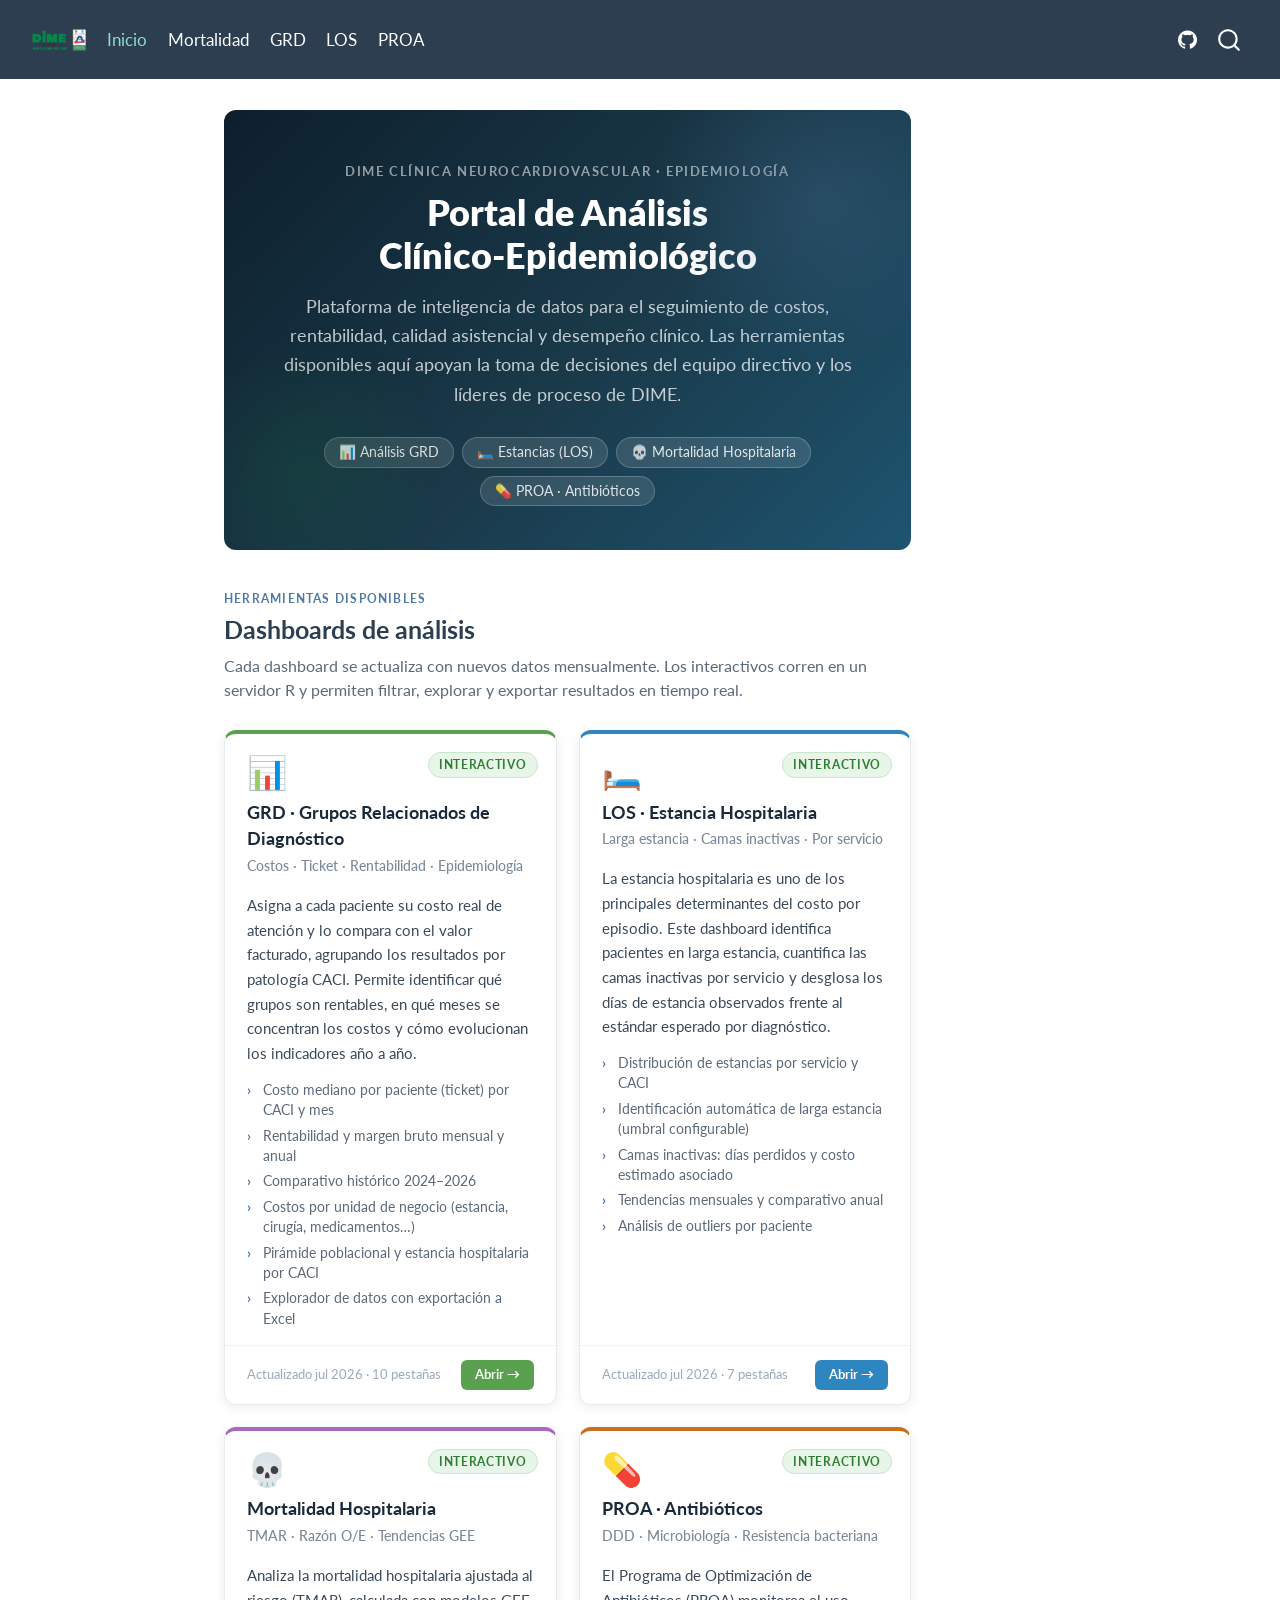
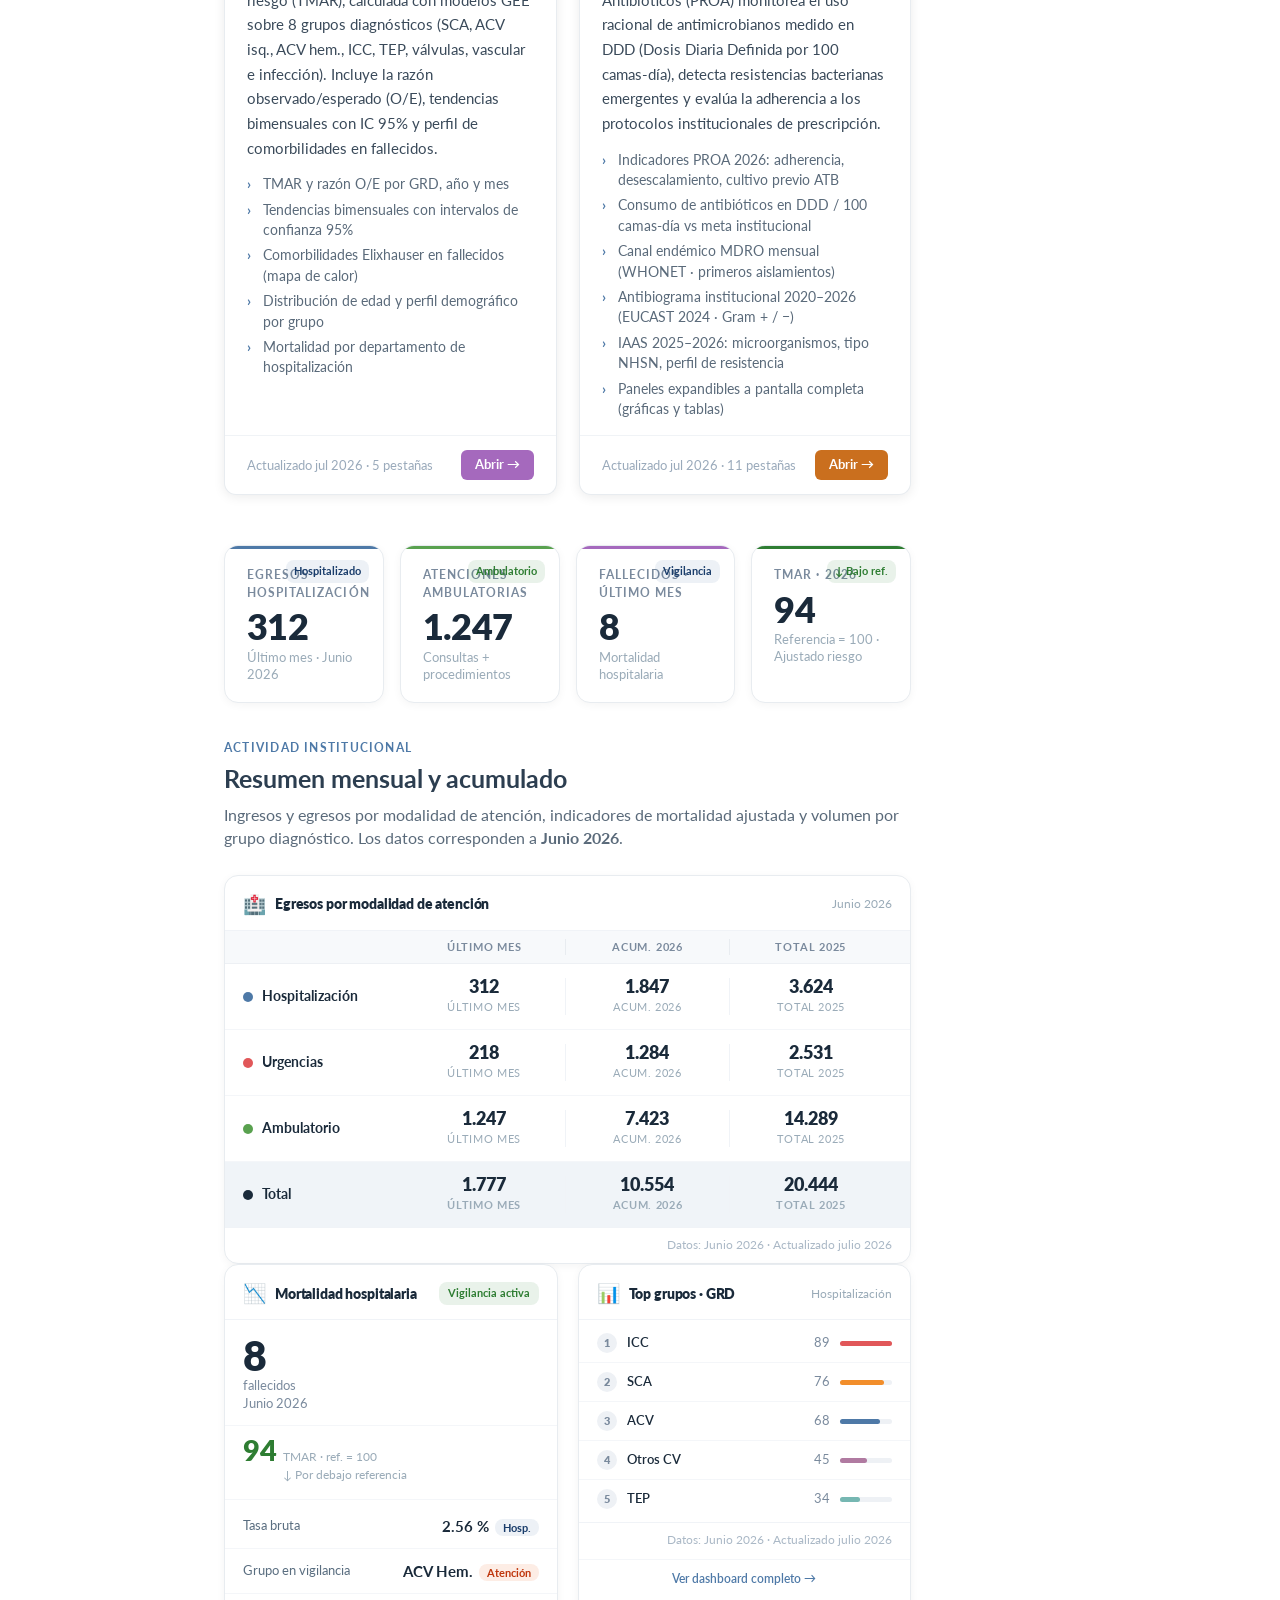
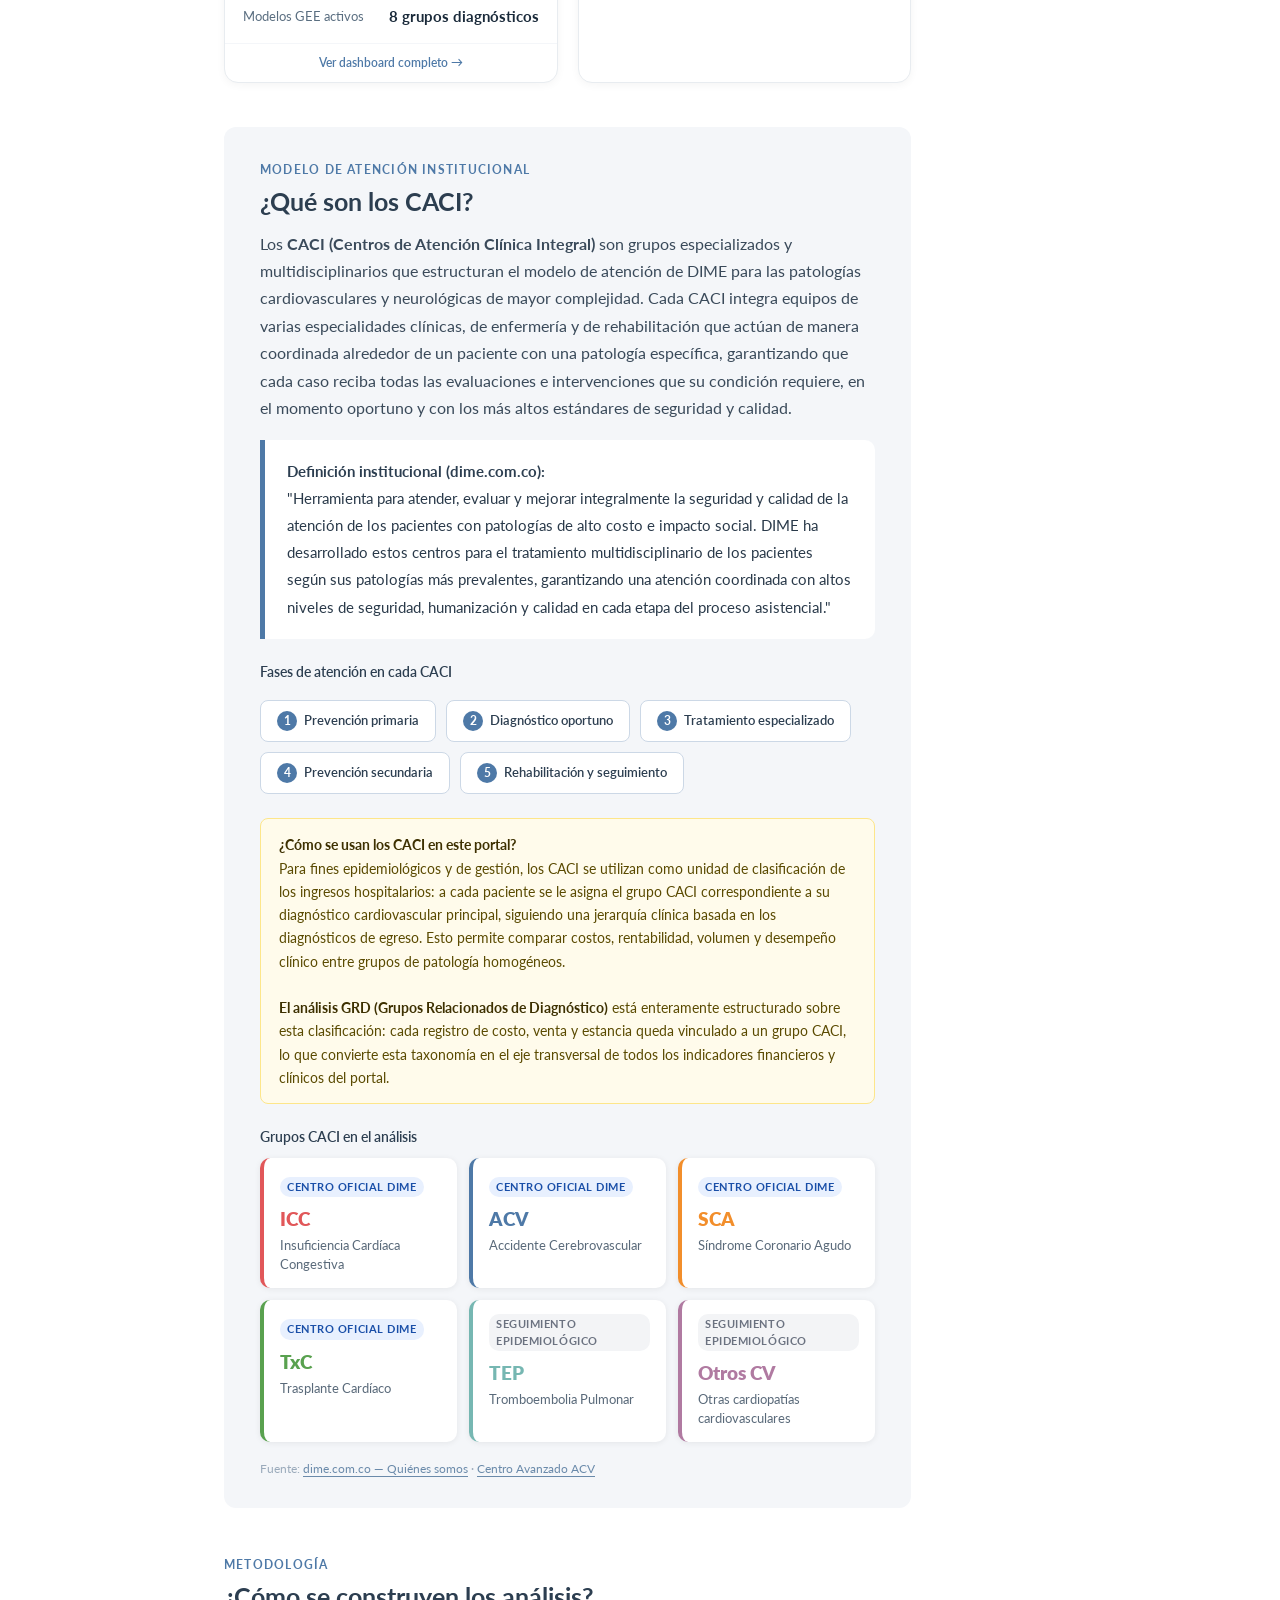
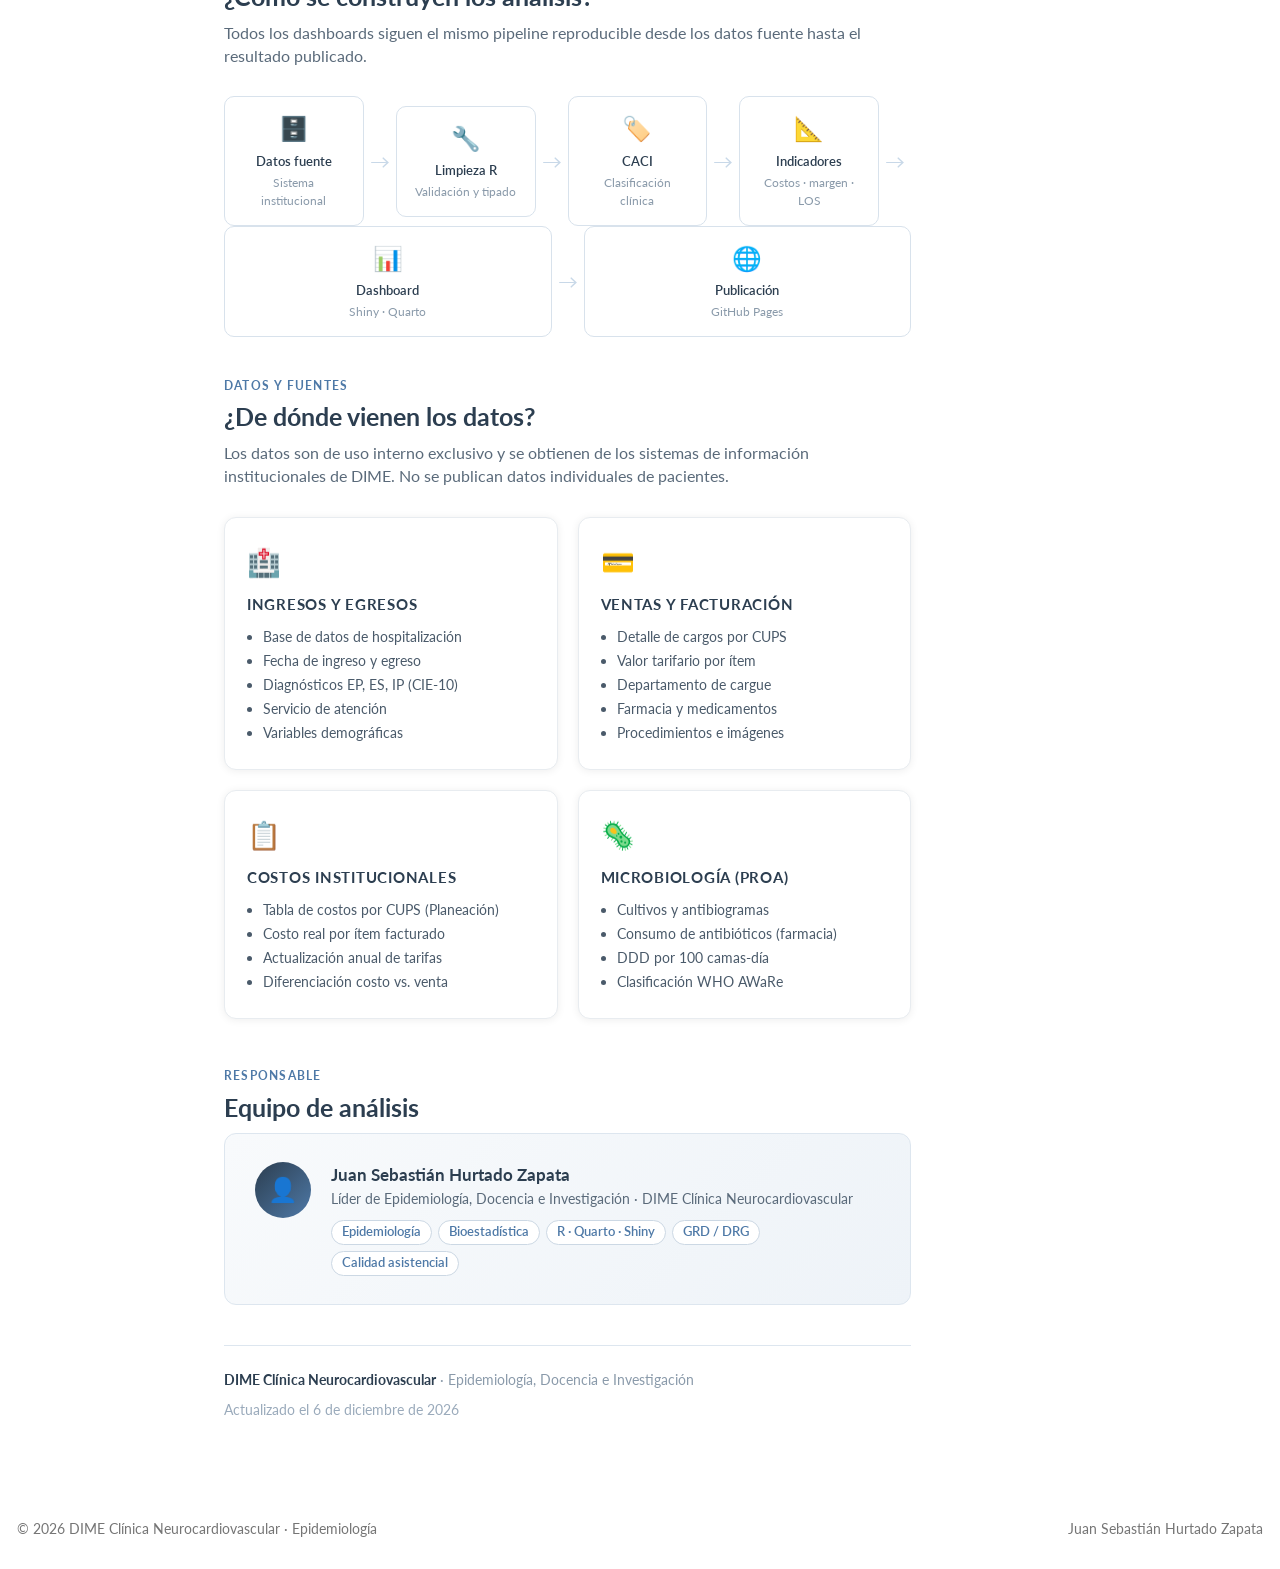
==== docs/index.html @ d546b026 "feat(portal): full-width layout, centred hero, stacked egresos, reorder sections - Expand content to" ====
<!DOCTYPE html>
<html xmlns="http://www.w3.org/1999/xhtml" lang="es" xml:lang="es"><head>

<meta charset="utf-8">
<meta name="generator" content="quarto-1.9.37">

<meta name="viewport" content="width=device-width, initial-scale=1.0, user-scalable=yes">


<title>Portal de Análisis — DIME Clínica Neurocardiovascular – DIME · Epidemiología</title>
<style>
/* Default styles provided by pandoc.
** See https://pandoc.org/MANUAL.html#variables-for-html for config info.
*/
code{white-space: pre-wrap;}
span.smallcaps{font-variant: small-caps;}
div.columns{display: flex; gap: min(4vw, 1.5em);}
div.column{flex: auto; overflow-x: auto;}
div.hanging-indent{margin-left: 1.5em; text-indent: -1.5em;}
ul.task-list{list-style: none;}
ul.task-list li input[type="checkbox"] {
  width: 0.8em;
  margin: 0 0.8em 0.2em -1em; /* quarto-specific, see https://github.com/quarto-dev/quarto-cli/issues/4556 */ 
  vertical-align: middle;
}
</style>


<script src="site_libs/quarto-nav/quarto-nav.js"></script>
<script src="site_libs/quarto-nav/headroom.min.js"></script>
<script src="site_libs/clipboard/clipboard.min.js"></script>
<script src="site_libs/quarto-search/autocomplete.umd.js"></script>
<script src="site_libs/quarto-search/fuse.min.js"></script>
<script src="site_libs/quarto-search/quarto-search.js"></script>
<meta name="quarto:offset" content="./">
<link href="./images/DIME_logo.png" rel="icon" type="image/png">
<script src="site_libs/quarto-html/quarto.js" type="module"></script>
<script src="site_libs/quarto-html/tabsets/tabsets.js" type="module"></script>
<script src="site_libs/quarto-html/popper.min.js"></script>
<script src="site_libs/quarto-html/tippy.umd.min.js"></script>
<script src="site_libs/quarto-html/anchor.min.js"></script>
<link href="site_libs/quarto-html/tippy.css" rel="stylesheet">
<link href="site_libs/quarto-html/quarto-syntax-highlighting-7f8f88aac4f3542376d5c11b86a4c14d.css" rel="stylesheet" id="quarto-text-highlighting-styles">
<script src="site_libs/bootstrap/bootstrap.min.js"></script>
<link href="site_libs/bootstrap/bootstrap-icons.css" rel="stylesheet">
<link href="site_libs/bootstrap/bootstrap-06457a13a7a73d81d92b84c1a027c360.min.css" rel="stylesheet" append-hash="true" id="quarto-bootstrap" data-mode="light">
<script id="quarto-search-options" type="application/json">{
  "location": "navbar",
  "copy-button": false,
  "collapse-after": 3,
  "panel-placement": "end",
  "type": "overlay",
  "limit": 50,
  "keyboard-shortcut": [
    "f",
    "/",
    "s"
  ],
  "show-item-context": false,
  "language": {
    "search-no-results-text": "No se han encontrado resultados",
    "search-matching-documents-text": "documentos encontrados",
    "search-copy-link-title": "Copiar el enlace en la búsqueda",
    "search-hide-matches-text": "Ocultar resultados adicionales",
    "search-more-match-text": "resultado adicional en este documento",
    "search-more-matches-text": "resultados adicionales en este documento",
    "search-clear-button-title": "Borrar",
    "search-text-placeholder": "",
    "search-detached-cancel-button-title": "Cancelar",
    "search-submit-button-title": "Enviar",
    "search-label": "Buscar"
  }
}</script>


</head>

<body class="nav-fixed quarto-light">


<div id="quarto-search-results"></div>
  <header id="quarto-header" class="headroom fixed-top">
    <nav class="navbar navbar-expand-lg " data-bs-theme="dark">
      <div class="navbar-container container-fluid">
      <div class="navbar-brand-container mx-auto">
    <a href="./index.html" class="navbar-brand navbar-brand-logo">
    <img src="./images/DIME_logo.png" alt="DIME" class="navbar-logo light-content">
    <img src="./images/DIME_logo.png" alt="DIME" class="navbar-logo dark-content">
    </a>
  </div>
            <div id="quarto-search" class="" title="Buscar"></div>
          <button class="navbar-toggler" type="button" data-bs-toggle="collapse" data-bs-target="#navbarCollapse" aria-controls="navbarCollapse" role="menu" aria-expanded="false" aria-label="Navegación de palanca" onclick="if (window.quartoToggleHeadroom) { window.quartoToggleHeadroom(); }">
  <span class="navbar-toggler-icon"></span>
</button>
          <div class="collapse navbar-collapse" id="navbarCollapse">
            <ul class="navbar-nav navbar-nav-scroll me-auto">
  <li class="nav-item">
    <a class="nav-link active" href="./index.html" aria-current="page"> 
<span class="menu-text">Inicio</span></a>
  </li>  
  <li class="nav-item">
    <a class="nav-link" href="https://8cq8ch-juan0sebastian-hurtado0zapata.shinyapps.io/mortalidad-dime/" target="_blank"> 
<span class="menu-text">Mortalidad</span></a>
  </li>  
  <li class="nav-item">
    <a class="nav-link" href="https://8cq8ch-juan0sebastian-hurtado0zapata.shinyapps.io/grd-dime/" target="_blank"> 
<span class="menu-text">GRD</span></a>
  </li>  
  <li class="nav-item">
    <a class="nav-link" href="https://8cq8ch-juan0sebastian-hurtado0zapata.shinyapps.io/los-dime/" target="_blank"> 
<span class="menu-text">LOS</span></a>
  </li>  
  <li class="nav-item">
    <a class="nav-link" href="https://8cq8ch-juan0sebastian-hurtado0zapata.shinyapps.io/antibiotic_analysis/" target="_blank"> 
<span class="menu-text">PROA</span></a>
  </li>  
</ul>
            <ul class="navbar-nav navbar-nav-scroll ms-auto">
  <li class="nav-item compact">
    <a class="nav-link" href="https://github.com/juanse0222/DRG_DIME_Clinica_Neurocardiovascular"> <i class="bi bi-github" role="img">
</i>
<span class="menu-text"></span></a>
  </li>
</ul>
          </div> <!-- /navcollapse -->
            <div class="quarto-navbar-tools">
</div>
      </div> <!-- /container-fluid -->
    </nav>
</header>
<!-- content -->
<div id="quarto-content" class="quarto-container page-columns page-rows-contents page-layout-article page-navbar">
<!-- sidebar -->
<!-- margin-sidebar -->
    <div id="quarto-margin-sidebar" class="sidebar margin-sidebar zindex-bottom">
        
    </div>
<!-- main -->
<main class="content" id="quarto-document-content">

<header id="title-block-header" class="quarto-title-block default">
<div class="quarto-title">
<h1 class="title">Portal de Análisis — DIME Clínica Neurocardiovascular</h1>
</div>



<div class="quarto-title-meta">

    
  
    
  </div>
  


</header>


<!-- ══════════════════════════════════════════════════════════════════════════
     ESTILOS GLOBALES
═══════════════════════════════════════════════════════════════════════════ -->
<style>
/* ── Variables de color DIME ─────────────────────────────────────────── */
:root {
  --dime-navy:   #1a2a3a;
  --dime-teal:   #2C3E50;
  --dime-blue:   #4E79A7;
  --dime-green:  #1a6b3a;
  --dime-purple: #6C3483;
  --dime-orange: #784212;
  --dime-brown:  #1B4F72;
  --dime-light:  #f4f6f9;
  --radius:      12px;
}

/* ── Hero ────────────────────────────────────────────────────────────── */
.hero-banner {
  background: linear-gradient(135deg, #0d1f2d 0%, #1a3a4a 55%, #1e5470 100%);
  border-radius: var(--radius);
  padding: 52px 40px 44px;
  margin: 0 0 40px;
  position: relative;
  overflow: hidden;
  color: white;
}
.hero-banner::before {
  content: "";
  position: absolute;
  top: -80px; right: -80px;
  width: 340px; height: 340px;
  background: radial-gradient(circle, rgba(78,121,167,.25) 0%, transparent 70%);
  pointer-events: none;
}
.hero-banner::after {
  content: "";
  position: absolute;
  bottom: -60px; left: -60px;
  width: 280px; height: 280px;
  background: radial-gradient(circle, rgba(26,107,58,.2) 0%, transparent 70%);
  pointer-events: none;
}
.hero-eyebrow {
  font-size: .78rem;
  font-weight: 700;
  letter-spacing: .12em;
  text-transform: uppercase;
  color: rgba(255,255,255,.55);
  margin-bottom: 10px;
}
.hero-title {
  font-size: 2.1rem;
  font-weight: 800;
  line-height: 1.2;
  margin: 0 0 14px;
  color: white;
}
.hero-sub {
  font-size: 1.05rem;
  color: rgba(255,255,255,.75);
  max-width: 640px;
  line-height: 1.65;
  margin: 0 0 28px;
}
.hero-tags { display: flex; flex-wrap: wrap; gap: 8px; }
.hero-tag {
  background: rgba(255,255,255,.12);
  border: 1px solid rgba(255,255,255,.2);
  border-radius: 20px;
  padding: 4px 14px;
  font-size: .8rem;
  color: rgba(255,255,255,.85);
  backdrop-filter: blur(4px);
}

/* ── Sección de título ───────────────────────────────────────────────── */
.section-label {
  font-size: .72rem;
  font-weight: 700;
  letter-spacing: .1em;
  text-transform: uppercase;
  color: var(--dime-blue);
  margin-bottom: 4px;
}
.section-title {
  font-size: 1.45rem;
  font-weight: 700;
  color: var(--dime-teal);
  margin: 0 0 6px;
}
.section-sub {
  font-size: .92rem;
  color: #5a6a7a;
  margin: 0 0 28px;
}

/* ── Cards de dashboard ──────────────────────────────────────────────── */
.dash-grid {
  display: grid;
  grid-template-columns: repeat(auto-fill, minmax(300px, 1fr));
  gap: 22px;
  margin-bottom: 50px;
}
.dash-card {
  background: white;
  border-radius: var(--radius);
  overflow: hidden;
  box-shadow: 0 2px 12px rgba(0,0,0,.08);
  border: 1px solid #e8ecf0;
  display: flex;
  flex-direction: column;
  transition: transform .18s, box-shadow .18s;
  text-decoration: none !important;
  color: inherit !important;
}
.dash-card:hover {
  transform: translateY(-4px);
  box-shadow: 0 8px 28px rgba(0,0,0,.13);
  text-decoration: none !important;
}
.dash-card-header {
  padding: 22px 22px 16px;
  position: relative;
}
.dash-card-icon {
  font-size: 1.9rem;
  display: block;
  margin-bottom: 10px;
  line-height: 1;
}
.dash-card-badge {
  position: absolute;
  top: 18px; right: 18px;
  font-size: .68rem;
  font-weight: 700;
  letter-spacing: .06em;
  text-transform: uppercase;
  padding: 3px 10px;
  border-radius: 20px;
}
.badge-live   { background: #e8f5e9; color: #2e7d32; border: 1px solid #c8e6c9; }
.badge-static { background: #fff3e0; color: #e65100; border: 1px solid #ffe0b2; }
.dash-card-title {
  font-size: 1.05rem;
  font-weight: 700;
  color: #1a2a3a;
  margin: 0 0 4px;
}
.dash-card-short {
  font-size: .82rem;
  color: #7a8a9a;
  font-weight: 500;
  margin: 0;
}
.dash-card-body {
  padding: 0 22px 16px;
  flex: 1;
}
.dash-card-desc {
  font-size: .88rem;
  color: #3a4a5a;
  line-height: 1.65;
  margin: 0 0 14px;
}
.dash-card-features {
  list-style: none;
  padding: 0; margin: 0;
  display: flex;
  flex-direction: column;
  gap: 5px;
}
.dash-card-features li {
  font-size: .8rem;
  color: #5a6a7a;
  padding-left: 16px;
  position: relative;
}
.dash-card-features li::before {
  content: "›";
  position: absolute;
  left: 0;
  color: var(--dime-blue);
  font-weight: 700;
}
.dash-card-footer {
  padding: 14px 22px;
  border-top: 1px solid #f0f3f6;
  display: flex;
  align-items: center;
  justify-content: space-between;
}
.dash-card-update {
  font-size: .75rem;
  color: #9aaabb;
}
.dash-card-btn {
  font-size: .78rem;
  font-weight: 700;
  padding: 5px 14px;
  border-radius: 6px;
  color: white !important;
  text-decoration: none !important;
  transition: opacity .15s;
}
.dash-card-btn:hover { opacity: .88; text-decoration: none !important; }

/* ── Barra de acento superior de cada card ───────────────────────────── */
.accent-grd    { border-top: 4px solid #59A14F; }
.accent-mort   { border-top: 4px solid #A569BD; }
.accent-proa   { border-top: 4px solid #CA6F1E; }
.accent-los    { border-top: 4px solid #2E86C1; }

/* ── CACI section ────────────────────────────────────────────────────── */
.caci-section {
  background: var(--dime-light);
  border-radius: var(--radius);
  padding: 34px 36px 30px;
  margin-bottom: 48px;
}
.caci-def-box {
  background: white;
  border-left: 5px solid var(--dime-blue);
  border-radius: 0 10px 10px 0;
  padding: 18px 22px;
  margin: 18px 0 22px;
  font-size: .91rem;
  color: #2a3a4a;
  line-height: 1.75;
}
.caci-def-box strong { color: var(--dime-teal); }
.caci-phases {
  display: flex;
  gap: 10px;
  flex-wrap: wrap;
  margin: 18px 0 24px;
}
.caci-phase {
  background: white;
  border-radius: 8px;
  padding: 10px 16px;
  font-size: .78rem;
  color: var(--dime-teal);
  font-weight: 600;
  border: 1px solid #ccd8e6;
  display: flex;
  align-items: center;
  gap: 7px;
}
.caci-phase-num {
  background: var(--dime-blue);
  color: white;
  border-radius: 50%;
  width: 20px; height: 20px;
  display: flex; align-items: center; justify-content: center;
  font-size: .7rem;
  font-weight: 700;
  flex-shrink: 0;
}
.caci-note {
  background: #fffbeb;
  border: 1px solid #fde68a;
  border-radius: 8px;
  padding: 14px 18px;
  font-size: .83rem;
  color: #5a4a00;
  line-height: 1.65;
  margin: 0 0 22px;
}
.caci-note strong { color: #3d3000; }
.caci-grid {
  display: grid;
  grid-template-columns: repeat(auto-fill, minmax(190px, 1fr));
  gap: 12px;
  margin-top: 4px;
}
.caci-card {
  background: white;
  border-radius: 10px;
  padding: 14px 16px;
  box-shadow: 0 1px 6px rgba(0,0,0,.07);
  border-left: 4px solid transparent;
}
.caci-card-badge {
  font-size: .65rem;
  font-weight: 700;
  letter-spacing: .05em;
  text-transform: uppercase;
  padding: 2px 7px;
  border-radius: 10px;
  margin-bottom: 8px;
  display: inline-block;
}
.badge-oficial { background: #e8f0fe; color: #1a4fa8; }
.badge-ampliado { background: #f3f4f6; color: #6b7280; }
.caci-code {
  font-size: 1.1rem;
  font-weight: 800;
  margin-bottom: 3px;
}
.caci-name {
  font-size: .79rem;
  color: #5a6a7a;
  line-height: 1.4;
}
.caci-source {
  font-size: .72rem;
  color: #9aaabb;
  margin-top: 18px;
}

/* ── Info columns ────────────────────────────────────────────────────── */
.info-grid {
  display: grid;
  grid-template-columns: repeat(auto-fill, minmax(220px, 1fr));
  gap: 20px;
  margin-bottom: 48px;
}
.info-card {
  background: white;
  border-radius: var(--radius);
  padding: 24px 22px;
  box-shadow: 0 1px 8px rgba(0,0,0,.07);
  border: 1px solid #e8ecf0;
}
.info-card-icon {
  font-size: 1.6rem;
  margin-bottom: 10px;
  display: block;
}
.info-card-title {
  font-size: .88rem;
  font-weight: 700;
  color: var(--dime-teal);
  margin: 0 0 10px;
  text-transform: uppercase;
  letter-spacing: .05em;
}
.info-card ul {
  padding-left: 16px;
  margin: 0;
  font-size: .83rem;
  color: #4a5a6a;
  line-height: 1.7;
}

/* ── Pipeline ────────────────────────────────────────────────────────── */
.pipeline {
  display: flex;
  align-items: center;
  flex-wrap: wrap;
  gap: 0;
  margin: 20px 0 40px;
}
.pipe-step {
  background: white;
  border: 1px solid #d8e2ec;
  border-radius: 10px;
  padding: 14px 18px;
  text-align: center;
  flex: 1;
  min-width: 120px;
}
.pipe-step-icon { font-size: 1.4rem; display: block; margin-bottom: 5px; }
.pipe-step-label { font-size: .78rem; font-weight: 600; color: var(--dime-teal); }
.pipe-step-sub   { font-size: .72rem; color: #8a9aaa; margin-top: 2px; }
.pipe-arrow {
  font-size: 1.2rem;
  color: #c8d8e8;
  padding: 0 6px;
  flex-shrink: 0;
}

/* ── Author card ─────────────────────────────────────────────────────── */
.author-card {
  background: linear-gradient(135deg, #f8fafc 0%, #eef3f8 100%);
  border: 1px solid #dde6ef;
  border-radius: var(--radius);
  padding: 28px 30px;
  display: flex;
  align-items: flex-start;
  gap: 20px;
  margin-bottom: 40px;
}
.author-avatar {
  width: 56px; height: 56px;
  background: linear-gradient(135deg, var(--dime-teal), var(--dime-blue));
  border-radius: 50%;
  display: flex;
  align-items: center;
  justify-content: center;
  font-size: 1.4rem;
  flex-shrink: 0;
}
.author-name { font-size: 1rem; font-weight: 700; color: var(--dime-teal); margin: 0 0 2px; }
.author-role { font-size: .82rem; color: #5a6a7a; margin: 0 0 10px; }
.author-tags { display: flex; flex-wrap: wrap; gap: 6px; }
.author-tag {
  background: white;
  border: 1px solid #ccd8e4;
  border-radius: 14px;
  padding: 2px 10px;
  font-size: .74rem;
  color: var(--dime-blue);
  font-weight: 600;
}

/* ── Footer ──────────────────────────────────────────────────────────── */
.portal-footer {
  border-top: 1px solid #dde6ef;
  padding: 24px 0 8px;
  display: flex;
  align-items: center;
  justify-content: space-between;
  flex-wrap: wrap;
  gap: 10px;
  font-size: .8rem;
  color: #8a9aaa;
}
.portal-footer strong { color: var(--dime-teal); }

/* ── Responsive ──────────────────────────────────────────────────────── */
@media (max-width: 640px) {
  .hero-title { font-size: 1.6rem; }
  .hero-banner { padding: 36px 22px 30px; }
  .pipeline { flex-direction: column; align-items: stretch; }
  .pipe-arrow { transform: rotate(90deg); text-align: center; }
  .author-card { flex-direction: column; }
}

/* ── Full-width layout overrides ─────────────────────────────────────── */
.quarto-container, #quarto-content, .page-columns,
#quarto-document-content { max-width: 100% !important; width: 100% !important; }
main.content { max-width: 100% !important; padding-left: 56px !important; padding-right: 56px !important; }
.quarto-title-block { display: none !important; }
#quarto-margin-sidebar { display: none !important; }
/* ── Hero centrado ───────────────────────────────────────────────────── */
.hero-eyebrow { text-align: center; }
.hero-title   { text-align: center; }
.hero-sub     { text-align: center; max-width: 760px; margin-left: auto; margin-right: auto; }
.hero-tags    { justify-content: center; }

/* ── KPI strip ───────────────────────────────────────────────────────── */
.kpi-strip {
  display: grid;
  grid-template-columns: repeat(4, 1fr);
  gap: 16px;
  margin: 0 0 36px;
}
.kpi-card {
  background: white;
  border: 1px solid #e8ecf0;
  border-radius: 14px;
  padding: 20px 22px 18px;
  position: relative;
  box-shadow: 0 2px 8px rgba(0,0,0,.045);
  overflow: hidden;
}
.kpi-card::before {
  content: "";
  position: absolute;
  top: 0; left: 0; right: 0;
  height: 3px;
  background: var(--kpi-color, #4E79A7);
  border-radius: 14px 14px 0 0;
}
.kpi-label {
  font-size: .68rem;
  font-weight: 700;
  text-transform: uppercase;
  letter-spacing: .09em;
  color: #7a8a9d;
  margin-bottom: 8px;
}
.kpi-value {
  font-size: 2.1rem;
  font-weight: 800;
  color: #1a2a3a;
  line-height: 1;
  margin-bottom: 5px;
  letter-spacing: -.02em;
}
.kpi-sub { font-size: .74rem; color: #9aabb8; line-height: 1.35; }
.kpi-chip {
  position: absolute;
  top: 14px; right: 14px;
  font-size: .66rem;
  font-weight: 700;
  padding: 3px 8px;
  border-radius: 8px;
}
.chip-ok   { background: rgba(46,125,50,.1);  color: #2e7d32; }
.chip-warn { background: rgba(230,81,0,.1);   color: #bf360c; }
.chip-info { background: rgba(78,121,167,.1); color: #1a3d6b; }

/* ── Resumen institucional ───────────────────────────────────────────── */
.resumen-section { margin: 0 0 44px; }
.resumen-section .section-label { margin-bottom: 4px; }
.resumen-section .section-title { margin-bottom: 6px; }
.resumen-section .section-sub   { margin-bottom: 24px; }
.resumen-grid { display: grid; grid-template-columns: 1fr; gap: 20px; }
.resumen-grid-bottom { display: grid; grid-template-columns: 1fr 1fr; gap: 20px; }
.resumen-panel {
  background: white;
  border: 1px solid #e8ecf0;
  border-radius: 14px;
  overflow: hidden;
  box-shadow: 0 2px 8px rgba(0,0,0,.045);
}
.resumen-panel-hdr {
  padding: 14px 18px 12px;
  border-bottom: 1px solid #f0f3f7;
  display: flex;
  align-items: center;
  gap: 9px;
}
.rph-icon { font-size: 1.1rem; }
.rph-title { font-size: .84rem; font-weight: 800; color: #1a2a3a; letter-spacing: -.01em; }
.rph-badge {
  margin-left: auto;
  font-size: .65rem;
  font-weight: 700;
  padding: 3px 9px;
  border-radius: 8px;
}
.rph-note { font-size: .68rem; color: #9aabb8; margin-left: auto; }

/* ── Egresos service rows ────────────────────────────────────────────── */
.egreso-header {
  display: flex; align-items: center; padding: 8px 18px;
  border-bottom: 1px solid #edf0f4; background: #f7f9fb;
}
.egreso-header-spc { min-width: 160px; }
.egreso-header-cols { display: flex; flex: 1; }
.egreso-header-lbl {
  flex: 1; text-align: center; font-size: .65rem; font-weight: 700;
  color: #7a8a9d; text-transform: uppercase; letter-spacing: .07em;
  border-left: 1px solid #e8ecf0; padding: 0 6px;
}
.egreso-header-lbl:first-child { border-left: none; }
.egreso-svc {
  display: flex; align-items: center; padding: 14px 18px;
  border-bottom: 1px solid #f4f6f9; transition: background .12s;
}
.egreso-svc:hover { background: #fafbfc; }
.egreso-svc:last-child { border-bottom: none; }
.egreso-svc-total { background: #f0f4f8 !important; font-weight: 700; }
.egreso-svc-name {
  display: flex; align-items: center; gap: 9px;
  min-width: 160px; font-size: .82rem; font-weight: 700; color: #1a2a3a;
}
.egreso-svc-dot { width: 10px; height: 10px; border-radius: 50%; flex-shrink: 0; }
.egreso-metrics { display: flex; flex: 1; }
.egreso-metric {
  flex: 1; text-align: center; padding: 0 6px;
  border-left: 1px solid #f0f3f7;
}
.egreso-metric:first-child { border-left: none; }
.egreso-metric-val {
  font-size: 1.05rem; font-weight: 800; color: #1a2a3a;
  line-height: 1; margin-bottom: 3px;
}
.egreso-metric-lbl { font-size: .63rem; color: #9aabb8; text-transform: uppercase; letter-spacing: .06em; }
.tbl-update-note {
  font-size: .68rem; color: #aab8c6;
  padding: 8px 18px 10px;
  text-align: right;
  border-top: 1px solid #f0f3f7;
}

/* ── Stat list (mortality / GRD) ─────────────────────────────────────── */
.stat-list { padding: 4px 0; }
.stat-row {
  display: flex;
  align-items: center;
  justify-content: space-between;
  padding: 11px 18px;
  border-bottom: 1px solid #f4f6f9;
}
.stat-row:last-child { border-bottom: none; }
.stat-lbl { font-size: .78rem; color: #5a6e80; }
.stat-val { font-size: .88rem; font-weight: 700; color: #1a2a3a; }
.sbadge {
  font-size: .64rem; font-weight: 700;
  padding: 2px 8px; border-radius: 8px; margin-left: 6px;
}
.sb-ok   { background: rgba(46,125,50,.1);  color: #2e7d32; }
.sb-warn { background: rgba(230,81,0,.1);   color: #bf360c; }
.sb-neu  { background: rgba(78,121,167,.1); color: #1a3d6b; }
.mort-big {
  display: flex; align-items: center; gap: 10px;
  padding: 16px 18px 12px;
  border-bottom: 1px solid #f4f6f9;
}
.mort-big-num { font-size: 2.4rem; font-weight: 800; color: #1a2a3a; line-height: 1; }
.mort-big-lbl { font-size: .75rem; color: #7a8a9d; line-height: 1.4; }
.mort-tmar {
  display: flex; align-items: baseline; gap: 6px;
  padding: 10px 18px 14px;
  border-bottom: 1px solid #f4f6f9;
}
.mort-tmar-val { font-size: 1.7rem; font-weight: 800; color: #2e7d32; line-height: 1; }
.mort-tmar-ref { font-size: .72rem; color: #9aabb8; }

/* ── GRD mini ranking ────────────────────────────────────────────────── */
.grd-row {
  display: flex; align-items: center; gap: 10px;
  padding: 9px 18px;
  border-bottom: 1px solid #f4f6f9;
}
.grd-row:last-child { border-bottom: none; }
.grd-rank {
  width: 20px; height: 20px;
  background: #eef1f5; border-radius: 50%;
  font-size: .66rem; font-weight: 800; color: #7a8a9d;
  display: flex; align-items: center; justify-content: center;
  flex-shrink: 0;
}
.grd-name { font-size: .78rem; font-weight: 600; color: #1a2a3a; flex: 1; min-width: 0; white-space: nowrap; overflow: hidden; text-overflow: ellipsis; }
.grd-n { font-size: .74rem; color: #7a8a9d; flex-shrink: 0; }
.grd-bar-wrap { width: 52px; background: #eef1f5; border-radius: 4px; height: 5px; flex-shrink: 0; }
.grd-bar { height: 5px; border-radius: 4px; }

.resumen-footer-link {
  display: block; text-align: center;
  font-size: .73rem; font-weight: 600;
  color: #4E79A7; padding: 10px 0;
  text-decoration: none; border-top: 1px solid #f4f6f9;
  transition: background .15s;
}
.resumen-footer-link:hover { background: #f7f9fb; }

@media (max-width: 1024px) {
  .kpi-strip { grid-template-columns: repeat(2, 1fr); }
  .resumen-grid-bottom { grid-template-columns: 1fr; }
}
@media (max-width: 540px) {
  .kpi-strip { grid-template-columns: 1fr 1fr; }
  main.content { padding-left: 14px !important; padding-right: 14px !important; }
  .egreso-svc { flex-direction: column; align-items: flex-start; gap: 10px; }
  .egreso-header { display: none; }
}
</style>


<!-- ══════════════════════════════════════════════════════════════════════════
     HERO
═══════════════════════════════════════════════════════════════════════════ -->
<div class="hero-banner">
  <div class="hero-eyebrow">DIME Clínica Neurocardiovascular · Epidemiología</div>
  <h1 class="hero-title">Portal de Análisis<br>Clínico-Epidemiológico</h1>
  <p class="hero-sub">
    Plataforma de inteligencia de datos para el seguimiento de costos, rentabilidad,
    calidad asistencial y desempeño clínico. Las herramientas disponibles aquí apoyan
    la toma de decisiones del equipo directivo y los líderes de proceso de DIME.
  </p>
  <div class="hero-tags">
    <span class="hero-tag">📊 Análisis GRD</span>
    <span class="hero-tag">🛏️ Estancias (LOS)</span>
    <span class="hero-tag">💀 Mortalidad Hospitalaria</span>
    <span class="hero-tag">💊 PROA · Antibióticos</span>
  </div>
</div>

<!-- ══════════════════════════════════════════════════════════════════════════
     DASHBOARDS
═══════════════════════════════════════════════════════════════════════════ -->
<div class="section-label">Herramientas disponibles</div>
<div class="section-title">Dashboards de análisis</div>
<p class="section-sub">
  Cada dashboard se actualiza con nuevos datos mensualmente. Los interactivos
  corren en un servidor R y permiten filtrar, explorar y exportar resultados en tiempo real.
</p>

<div class="dash-grid">

  <!-- GRD -->
  <a class="dash-card accent-grd" href="https://8cq8ch-juan0sebastian-hurtado0zapata.shinyapps.io/grd-dime/" target="_blank">
    <div class="dash-card-header">
      <span class="dash-card-icon">📊</span>
      <span class="dash-card-badge badge-live">Interactivo</span>
      <div class="dash-card-title">GRD · Grupos Relacionados de Diagnóstico</div>
      <div class="dash-card-short">Costos · Ticket · Rentabilidad · Epidemiología</div>
    </div>
    <div class="dash-card-body">
      <p class="dash-card-desc">
        Asigna a cada paciente su costo real de atención y lo compara con el valor
        facturado, agrupando los resultados por patología CACI. Permite identificar
        qué grupos son rentables, en qué meses se concentran los costos y cómo
        evolucionan los indicadores año a año.
      </p>
      <ul class="dash-card-features">
        <li>Costo mediano por paciente (ticket) por CACI y mes</li>
        <li>Rentabilidad y margen bruto mensual y anual</li>
        <li>Comparativo histórico 2024–2026</li>
        <li>Costos por unidad de negocio (estancia, cirugía, medicamentos…)</li>
        <li>Pirámide poblacional y estancia hospitalaria por CACI</li>
        <li>Explorador de datos con exportación a Excel</li>
      </ul>
    </div>
    <div class="dash-card-footer">
      <span class="dash-card-update">Actualizado jul 2026 · 10 pestañas</span>
      <span class="dash-card-btn" style="background:#59A14F;">Abrir →</span>
    </div>
  </a>

  <!-- LOS -->
  <a class="dash-card accent-los" href="https://8cq8ch-juan0sebastian-hurtado0zapata.shinyapps.io/los-dime/" target="_blank">
    <div class="dash-card-header">
      <span class="dash-card-icon">🛏️</span>
      <span class="dash-card-badge badge-live">Interactivo</span>
      <div class="dash-card-title">LOS · Estancia Hospitalaria</div>
      <div class="dash-card-short">Larga estancia · Camas inactivas · Por servicio</div>
    </div>
    <div class="dash-card-body">
      <p class="dash-card-desc">
        La estancia hospitalaria es uno de los principales determinantes del costo
        por episodio. Este dashboard identifica pacientes en larga estancia,
        cuantifica las camas inactivas por servicio y desglosa los días de estancia
        observados frente al estándar esperado por diagnóstico.
      </p>
      <ul class="dash-card-features">
        <li>Distribución de estancias por servicio y CACI</li>
        <li>Identificación automática de larga estancia (umbral configurable)</li>
        <li>Camas inactivas: días perdidos y costo estimado asociado</li>
        <li>Tendencias mensuales y comparativo anual</li>
        <li>Análisis de outliers por paciente</li>
      </ul>
    </div>
    <div class="dash-card-footer">
      <span class="dash-card-update">Actualizado jul 2026 · 7 pestañas</span>
      <span class="dash-card-btn" style="background:#2E86C1;">Abrir →</span>
    </div>
  </a>

  <!-- Mortalidad -->
  <a class="dash-card accent-mort" href="https://8cq8ch-juan0sebastian-hurtado0zapata.shinyapps.io/mortalidad-dime/" target="_blank">
    <div class="dash-card-header">
      <span class="dash-card-icon">💀</span>
      <span class="dash-card-badge badge-live">Interactivo</span>
      <div class="dash-card-title">Mortalidad Hospitalaria</div>
      <div class="dash-card-short">TMAR · Razón O/E · Tendencias GEE</div>
    </div>
    <div class="dash-card-body">
      <p class="dash-card-desc">
        Analiza la mortalidad hospitalaria ajustada al riesgo (TMAR), calculada con
        modelos GEE sobre 8 grupos diagnósticos (SCA, ACV isq., ACV hem., ICC, TEP,
        válvulas, vascular e infección). Incluye la razón observado/esperado (O/E),
        tendencias bimensuales con IC 95% y perfil de comorbilidades en fallecidos.
      </p>
      <ul class="dash-card-features">
        <li>TMAR y razón O/E por GRD, año y mes</li>
        <li>Tendencias bimensuales con intervalos de confianza 95%</li>
        <li>Comorbilidades Elixhauser en fallecidos (mapa de calor)</li>
        <li>Distribución de edad y perfil demográfico por grupo</li>
        <li>Mortalidad por departamento de hospitalización</li>
      </ul>
    </div>
    <div class="dash-card-footer">
      <span class="dash-card-update">Actualizado jul 2026 · 5 pestañas</span>
      <span class="dash-card-btn" style="background:#A569BD;">Abrir →</span>
    </div>
  </a>

  <!-- PROA -->
  <a class="dash-card accent-proa" href="https://8cq8ch-juan0sebastian-hurtado0zapata.shinyapps.io/antibiotic_analysis/" target="_blank">
    <div class="dash-card-header">
      <span class="dash-card-icon">💊</span>
      <span class="dash-card-badge badge-live">Interactivo</span>
      <div class="dash-card-title">PROA · Antibióticos</div>
      <div class="dash-card-short">DDD · Microbiología · Resistencia bacteriana</div>
    </div>
    <div class="dash-card-body">
      <p class="dash-card-desc">
        El Programa de Optimización de Antibióticos (PROA) monitorea el uso racional
        de antimicrobianos medido en DDD (Dosis Diaria Definida por 100 camas-día),
        detecta resistencias bacterianas emergentes y evalúa la adherencia a los
        protocolos institucionales de prescripción.
      </p>
      <ul class="dash-card-features">
        <li>Indicadores PROA 2026: adherencia, desescalamiento, cultivo previo ATB</li>
        <li>Consumo de antibióticos en DDD / 100 camas-día vs meta institucional</li>
        <li>Canal endémico MDRO mensual (WHONET · primeros aislamientos)</li>
        <li>Antibiograma institucional 2020–2026 (EUCAST 2024 · Gram + / −)</li>
        <li>IAAS 2025–2026: microorganismos, tipo NHSN, perfil de resistencia</li>
        <li>Paneles expandibles a pantalla completa (gráficas y tablas)</li>
      </ul>
    </div>
    <div class="dash-card-footer">
      <span class="dash-card-update">Actualizado jul 2026 · 11 pestañas</span>
      <span class="dash-card-btn" style="background:#CA6F1E;">Abrir →</span>
    </div>
  </a>

</div>

<!-- ══════════════════════════════════════════════════════════════════════════
     DATOS MENSUALES — actualizar este bloque cada mes
     Reemplaza los valores numéricos en el objeto STATS y guarda el archivo.
═══════════════════════════════════════════════════════════════════════════ -->
<script>
var STATS = {
  mes:    "Junio 2026",
  update: "julio 2026",
  /* ── Egresos por modalidad ────────────────────────────────────────── */
  egresos: {
    /* último mes */
    hosp_mes: 312,  urg_mes: 218,  amb_mes: 1247,
    /* acumulado año en curso */
    hosp_ac:  1847, urg_ac: 1284,  amb_ac: 7423,
    /* total año anterior */
    hosp_ant: 3624, urg_ant: 2531, amb_ant: 14289
  },
  /* ── Mortalidad ───────────────────────────────────────────────────── */
  mort: {
    fallecidos: 8,      /* muertes último mes */
    tasa_bruta: 2.56,   /* % sobre egresos hospitalización */
    tmar:       94,     /* TMAR anual (referencia = 100) */
    alerta:     "ACV Hem."
  },
  /* ── GRD top grupos (n = egresos hospitalización último mes) ──────── */
  grd: [
    { caci: "ICC",         n: 89, color: "#E15759" },
    { caci: "SCA",         n: 76, color: "#F28E2B" },
    { caci: "ACV",         n: 68, color: "#4E79A7" },
    { caci: "Otros CV",    n: 45, color: "#B07AA1" },
    { caci: "TEP",         n: 34, color: "#76B7B2" }
  ]
};
/* ─── renderer ───────────────────────────────────────────────────────── */
document.addEventListener('DOMContentLoaded', function () {
  /* KPI cards */
  var eg = STATS.egresos, mo = STATS.mort;
  var totMes = eg.hosp_mes + eg.urg_mes + eg.amb_mes;
  var totAc  = eg.hosp_ac  + eg.urg_ac  + eg.amb_ac;
  var totAnt = eg.hosp_ant + eg.urg_ant + eg.amb_ant;
  set('kv-egresos-mes',  eg.hosp_mes.toLocaleString('es-CO'));
  set('kv-amb-mes',      eg.amb_mes.toLocaleString('es-CO'));
  set('kv-fallecidos',   mo.fallecidos);
  set('kv-tmar',         mo.tmar);
  /* Egresos service rows */
  function svcRow(dot, lbl, mes, ac, ant, total) {
    var cls = total ? ' egreso-svc-total' : '';
    return '<div class="egreso-svc'+cls+'">'
      +'<div class="egreso-svc-name"><span class="egreso-svc-dot" style="background:'+dot+'"></span>'+lbl+'</div>'
      +'<div class="egreso-metrics">'
      +'<div class="egreso-metric"><div class="egreso-metric-val">'+mes.toLocaleString('es-CO')+'</div><div class="egreso-metric-lbl">Último mes</div></div>'
      +'<div class="egreso-metric"><div class="egreso-metric-val">'+ac.toLocaleString('es-CO')+'</div><div class="egreso-metric-lbl">Acum. 2026</div></div>'
      +'<div class="egreso-metric"><div class="egreso-metric-val">'+ant.toLocaleString('es-CO')+'</div><div class="egreso-metric-lbl">Total 2025</div></div>'
      +'</div></div>';
  }
  var eRows = document.getElementById('egresos-rows');
  if (eRows) eRows.innerHTML =
    svcRow('#4E79A7','Hospitalización', eg.hosp_mes, eg.hosp_ac, eg.hosp_ant)
   +svcRow('#E15759','Urgencias',       eg.urg_mes,  eg.urg_ac,  eg.urg_ant)
   +svcRow('#59A14F','Ambulatorio',     eg.amb_mes,  eg.amb_ac,  eg.amb_ant)
   +svcRow('#1a2a3a','Total',           totMes,      totAc,      totAnt, true);
  /* GRD ranking */
  var grdWrap = document.getElementById('grd-ranking');
  if (grdWrap) {
    var maxN = STATS.grd[0].n;
    grdWrap.innerHTML = STATS.grd.map(function (g, i) {
      var pct = Math.round(g.n / maxN * 100);
      return '<div class="grd-row">'
        +'<div class="grd-rank">'+(i+1)+'</div>'
        +'<div class="grd-name">'+g.caci+'</div>'
        +'<div class="grd-n">'+g.n+'</div>'
        +'<div class="grd-bar-wrap"><div class="grd-bar" style="width:'+pct+'%;background:'+g.color+'"></div></div>'
        +'</div>';
    }).join('');
  }
  /* Mortality panel */
  set('kv-fallecidos-2', mo.fallecidos);
  set('kv-tmar-2',       mo.tmar);
  set('kv-tasa-bruta',   mo.tasa_bruta.toFixed(2));
  set('kv-alerta',       mo.alerta);
  set('mort-mes-lbl',    STATS.mes);
  set('data-mes-label',  STATS.mes);
  document.querySelectorAll('#kpi-mes1').forEach(function (el) { el.textContent = STATS.mes; });
  document.querySelectorAll('#rph-note-egresos').forEach(function (el) { el.textContent = STATS.mes; });
  /* Update notes */
  document.querySelectorAll('.data-update-note').forEach(function (el) {
    el.textContent = 'Datos: ' + STATS.mes + ' · Actualizado ' + STATS.update;
  });
});
function set(id, val) { var el = document.getElementById(id); if (el) el.textContent = val; }
</script>

<!-- ── KPI strip ──────────────────────────────────────────────────────────── -->
<div class="kpi-strip">
  <div class="kpi-card" style="--kpi-color:#4E79A7;">
    <div class="kpi-label">Egresos · Hospitalización</div>
    <div class="kpi-value" id="kv-egresos-mes">—</div>
    <div class="kpi-sub">Último mes · <span id="kpi-mes1"></span></div>
    <span class="kpi-chip chip-info">Hospitalizado</span>
  </div>
  <div class="kpi-card" style="--kpi-color:#59A14F;">
    <div class="kpi-label">Atenciones ambulatorias</div>
    <div class="kpi-value" id="kv-amb-mes">—</div>
    <div class="kpi-sub">Consultas + procedimientos</div>
    <span class="kpi-chip chip-ok">Ambulatorio</span>
  </div>
  <div class="kpi-card" style="--kpi-color:#A569BD;">
    <div class="kpi-label">Fallecidos · Último mes</div>
    <div class="kpi-value" id="kv-fallecidos">—</div>
    <div class="kpi-sub">Mortalidad hospitalaria</div>
    <span class="kpi-chip chip-info">Vigilancia</span>
  </div>
  <div class="kpi-card" style="--kpi-color:#2e7d32;">
    <div class="kpi-label">TMAR · 2026</div>
    <div class="kpi-value" id="kv-tmar">—</div>
    <div class="kpi-sub">Referencia = 100 · Ajustado riesgo</div>
    <span class="kpi-chip chip-ok">↓ Bajo ref.</span>
  </div>
</div>

<!-- ══════════════════════════════════════════════════════════════════════════
     RESUMEN INSTITUCIONAL
═══════════════════════════════════════════════════════════════════════════ -->
<div class="resumen-section">
  <div class="section-label">Actividad institucional</div>
  <div class="section-title">Resumen mensual y acumulado</div>
  <p class="section-sub">
    Ingresos y egresos por modalidad de atención, indicadores de mortalidad ajustada
    y volumen por grupo diagnóstico. Los datos corresponden a <strong id="data-mes-label">—</strong>.
  </p>

  <div class="resumen-grid">

    <!-- Panel 1: Egresos e Ingresos -->
    <div class="resumen-panel">
      <div class="resumen-panel-hdr">
        <span class="rph-icon">🏥</span>
        <span class="rph-title">Egresos por modalidad de atención</span>
        <span class="rph-note" id="rph-note-egresos">—</span>
      </div>
      <div class="egreso-header">
        <div class="egreso-header-spc"></div>
        <div class="egreso-header-cols">
          <div class="egreso-header-lbl">Último mes</div>
          <div class="egreso-header-lbl">Acum. 2026</div>
          <div class="egreso-header-lbl">Total 2025</div>
        </div>
      </div>
      <div id="egresos-rows">
        <div style="text-align:center;color:#aab8c6;padding:20px;font-size:.8rem;">Cargando…</div>
      </div>
      <div class="tbl-update-note data-update-note">—</div>
    </div>

  </div><!-- /resumen-grid top -->

  <div class="resumen-grid-bottom">

    <!-- Panel 2: Mortalidad -->
    <div class="resumen-panel">
      <div class="resumen-panel-hdr">
        <span class="rph-icon">📉</span>
        <span class="rph-title">Mortalidad hospitalaria</span>
        <span class="rph-badge sb-ok">Vigilancia activa</span>
      </div>
      <div class="mort-big">
        <div>
          <div class="mort-big-num" id="kv-fallecidos-2">—</div>
          <div class="mort-big-lbl">fallecidos<br><span id="mort-mes-lbl">—</span></div>
        </div>
      </div>
      <div class="mort-tmar">
        <div class="mort-tmar-val" id="kv-tmar-2">—</div>
        <div class="mort-tmar-ref">TMAR · ref. = 100<br>↓ Por debajo referencia</div>
      </div>
      <div class="stat-list">
        <div class="stat-row">
          <span class="stat-lbl">Tasa bruta</span>
          <span class="stat-val"><span id="kv-tasa-bruta">—</span> %<span class="sbadge sb-neu">Hosp.</span></span>
        </div>
        <div class="stat-row">
          <span class="stat-lbl">Grupo en vigilancia</span>
          <span class="stat-val"><span id="kv-alerta">—</span><span class="sbadge sb-warn">Atención</span></span>
        </div>
        <div class="stat-row">
          <span class="stat-lbl">Modelos GEE activos</span>
          <span class="stat-val">8 grupos diagnósticos</span>
        </div>
      </div>
      <a class="resumen-footer-link" href="https://8cq8ch-juan0sebastian-hurtado0zapata.shinyapps.io/mortalidad-dime/" target="_blank">Ver dashboard completo →</a>
    </div>

    <!-- Panel 3: GRD Top grupos -->
    <div class="resumen-panel">
      <div class="resumen-panel-hdr">
        <span class="rph-icon">📊</span>
        <span class="rph-title">Top grupos · GRD</span>
        <span class="rph-note">Hospitalización</span>
      </div>
      <div id="grd-ranking" style="padding:4px 0;">
        <div style="text-align:center;color:#aab8c6;padding:20px;font-size:.8rem;">Cargando…</div>
      </div>
      <div class="tbl-update-note data-update-note">—</div>
      <a class="resumen-footer-link" href="https://8cq8ch-juan0sebastian-hurtado0zapata.shinyapps.io/grd-dime/" target="_blank">Ver dashboard completo →</a>
    </div>

  </div><!-- /resumen-grid-bottom -->
</div><!-- /resumen-section -->



<!-- ══════════════════════════════════════════════════════════════════════════
     CACI
═══════════════════════════════════════════════════════════════════════════ -->
<div class="caci-section">
  <div class="section-label">Modelo de atención institucional</div>
  <div class="section-title">¿Qué son los CACI?</div>

  <p style="font-size:.92rem; color:#3a4a5a; line-height:1.75; margin:10px 0 0;">
    Los <strong>CACI (Centros de Atención Clínica Integral)</strong> son grupos
    especializados y multidisciplinarios que estructuran el modelo de atención de
    DIME para las patologías cardiovasculares y neurológicas de mayor complejidad.
    Cada CACI integra equipos de varias especialidades clínicas, de enfermería y
    de rehabilitación que actúan de manera coordinada alrededor de un paciente con
    una patología específica, garantizando que cada caso reciba todas las
    evaluaciones e intervenciones que su condición requiere, en el momento oportuno
    y con los más altos estándares de seguridad y calidad.
  </p>

  <div class="caci-def-box">
    <strong>Definición institucional (dime.com.co):</strong><br>
    "Herramienta para atender, evaluar y mejorar integralmente la seguridad y calidad
    de la atención de los pacientes con patologías de alto costo e impacto social.
    DIME ha desarrollado estos centros para el tratamiento multidisciplinario de los
    pacientes según sus patologías más prevalentes, garantizando una atención
    coordinada con altos niveles de seguridad, humanización y calidad en cada etapa
    del proceso asistencial."
  </div>

  <p style="font-size:.85rem; font-weight:600; color:var(--dime-teal); margin:0 0 8px;">
    Fases de atención en cada CACI
  </p>
  <div class="caci-phases">
    <div class="caci-phase"><span class="caci-phase-num">1</span>Prevención primaria</div>
    <div class="caci-phase"><span class="caci-phase-num">2</span>Diagnóstico oportuno</div>
    <div class="caci-phase"><span class="caci-phase-num">3</span>Tratamiento especializado</div>
    <div class="caci-phase"><span class="caci-phase-num">4</span>Prevención secundaria</div>
    <div class="caci-phase"><span class="caci-phase-num">5</span>Rehabilitación y seguimiento</div>
  </div>

  <div class="caci-note">
    <strong>¿Cómo se usan los CACI en este portal?</strong><br>
    Para fines epidemiológicos y de gestión, los CACI se utilizan como unidad de
    clasificación de los ingresos hospitalarios: a cada paciente se le asigna el
    grupo CACI correspondiente a su diagnóstico cardiovascular principal, siguiendo
    una jerarquía clínica basada en los diagnósticos de egreso. Esto permite
    comparar costos, rentabilidad, volumen y desempeño clínico entre grupos de
    patología homogéneos.<br><br>
    <strong>El análisis GRD (Grupos Relacionados de Diagnóstico)</strong> está
    enteramente estructurado sobre esta clasificación: cada registro de costo,
    venta y estancia queda vinculado a un grupo CACI, lo que convierte esta
    taxonomía en el eje transversal de todos los indicadores financieros y clínicos
    del portal.
  </div>

  <p style="font-size:.85rem; font-weight:600; color:var(--dime-teal); margin:0 0 10px;">
    Grupos CACI en el análisis
  </p>
  <div class="caci-grid">
    <div class="caci-card" style="border-color:#E15759;">
      <span class="caci-card-badge badge-oficial">Centro oficial DIME</span>
      <div class="caci-code" style="color:#E15759;">ICC</div>
      <div class="caci-name">Insuficiencia Cardíaca Congestiva</div>
    </div>
    <div class="caci-card" style="border-color:#4E79A7;">
      <span class="caci-card-badge badge-oficial">Centro oficial DIME</span>
      <div class="caci-code" style="color:#4E79A7;">ACV</div>
      <div class="caci-name">Accidente Cerebrovascular</div>
    </div>
    <div class="caci-card" style="border-color:#F28E2B;">
      <span class="caci-card-badge badge-oficial">Centro oficial DIME</span>
      <div class="caci-code" style="color:#F28E2B;">SCA</div>
      <div class="caci-name">Síndrome Coronario Agudo</div>
    </div>
    <div class="caci-card" style="border-color:#59A14F;">
      <span class="caci-card-badge badge-oficial">Centro oficial DIME</span>
      <div class="caci-code" style="color:#59A14F;">TxC</div>
      <div class="caci-name">Trasplante Cardíaco</div>
    </div>
    <div class="caci-card" style="border-color:#76B7B2;">
      <span class="caci-card-badge badge-ampliado">Seguimiento epidemiológico</span>
      <div class="caci-code" style="color:#76B7B2;">TEP</div>
      <div class="caci-name">Tromboembolia Pulmonar</div>
    </div>
    <div class="caci-card" style="border-color:#B07AA1;">
      <span class="caci-card-badge badge-ampliado">Seguimiento epidemiológico</span>
      <div class="caci-code" style="color:#B07AA1;">Otros CV</div>
      <div class="caci-name">Otras cardiopatías cardiovasculares</div>
    </div>
  </div>

  <div class="caci-source">
    Fuente: <a href="https://www.dime.com.co/quienes-somos/" target="_blank" style="color:#6a8aaa;">dime.com.co — Quiénes somos</a> ·
    <a href="https://www.dime.com.co/centro-avanzado-de-atencion-clinica-integral-de-ataque-cerebrovascular-acv/" target="_blank" style="color:#6a8aaa;">Centro Avanzado ACV</a>
  </div>
</div>


<!-- ══════════════════════════════════════════════════════════════════════════
     CÓMO FUNCIONA
═══════════════════════════════════════════════════════════════════════════ -->
<div class="section-label">Metodología</div>
<div class="section-title">¿Cómo se construyen los análisis?</div>
<p class="section-sub">
  Todos los dashboards siguen el mismo pipeline reproducible desde los datos fuente
  hasta el resultado publicado.
</p>

<div class="pipeline">
  <div class="pipe-step">
    <span class="pipe-step-icon">🗄️</span>
    <div class="pipe-step-label">Datos fuente</div>
    <div class="pipe-step-sub">Sistema institucional</div>
  </div>
  <div class="pipe-arrow">→</div>
  <div class="pipe-step">
    <span class="pipe-step-icon">🔧</span>
    <div class="pipe-step-label">Limpieza R</div>
    <div class="pipe-step-sub">Validación y tipado</div>
  </div>
  <div class="pipe-arrow">→</div>
  <div class="pipe-step">
    <span class="pipe-step-icon">🏷️</span>
    <div class="pipe-step-label">CACI</div>
    <div class="pipe-step-sub">Clasificación clínica</div>
  </div>
  <div class="pipe-arrow">→</div>
  <div class="pipe-step">
    <span class="pipe-step-icon">📐</span>
    <div class="pipe-step-label">Indicadores</div>
    <div class="pipe-step-sub">Costos · margen · LOS</div>
  </div>
  <div class="pipe-arrow">→</div>
  <div class="pipe-step">
    <span class="pipe-step-icon">📊</span>
    <div class="pipe-step-label">Dashboard</div>
    <div class="pipe-step-sub">Shiny · Quarto</div>
  </div>
  <div class="pipe-arrow">→</div>
  <div class="pipe-step">
    <span class="pipe-step-icon">🌐</span>
    <div class="pipe-step-label">Publicación</div>
    <div class="pipe-step-sub">GitHub Pages</div>
  </div>
</div>


<!-- ══════════════════════════════════════════════════════════════════════════
     FUENTES Y METODOLOGÍA
═══════════════════════════════════════════════════════════════════════════ -->
<div class="section-label">Datos y fuentes</div>
<div class="section-title">¿De dónde vienen los datos?</div>
<p class="section-sub">
  Los datos son de uso interno exclusivo y se obtienen de los sistemas de información
  institucionales de DIME. No se publican datos individuales de pacientes.
</p>

<div class="info-grid">

  <div class="info-card">
    <span class="info-card-icon">🏥</span>
    <div class="info-card-title">Ingresos y Egresos</div>
    <ul>
      <li>Base de datos de hospitalización</li>
      <li>Fecha de ingreso y egreso</li>
      <li>Diagnósticos EP, ES, IP (CIE-10)</li>
      <li>Servicio de atención</li>
      <li>Variables demográficas</li>
    </ul>
  </div>

  <div class="info-card">
    <span class="info-card-icon">💳</span>
    <div class="info-card-title">Ventas y Facturación</div>
    <ul>
      <li>Detalle de cargos por CUPS</li>
      <li>Valor tarifario por ítem</li>
      <li>Departamento de cargue</li>
      <li>Farmacia y medicamentos</li>
      <li>Procedimientos e imágenes</li>
    </ul>
  </div>

  <div class="info-card">
    <span class="info-card-icon">📋</span>
    <div class="info-card-title">Costos Institucionales</div>
    <ul>
      <li>Tabla de costos por CUPS (Planeación)</li>
      <li>Costo real por ítem facturado</li>
      <li>Actualización anual de tarifas</li>
      <li>Diferenciación costo vs. venta</li>
    </ul>
  </div>

  <div class="info-card">
    <span class="info-card-icon">🦠</span>
    <div class="info-card-title">Microbiología (PROA)</div>
    <ul>
      <li>Cultivos y antibiogramas</li>
      <li>Consumo de antibióticos (farmacia)</li>
      <li>DDD por 100 camas-día</li>
      <li>Clasificación WHO AWaRe</li>
    </ul>
  </div>

</div>


<!-- ══════════════════════════════════════════════════════════════════════════
     EQUIPO
═══════════════════════════════════════════════════════════════════════════ -->
<div class="section-label">Responsable</div>
<div class="section-title">Equipo de análisis</div>

<div class="author-card">
  <div class="author-avatar">👤</div>
  <div>
    <div class="author-name">Juan Sebastián Hurtado Zapata</div>
    <div class="author-role">Líder de Epidemiología, Docencia e Investigación · DIME Clínica Neurocardiovascular</div>
    <div class="author-tags">
      <span class="author-tag">Epidemiología</span>
      <span class="author-tag">Bioestadística</span>
      <span class="author-tag">R · Quarto · Shiny</span>
      <span class="author-tag">GRD / DRG</span>
      <span class="author-tag">Calidad asistencial</span>
    </div>
  </div>
</div>


<!-- ══════════════════════════════════════════════════════════════════════════
     FOOTER
═══════════════════════════════════════════════════════════════════════════ -->
<div class="portal-footer">
  <span>
    <strong>DIME Clínica Neurocardiovascular</strong> · Epidemiología, Docencia e Investigación
  </span>
  <span id="footer-date" style="color:#9aaabb;"></span>
</div>

<script>
(function() {
  var meses = ['enero','febrero','marzo','abril','mayo','junio',
               'julio','agosto','septiembre','octubre','noviembre','diciembre'];
  var hoy = new Date();
  var texto = 'Actualizado el ' + hoy.getDate() + ' de ' +
              meses[hoy.getMonth()] + ' de ' + hoy.getFullYear();
  var el = document.getElementById('footer-date');
  if (el) el.textContent = texto;
})();
</script>


</main> <!-- /main -->
<script id="quarto-html-after-body" type="application/javascript">
  window.document.addEventListener("DOMContentLoaded", function (event) {
    const icon = "";
    const anchorJS = new window.AnchorJS();
    anchorJS.options = {
      placement: 'right',
      icon: icon
    };
    anchorJS.add('.anchored');
    const isCodeAnnotation = (el) => {
      for (const clz of el.classList) {
        if (clz.startsWith('code-annotation-')) {                     
          return true;
        }
      }
      return false;
    }
    const onCopySuccess = function(e) {
      // button target
      const button = e.trigger;
      // don't keep focus
      button.blur();
      // flash "checked"
      button.classList.add('code-copy-button-checked');
      var currentTitle = button.getAttribute("title");
      button.setAttribute("title", "Copiado");
      let tooltip;
      if (window.bootstrap) {
        button.setAttribute("data-bs-toggle", "tooltip");
        button.setAttribute("data-bs-placement", "left");
        button.setAttribute("data-bs-title", "Copiado");
        tooltip = new bootstrap.Tooltip(button, 
          { trigger: "manual", 
            customClass: "code-copy-button-tooltip",
            offset: [0, -8]});
        tooltip.show();    
      }
      setTimeout(function() {
        if (tooltip) {
          tooltip.hide();
          button.removeAttribute("data-bs-title");
          button.removeAttribute("data-bs-toggle");
          button.removeAttribute("data-bs-placement");
        }
        button.setAttribute("title", currentTitle);
        button.classList.remove('code-copy-button-checked');
      }, 1000);
      // clear code selection
      e.clearSelection();
    }
    const getTextToCopy = function(trigger) {
      const outerScaffold = trigger.parentElement.cloneNode(true);
      const codeEl = outerScaffold.querySelector('code');
      for (const childEl of codeEl.children) {
        if (isCodeAnnotation(childEl)) {
          childEl.remove();
        }
      }
      return codeEl.innerText;
    }
    const clipboard = new window.ClipboardJS('.code-copy-button:not([data-in-quarto-modal])', {
      text: getTextToCopy
    });
    clipboard.on('success', onCopySuccess);
    if (window.document.getElementById('quarto-embedded-source-code-modal')) {
      const clipboardModal = new window.ClipboardJS('.code-copy-button[data-in-quarto-modal]', {
        text: getTextToCopy,
        container: window.document.getElementById('quarto-embedded-source-code-modal')
      });
      clipboardModal.on('success', onCopySuccess);
    }
      var localhostRegex = new RegExp(/^(?:http|https):\/\/localhost\:?[0-9]*\//);
      var mailtoRegex = new RegExp(/^mailto:/);
        var filterRegex = new RegExp('/' + window.location.host + '/');
      var isInternal = (href) => {
          return filterRegex.test(href) || localhostRegex.test(href) || mailtoRegex.test(href);
      }
      // Inspect non-navigation links and adorn them if external
     var links = window.document.querySelectorAll('a[href]:not(.nav-link):not(.navbar-brand):not(.toc-action):not(.sidebar-link):not(.sidebar-item-toggle):not(.pagination-link):not(.no-external):not([aria-hidden]):not(.dropdown-item):not(.quarto-navigation-tool):not(.about-link)');
      for (var i=0; i<links.length; i++) {
        const link = links[i];
        if (!isInternal(link.href)) {
          // undo the damage that might have been done by quarto-nav.js in the case of
          // links that we want to consider external
          if (link.dataset.originalHref !== undefined) {
            link.href = link.dataset.originalHref;
          }
        }
      }
    function tippyHover(el, contentFn, onTriggerFn, onUntriggerFn) {
      const config = {
        allowHTML: true,
        maxWidth: 500,
        delay: 100,
        arrow: false,
        appendTo: function(el) {
            return el.parentElement;
        },
        interactive: true,
        interactiveBorder: 10,
        theme: 'quarto',
        placement: 'bottom-start',
      };
      if (contentFn) {
        config.content = contentFn;
      }
      if (onTriggerFn) {
        config.onTrigger = onTriggerFn;
      }
      if (onUntriggerFn) {
        config.onUntrigger = onUntriggerFn;
      }
      window.tippy(el, config); 
    }
    const noterefs = window.document.querySelectorAll('a[role="doc-noteref"]');
    for (var i=0; i<noterefs.length; i++) {
      const ref = noterefs[i];
      tippyHover(ref, function() {
        // use id or data attribute instead here
        let href = ref.getAttribute('data-footnote-href') || ref.getAttribute('href');
        try { href = new URL(href).hash; } catch {}
        const id = href.replace(/^#\/?/, "");
        const note = window.document.getElementById(id);
        if (note) {
          return note.innerHTML;
        } else {
          return "";
        }
      });
    }
    const xrefs = window.document.querySelectorAll('a.quarto-xref');
    const processXRef = (id, note) => {
      // Strip column container classes
      const stripColumnClz = (el) => {
        el.classList.remove("page-full", "page-columns");
        if (el.children) {
          for (const child of el.children) {
            stripColumnClz(child);
          }
        }
      }
      stripColumnClz(note)
      if (id === null || id.startsWith('sec-')) {
        // Special case sections, only their first couple elements
        const container = document.createElement("div");
        if (note.children && note.children.length > 2) {
          container.appendChild(note.children[0].cloneNode(true));
          for (let i = 1; i < note.children.length; i++) {
            const child = note.children[i];
            if (child.tagName === "P" && child.innerText === "") {
              continue;
            } else {
              container.appendChild(child.cloneNode(true));
              break;
            }
          }
          if (window.Quarto?.typesetMath) {
            window.Quarto.typesetMath(container);
          }
          return container.innerHTML
        } else {
          if (window.Quarto?.typesetMath) {
            window.Quarto.typesetMath(note);
          }
          return note.innerHTML;
        }
      } else {
        // Remove any anchor links if they are present
        const anchorLink = note.querySelector('a.anchorjs-link');
        if (anchorLink) {
          anchorLink.remove();
        }
        if (window.Quarto?.typesetMath) {
          window.Quarto.typesetMath(note);
        }
        if (note.classList.contains("callout")) {
          return note.outerHTML;
        } else {
          return note.innerHTML;
        }
      }
    }
    for (var i=0; i<xrefs.length; i++) {
      const xref = xrefs[i];
      tippyHover(xref, undefined, function(instance) {
        instance.disable();
        let url = xref.getAttribute('href');
        let hash = undefined; 
        if (url.startsWith('#')) {
          hash = url;
        } else {
          try { hash = new URL(url).hash; } catch {}
        }
        if (hash) {
          const id = hash.replace(/^#\/?/, "");
          const note = window.document.getElementById(id);
          if (note !== null) {
            try {
              const html = processXRef(id, note.cloneNode(true));
              instance.setContent(html);
            } finally {
              instance.enable();
              instance.show();
            }
          } else {
            // See if we can fetch this
            fetch(url.split('#')[0])
            .then(res => res.text())
            .then(html => {
              const parser = new DOMParser();
              const htmlDoc = parser.parseFromString(html, "text/html");
              const note = htmlDoc.getElementById(id);
              if (note !== null) {
                const html = processXRef(id, note);
                instance.setContent(html);
              } 
            }).finally(() => {
              instance.enable();
              instance.show();
            });
          }
        } else {
          // See if we can fetch a full url (with no hash to target)
          // This is a special case and we should probably do some content thinning / targeting
          fetch(url)
          .then(res => res.text())
          .then(html => {
            const parser = new DOMParser();
            const htmlDoc = parser.parseFromString(html, "text/html");
            const note = htmlDoc.querySelector('main.content');
            if (note !== null) {
              // This should only happen for chapter cross references
              // (since there is no id in the URL)
              // remove the first header
              if (note.children.length > 0 && note.children[0].tagName === "HEADER") {
                note.children[0].remove();
              }
              const html = processXRef(null, note);
              instance.setContent(html);
            } 
          }).finally(() => {
            instance.enable();
            instance.show();
          });
        }
      }, function(instance) {
      });
    }
        let selectedAnnoteEl;
        const selectorForAnnotation = ( cell, annotation) => {
          let cellAttr = 'data-code-cell="' + cell + '"';
          let lineAttr = 'data-code-annotation="' +  annotation + '"';
          const selector = 'span[' + cellAttr + '][' + lineAttr + ']';
          return selector;
        }
        const selectCodeLines = (annoteEl) => {
          const doc = window.document;
          const targetCell = annoteEl.getAttribute("data-target-cell");
          const targetAnnotation = annoteEl.getAttribute("data-target-annotation");
          const annoteSpan = window.document.querySelector(selectorForAnnotation(targetCell, targetAnnotation));
          const lines = annoteSpan.getAttribute("data-code-lines").split(",");
          const lineIds = lines.map((line) => {
            return targetCell + "-" + line;
          })
          let top = null;
          let height = null;
          let parent = null;
          if (lineIds.length > 0) {
              //compute the position of the single el (top and bottom and make a div)
              const el = window.document.getElementById(lineIds[0]);
              top = el.offsetTop;
              height = el.offsetHeight;
              parent = el.parentElement.parentElement;
            if (lineIds.length > 1) {
              const lastEl = window.document.getElementById(lineIds[lineIds.length - 1]);
              const bottom = lastEl.offsetTop + lastEl.offsetHeight;
              height = bottom - top;
            }
            if (top !== null && height !== null && parent !== null) {
              // cook up a div (if necessary) and position it 
              let div = window.document.getElementById("code-annotation-line-highlight");
              if (div === null) {
                div = window.document.createElement("div");
                div.setAttribute("id", "code-annotation-line-highlight");
                div.style.position = 'absolute';
                parent.appendChild(div);
              }
              div.style.top = top - 2 + "px";
              div.style.height = height + 4 + "px";
              div.style.left = 0;
              let gutterDiv = window.document.getElementById("code-annotation-line-highlight-gutter");
              if (gutterDiv === null) {
                gutterDiv = window.document.createElement("div");
                gutterDiv.setAttribute("id", "code-annotation-line-highlight-gutter");
                gutterDiv.style.position = 'absolute';
                const codeCell = window.document.getElementById(targetCell);
                const gutter = codeCell.querySelector('.code-annotation-gutter');
                gutter.appendChild(gutterDiv);
              }
              gutterDiv.style.top = top - 2 + "px";
              gutterDiv.style.height = height + 4 + "px";
            }
            selectedAnnoteEl = annoteEl;
          }
        };
        const unselectCodeLines = () => {
          const elementsIds = ["code-annotation-line-highlight", "code-annotation-line-highlight-gutter"];
          elementsIds.forEach((elId) => {
            const div = window.document.getElementById(elId);
            if (div) {
              div.remove();
            }
          });
          selectedAnnoteEl = undefined;
        };
          // Handle positioning of the toggle
      window.addEventListener(
        "resize",
        throttle(() => {
          elRect = undefined;
          if (selectedAnnoteEl) {
            selectCodeLines(selectedAnnoteEl);
          }
        }, 10)
      );
      function throttle(fn, ms) {
      let throttle = false;
      let timer;
        return (...args) => {
          if(!throttle) { // first call gets through
              fn.apply(this, args);
              throttle = true;
          } else { // all the others get throttled
              if(timer) clearTimeout(timer); // cancel #2
              timer = setTimeout(() => {
                fn.apply(this, args);
                timer = throttle = false;
              }, ms);
          }
        };
      }
        // Attach click handler to the DT
        const annoteDls = window.document.querySelectorAll('dt[data-target-cell]');
        for (const annoteDlNode of annoteDls) {
          annoteDlNode.addEventListener('click', (event) => {
            const clickedEl = event.target;
            if (clickedEl !== selectedAnnoteEl) {
              unselectCodeLines();
              const activeEl = window.document.querySelector('dt[data-target-cell].code-annotation-active');
              if (activeEl) {
                activeEl.classList.remove('code-annotation-active');
              }
              selectCodeLines(clickedEl);
              clickedEl.classList.add('code-annotation-active');
            } else {
              // Unselect the line
              unselectCodeLines();
              clickedEl.classList.remove('code-annotation-active');
            }
          });
        }
    const findCites = (el) => {
      const parentEl = el.parentElement;
      if (parentEl) {
        const cites = parentEl.dataset.cites;
        if (cites) {
          return {
            el,
            cites: cites.split(' ')
          };
        } else {
          return findCites(el.parentElement)
        }
      } else {
        return undefined;
      }
    };
    var bibliorefs = window.document.querySelectorAll('a[role="doc-biblioref"]');
    for (var i=0; i<bibliorefs.length; i++) {
      const ref = bibliorefs[i];
      const citeInfo = findCites(ref);
      if (citeInfo) {
        tippyHover(citeInfo.el, function() {
          var popup = window.document.createElement('div');
          citeInfo.cites.forEach(function(cite) {
            var citeDiv = window.document.createElement('div');
            citeDiv.classList.add('hanging-indent');
            citeDiv.classList.add('csl-entry');
            var biblioDiv = window.document.getElementById('ref-' + cite);
            if (biblioDiv) {
              citeDiv.innerHTML = biblioDiv.innerHTML;
            }
            popup.appendChild(citeDiv);
          });
          return popup.innerHTML;
        });
      }
    }
  });
  </script>
</div> <!-- /content -->
<footer class="footer">
  <div class="nav-footer">
    <div class="nav-footer-left">
<p>© 2026 DIME Clínica Neurocardiovascular · Epidemiología</p>
</div>   
    <div class="nav-footer-center">
      &nbsp;
    </div>
    <div class="nav-footer-right">
      <ul class="footer-items list-unstyled">
    <li class="nav-item">
 Juan Sebastián Hurtado Zapata
  </li>  
</ul>
    </div>
  </div>
</footer>




</body></html>
---- docs/site_libs/quarto-html/tippy.css ----
.tippy-box[data-animation=fade][data-state=hidden]{opacity:0}[data-tippy-root]{max-width:calc(100vw - 10px)}.tippy-box{position:relative;background-color:#333;color:#fff;border-radius:4px;font-size:14px;line-height:1.4;white-space:normal;outline:0;transition-property:transform,visibility,opacity}.tippy-box[data-placement^=top]>.tippy-arrow{bottom:0}.tippy-box[data-placement^=top]>.tippy-arrow:before{bottom:-7px;left:0;border-width:8px 8px 0;border-top-color:initial;transform-origin:center top}.tippy-box[data-placement^=bottom]>.tippy-arrow{top:0}.tippy-box[data-placement^=bottom]>.tippy-arrow:before{top:-7px;left:0;border-width:0 8px 8px;border-bottom-color:initial;transform-origin:center bottom}.tippy-box[data-placement^=left]>.tippy-arrow{right:0}.tippy-box[data-placement^=left]>.tippy-arrow:before{border-width:8px 0 8px 8px;border-left-color:initial;right:-7px;transform-origin:center left}.tippy-box[data-placement^=right]>.tippy-arrow{left:0}.tippy-box[data-placement^=right]>.tippy-arrow:before{left:-7px;border-width:8px 8px 8px 0;border-right-color:initial;transform-origin:center right}.tippy-box[data-inertia][data-state=visible]{transition-timing-function:cubic-bezier(.54,1.5,.38,1.11)}.tippy-arrow{width:16px;height:16px;color:#333}.tippy-arrow:before{content:"";position:absolute;border-color:transparent;border-style:solid}.tippy-content{position:relative;padding:5px 9px;z-index:1}
---- docs/site_libs/quarto-html/quarto-syntax-highlighting-7f8f88aac4f3542376d5c11b86a4c14d.css ----
/* quarto syntax highlight colors */
:root {
  --quarto-hl-ot-color: #003B4F;
  --quarto-hl-at-color: #657422;
  --quarto-hl-ss-color: #20794D;
  --quarto-hl-an-color: #5E5E5E;
  --quarto-hl-fu-color: #4758AB;
  --quarto-hl-st-color: #20794D;
  --quarto-hl-cf-color: #003B4F;
  --quarto-hl-op-color: #5E5E5E;
  --quarto-hl-er-color: #AD0000;
  --quarto-hl-bn-color: #AD0000;
  --quarto-hl-al-color: #AD0000;
  --quarto-hl-va-color: #111111;
  --quarto-hl-bu-color: inherit;
  --quarto-hl-ex-color: inherit;
  --quarto-hl-pp-color: #AD0000;
  --quarto-hl-in-color: #5E5E5E;
  --quarto-hl-vs-color: #20794D;
  --quarto-hl-wa-color: #5E5E5E;
  --quarto-hl-do-color: #5E5E5E;
  --quarto-hl-im-color: #00769E;
  --quarto-hl-ch-color: #20794D;
  --quarto-hl-dt-color: #AD0000;
  --quarto-hl-fl-color: #AD0000;
  --quarto-hl-co-color: #5E5E5E;
  --quarto-hl-cv-color: #5E5E5E;
  --quarto-hl-cn-color: #8f5902;
  --quarto-hl-sc-color: #5E5E5E;
  --quarto-hl-dv-color: #AD0000;
  --quarto-hl-kw-color: #003B4F;
}

/* other quarto variables */
:root {
  --quarto-font-monospace: SFMono-Regular, Menlo, Monaco, Consolas, "Liberation Mono", "Courier New", monospace;
}

/* syntax highlight based on Pandoc's rules */
pre > code.sourceCode > span {
  color: #003B4F;
}

code.sourceCode > span {
  color: #003B4F;
}

div.sourceCode,
div.sourceCode pre.sourceCode {
  color: #003B4F;
}

/* Normal */
code span {
  color: #003B4F;
}

/* Alert */
code span.al {
  color: #AD0000;
  font-style: inherit;
}

/* Annotation */
code span.an {
  color: #5E5E5E;
  font-style: inherit;
}

/* Attribute */
code span.at {
  color: #657422;
  font-style: inherit;
}

/* BaseN */
code span.bn {
  color: #AD0000;
  font-style: inherit;
}

/* BuiltIn */
code span.bu {
  font-style: inherit;
}

/* ControlFlow */
code span.cf {
  color: #003B4F;
  font-weight: bold;
  font-style: inherit;
}

/* Char */
code span.ch {
  color: #20794D;
  font-style: inherit;
}

/* Constant */
code span.cn {
  color: #8f5902;
  font-style: inherit;
}

/* Comment */
code span.co {
  color: #5E5E5E;
  font-style: inherit;
}

/* CommentVar */
code span.cv {
  color: #5E5E5E;
  font-style: italic;
}

/* Documentation */
code span.do {
  color: #5E5E5E;
  font-style: italic;
}

/* DataType */
code span.dt {
  color: #AD0000;
  font-style: inherit;
}

/* DecVal */
code span.dv {
  color: #AD0000;
  font-style: inherit;
}

/* Error */
code span.er {
  color: #AD0000;
  font-style: inherit;
}

/* Extension */
code span.ex {
  font-style: inherit;
}

/* Float */
code span.fl {
  color: #AD0000;
  font-style: inherit;
}

/* Function */
code span.fu {
  color: #4758AB;
  font-style: inherit;
}

/* Import */
code span.im {
  color: #00769E;
  font-style: inherit;
}

/* Information */
code span.in {
  color: #5E5E5E;
  font-style: inherit;
}

/* Keyword */
code span.kw {
  color: #003B4F;
  font-weight: bold;
  font-style: inherit;
}

/* Operator */
code span.op {
  color: #5E5E5E;
  font-style: inherit;
}

/* Other */
code span.ot {
  color: #003B4F;
  font-style: inherit;
}

/* Preprocessor */
code span.pp {
  color: #AD0000;
  font-style: inherit;
}

/* SpecialChar */
code span.sc {
  color: #5E5E5E;
  font-style: inherit;
}

/* SpecialString */
code span.ss {
  color: #20794D;
  font-style: inherit;
}

/* String */
code span.st {
  color: #20794D;
  font-style: inherit;
}

/* Variable */
code span.va {
  color: #111111;
  font-style: inherit;
}

/* VerbatimString */
code span.vs {
  color: #20794D;
  font-style: inherit;
}

/* Warning */
code span.wa {
  color: #5E5E5E;
  font-style: italic;
}

.prevent-inlining {
  content: "</";
}

/*# sourceMappingURL=789ad8cd35626ba772517505b42a116e.css.map */
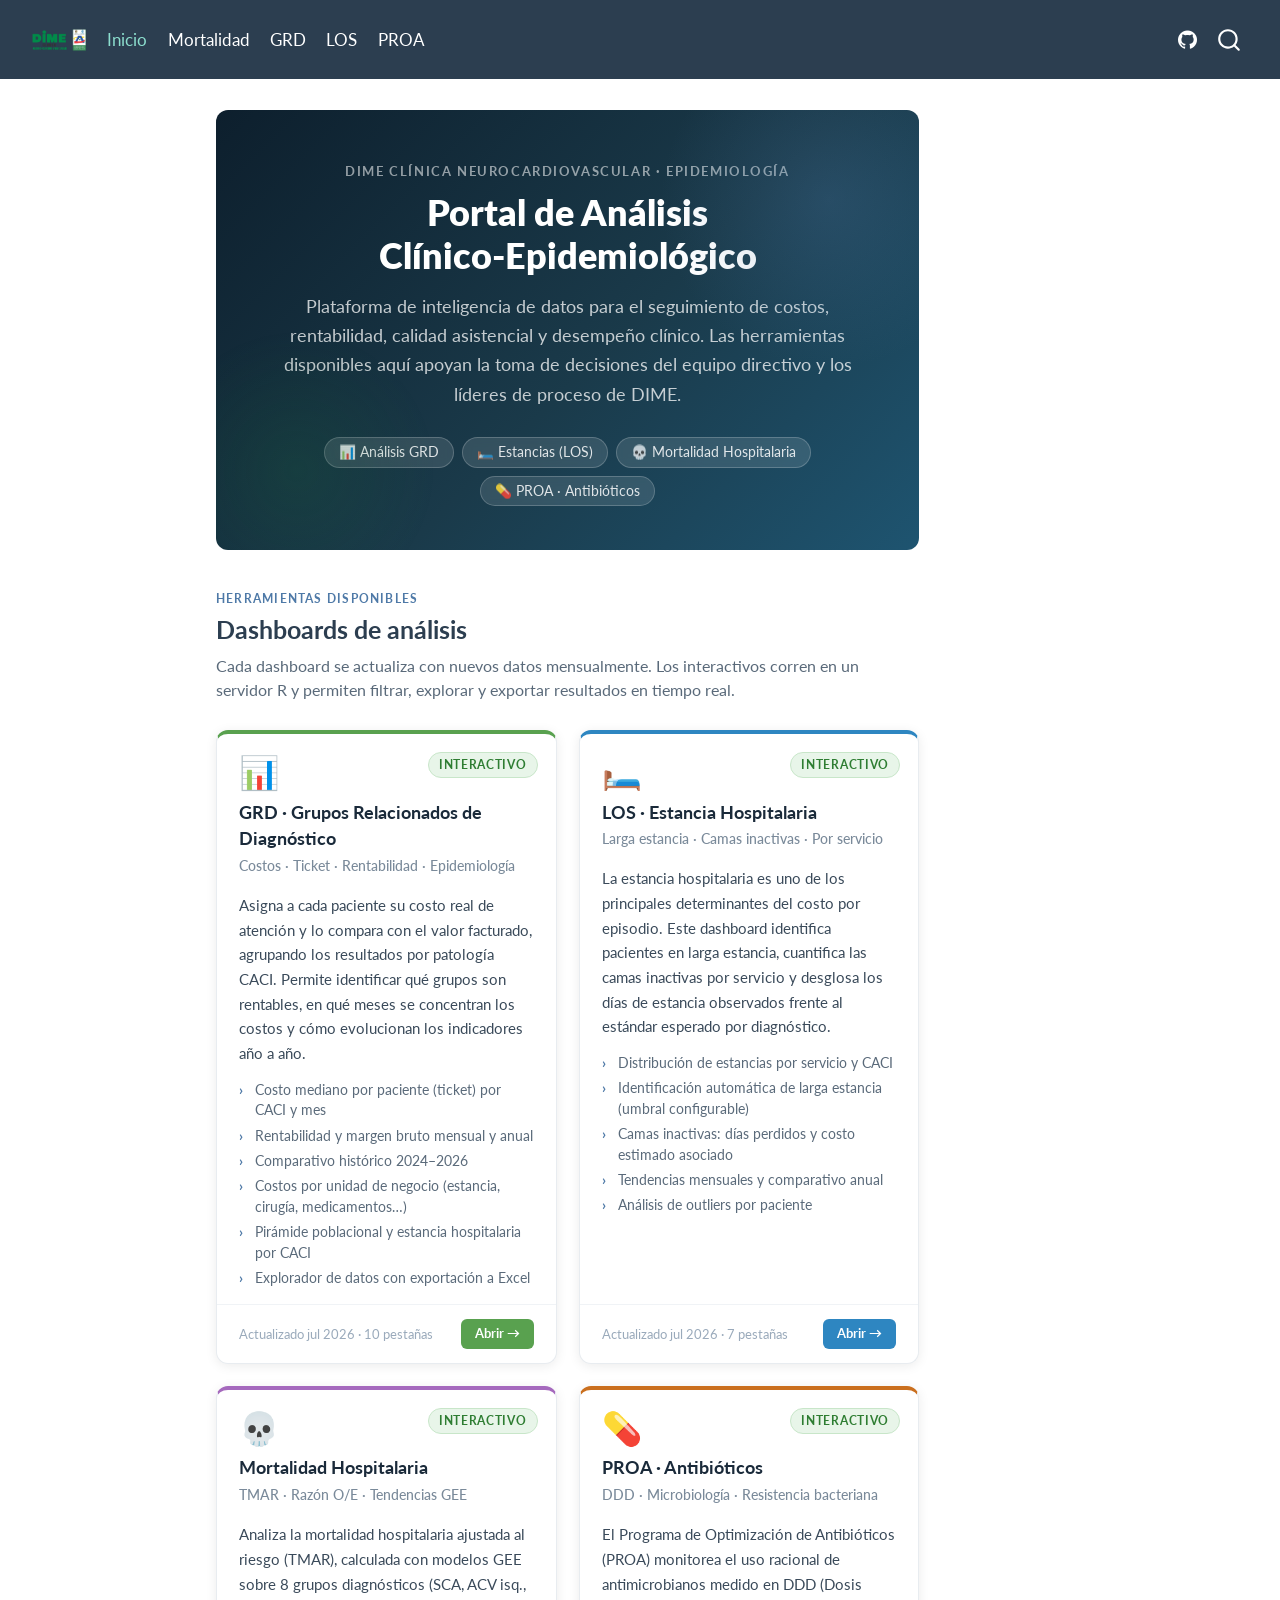
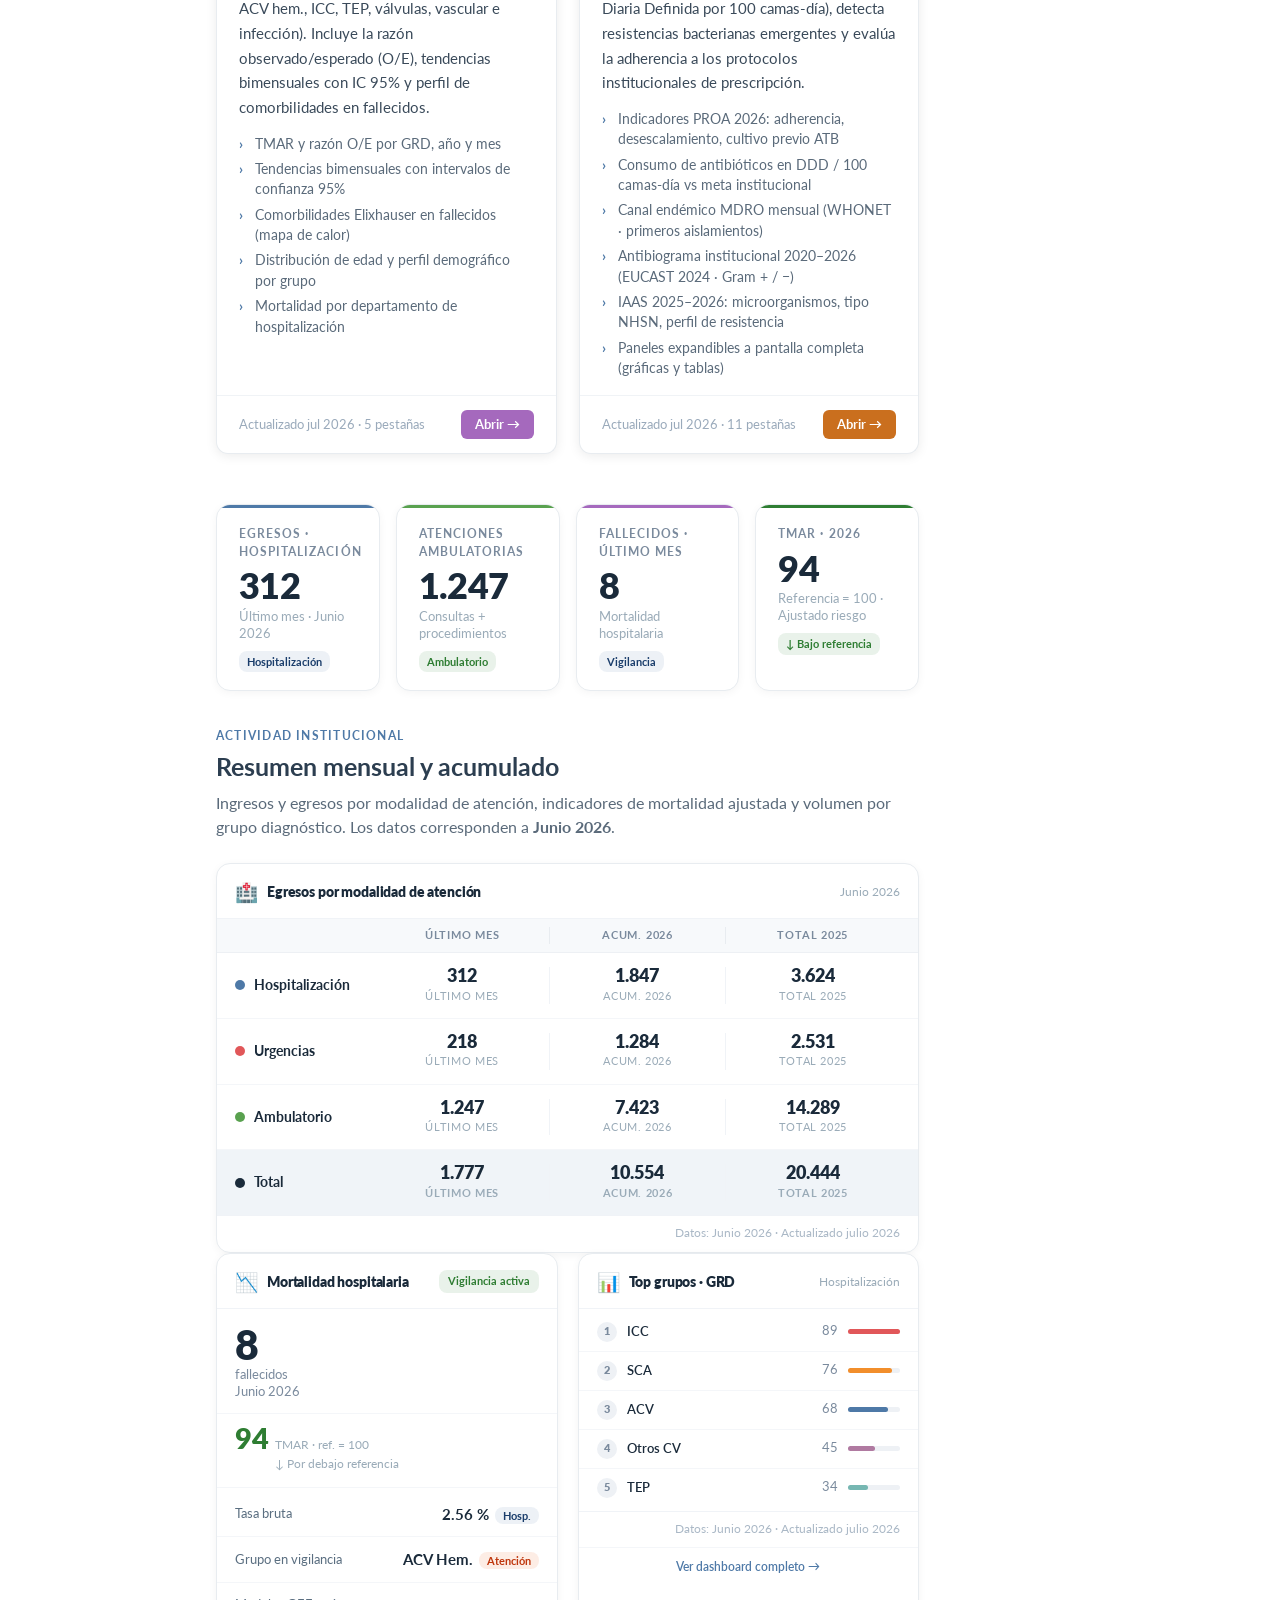
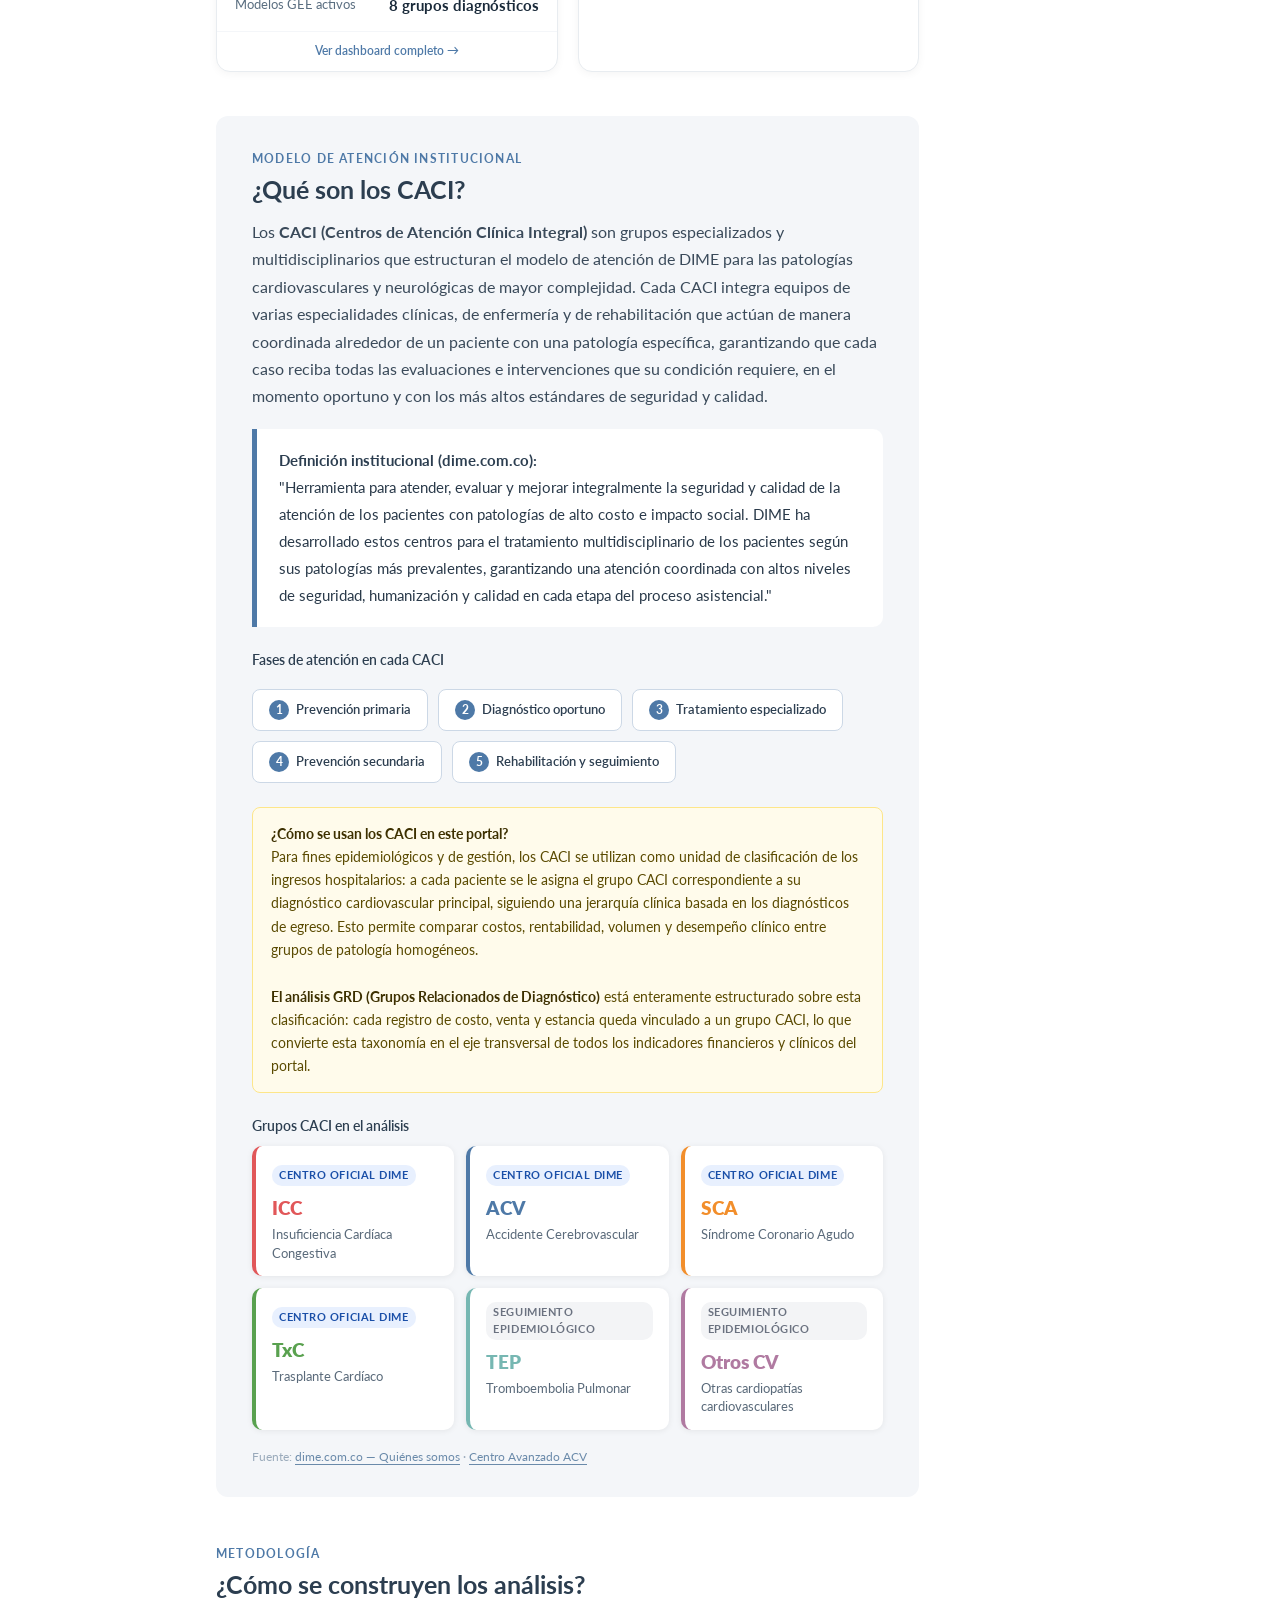
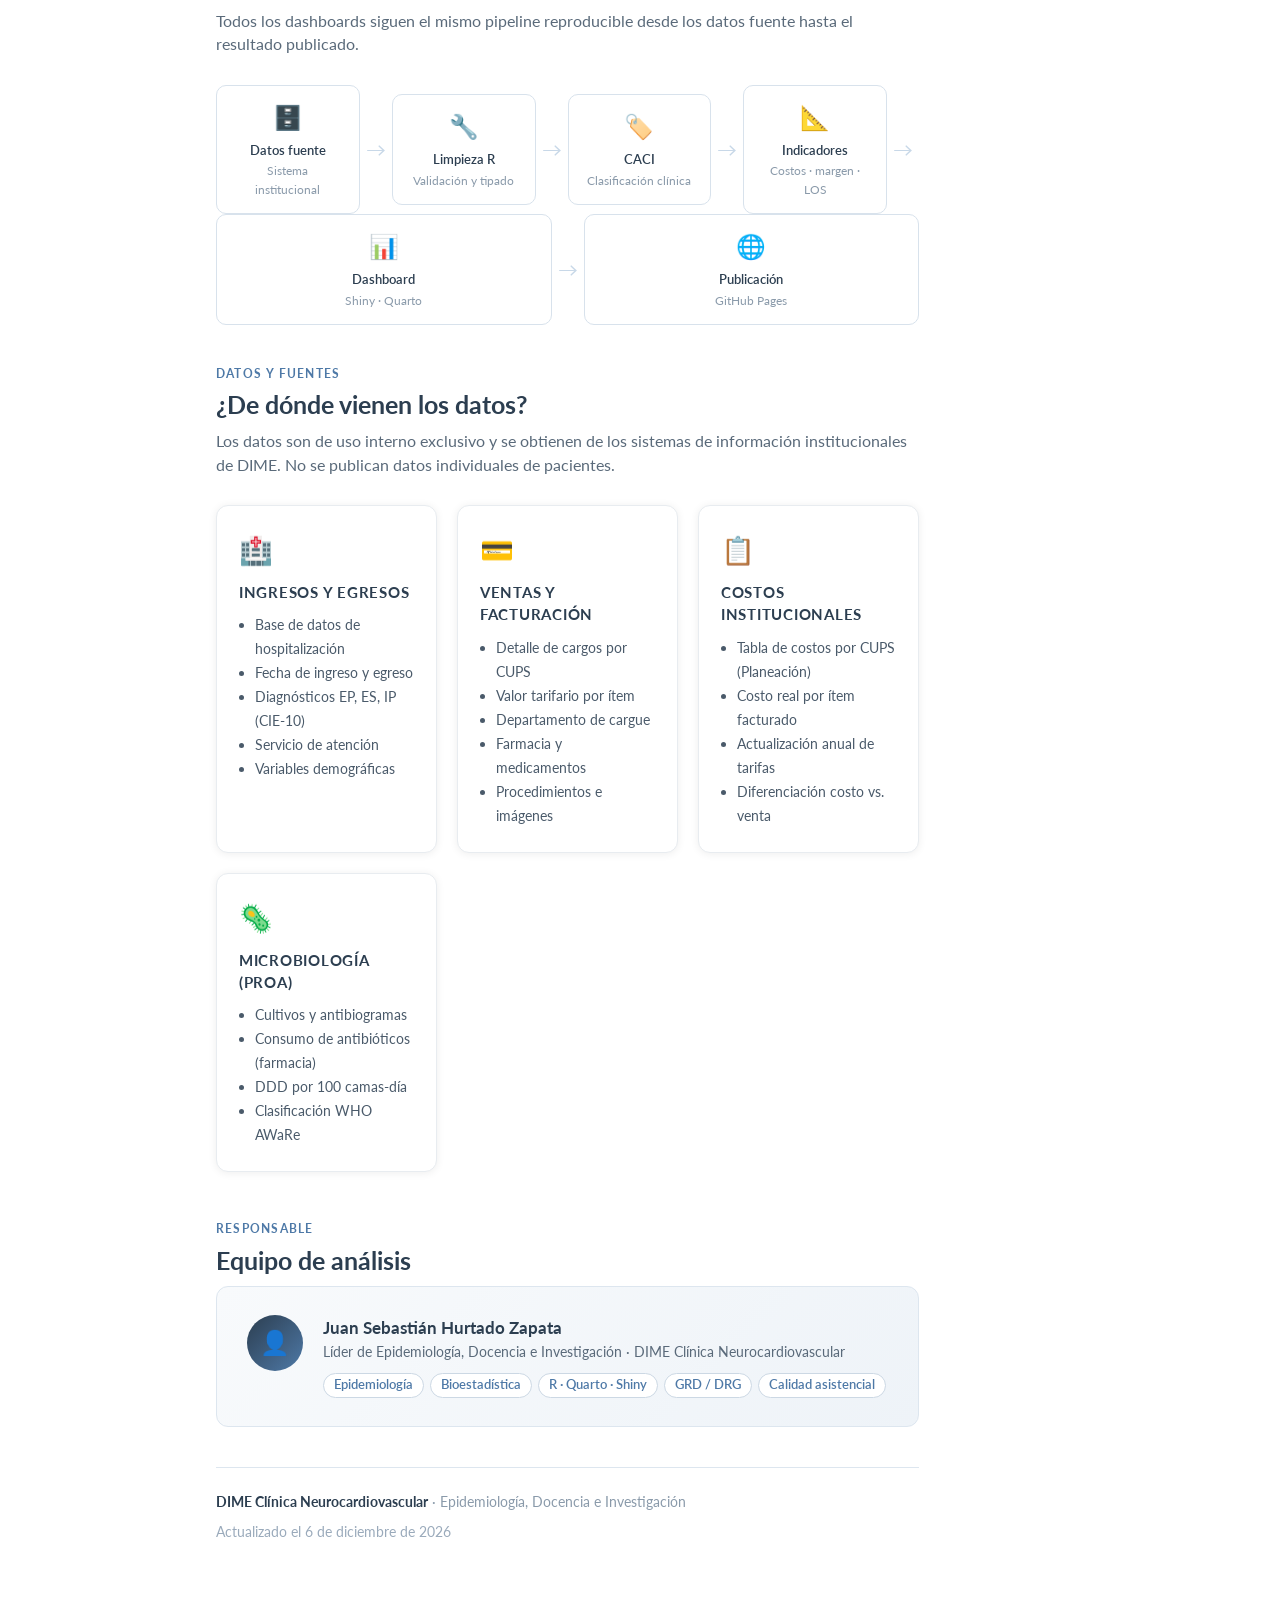
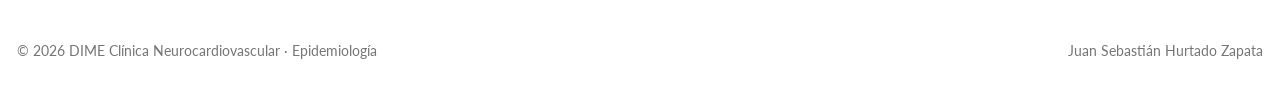
==== commit 3dfb1bde: "fix(portal): hero centering, KPI chip overlap, column cutoff, full-width - Hero: use body-prefix + !" ====
--- a/docs/index.html
+++ b/docs/index.html
@@ -589,15 +589,17 @@
 
 /* ── Full-width layout overrides ─────────────────────────────────────── */
 .quarto-container, #quarto-content, .page-columns,
-#quarto-document-content { max-width: 100% !important; width: 100% !important; }
-main.content { max-width: 100% !important; padding-left: 56px !important; padding-right: 56px !important; }
+.page-rows-contents, #quarto-document-content,
+.page-layout-article { max-width: 100% !important; width: 100% !important; }
+main.content { max-width: 100% !important; width: 100% !important;
+  padding-left: 48px !important; padding-right: 48px !important; }
 .quarto-title-block { display: none !important; }
 #quarto-margin-sidebar { display: none !important; }
 /* ── Hero centrado ───────────────────────────────────────────────────── */
-.hero-eyebrow { text-align: center; }
-.hero-title   { text-align: center; }
-.hero-sub     { text-align: center; max-width: 760px; margin-left: auto; margin-right: auto; }
-.hero-tags    { justify-content: center; }
+body .hero-eyebrow { text-align: center !important; }
+body .hero-title   { text-align: center !important; }
+body .hero-sub     { text-align: center !important; max-width: 760px; margin-left: auto !important; margin-right: auto !important; }
+body .hero-tags    { justify-content: center !important; }
 
 /* ── KPI strip ───────────────────────────────────────────────────────── */
 .kpi-strip {
@@ -641,12 +643,12 @@
 }
 .kpi-sub { font-size: .74rem; color: #9aabb8; line-height: 1.35; }
 .kpi-chip {
-  position: absolute;
-  top: 14px; right: 14px;
+  display: inline-block;
   font-size: .66rem;
   font-weight: 700;
   padding: 3px 8px;
   border-radius: 8px;
+  margin-top: 8px;
 }
 .chip-ok   { background: rgba(46,125,50,.1);  color: #2e7d32; }
 .chip-warn { background: rgba(230,81,0,.1);   color: #bf360c; }
@@ -689,7 +691,7 @@
   display: flex; align-items: center; padding: 8px 18px;
   border-bottom: 1px solid #edf0f4; background: #f7f9fb;
 }
-.egreso-header-spc { min-width: 160px; }
+.egreso-header-spc { min-width: 140px; flex-shrink: 0; }
 .egreso-header-cols { display: flex; flex: 1; }
 .egreso-header-lbl {
   flex: 1; text-align: center; font-size: .65rem; font-weight: 700;
@@ -706,7 +708,7 @@
 .egreso-svc-total { background: #f0f4f8 !important; font-weight: 700; }
 .egreso-svc-name {
   display: flex; align-items: center; gap: 9px;
-  min-width: 160px; font-size: .82rem; font-weight: 700; color: #1a2a3a;
+  min-width: 140px; flex-shrink: 0; font-size: .82rem; font-weight: 700; color: #1a2a3a;
 }
 .egreso-svc-dot { width: 10px; height: 10px; border-radius: 50%; flex-shrink: 0; }
 .egreso-metrics { display: flex; flex: 1; }
@@ -1050,26 +1052,22 @@
   <div class="kpi-card" style="--kpi-color:#4E79A7;">
     <div class="kpi-label">Egresos · Hospitalización</div>
     <div class="kpi-value" id="kv-egresos-mes">—</div>
-    <div class="kpi-sub">Último mes · <span id="kpi-mes1"></span></div>
-    <span class="kpi-chip chip-info">Hospitalizado</span>
+    <div class="kpi-sub">Último mes · <span id="kpi-mes1"></span><br><span class="kpi-chip chip-info">Hospitalización</span></div>
   </div>
   <div class="kpi-card" style="--kpi-color:#59A14F;">
     <div class="kpi-label">Atenciones ambulatorias</div>
     <div class="kpi-value" id="kv-amb-mes">—</div>
-    <div class="kpi-sub">Consultas + procedimientos</div>
-    <span class="kpi-chip chip-ok">Ambulatorio</span>
+    <div class="kpi-sub">Consultas + procedimientos<br><span class="kpi-chip chip-ok">Ambulatorio</span></div>
   </div>
   <div class="kpi-card" style="--kpi-color:#A569BD;">
     <div class="kpi-label">Fallecidos · Último mes</div>
     <div class="kpi-value" id="kv-fallecidos">—</div>
-    <div class="kpi-sub">Mortalidad hospitalaria</div>
-    <span class="kpi-chip chip-info">Vigilancia</span>
+    <div class="kpi-sub">Mortalidad hospitalaria<br><span class="kpi-chip chip-info">Vigilancia</span></div>
   </div>
   <div class="kpi-card" style="--kpi-color:#2e7d32;">
     <div class="kpi-label">TMAR · 2026</div>
     <div class="kpi-value" id="kv-tmar">—</div>
-    <div class="kpi-sub">Referencia = 100 · Ajustado riesgo</div>
-    <span class="kpi-chip chip-ok">↓ Bajo ref.</span>
+    <div class="kpi-sub">Referencia = 100 · Ajustado riesgo<br><span class="kpi-chip chip-ok">↓ Bajo referencia</span></div>
   </div>
 </div>
 
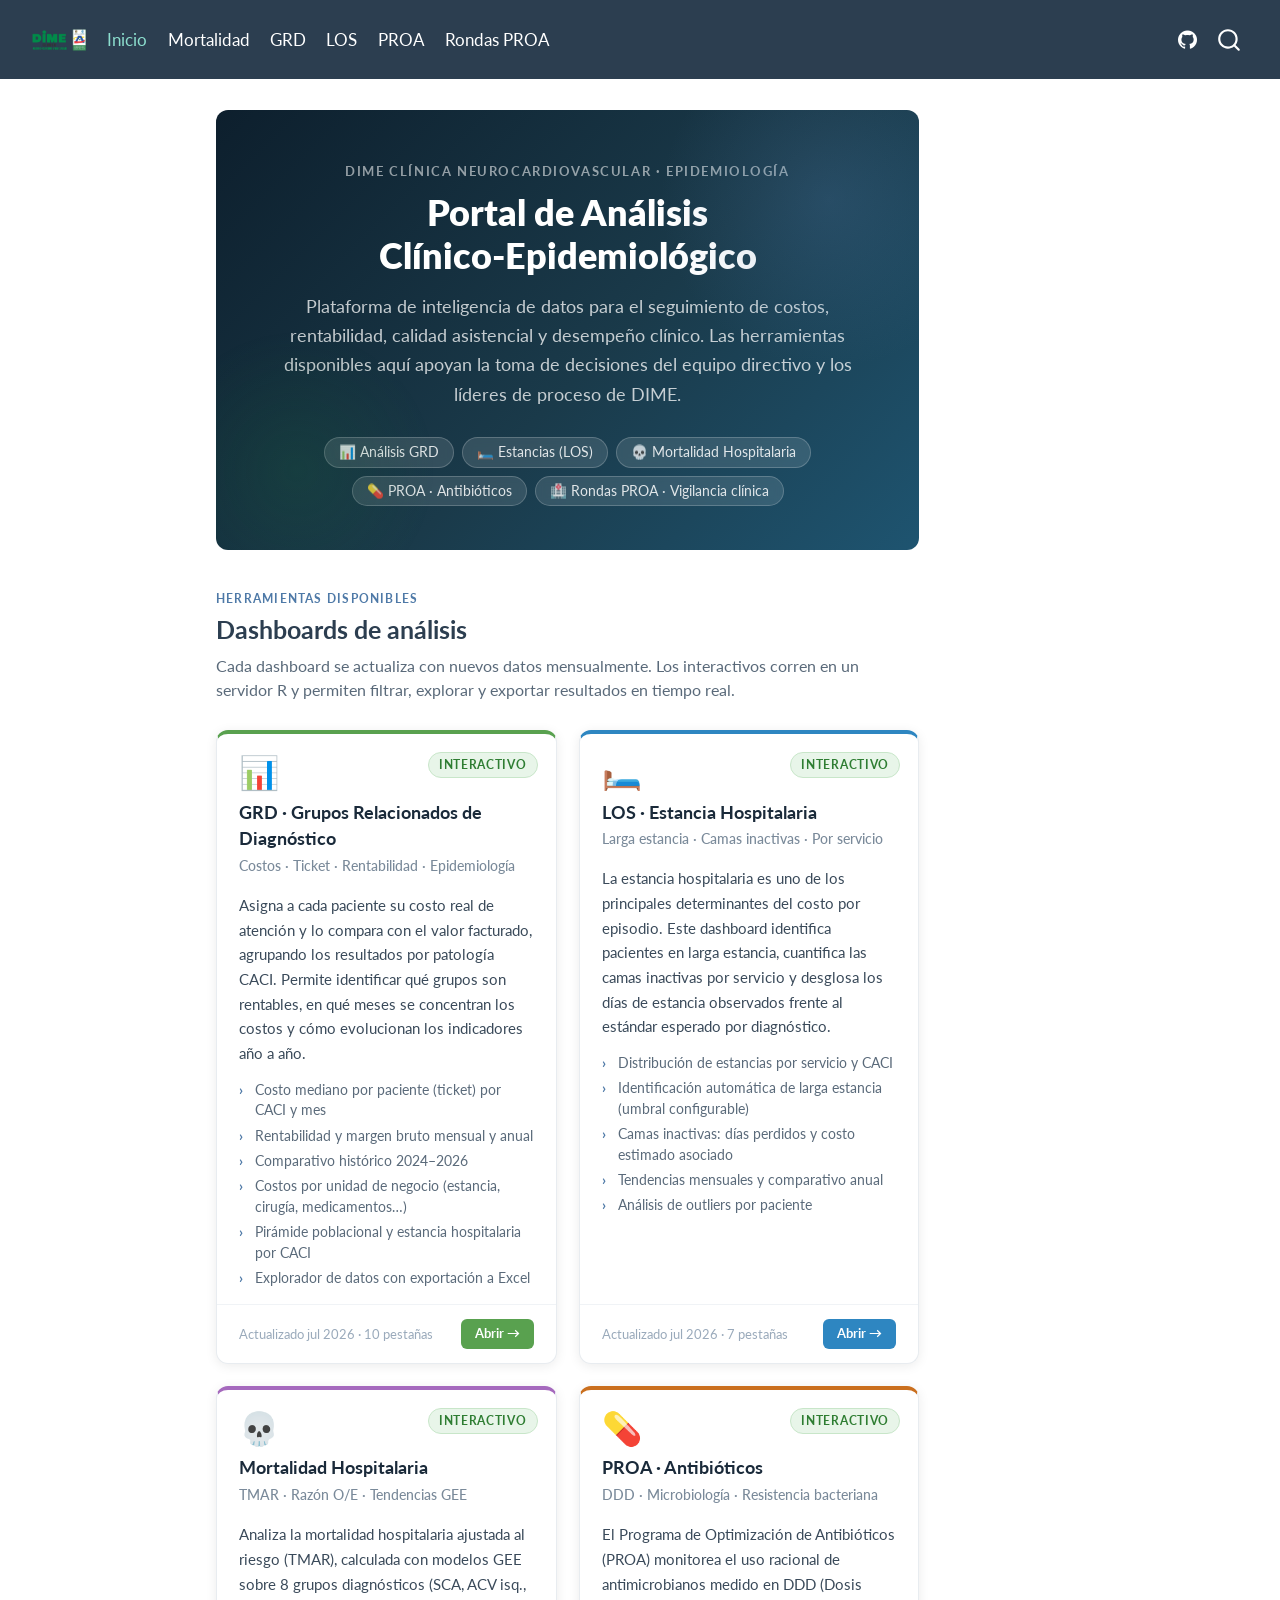
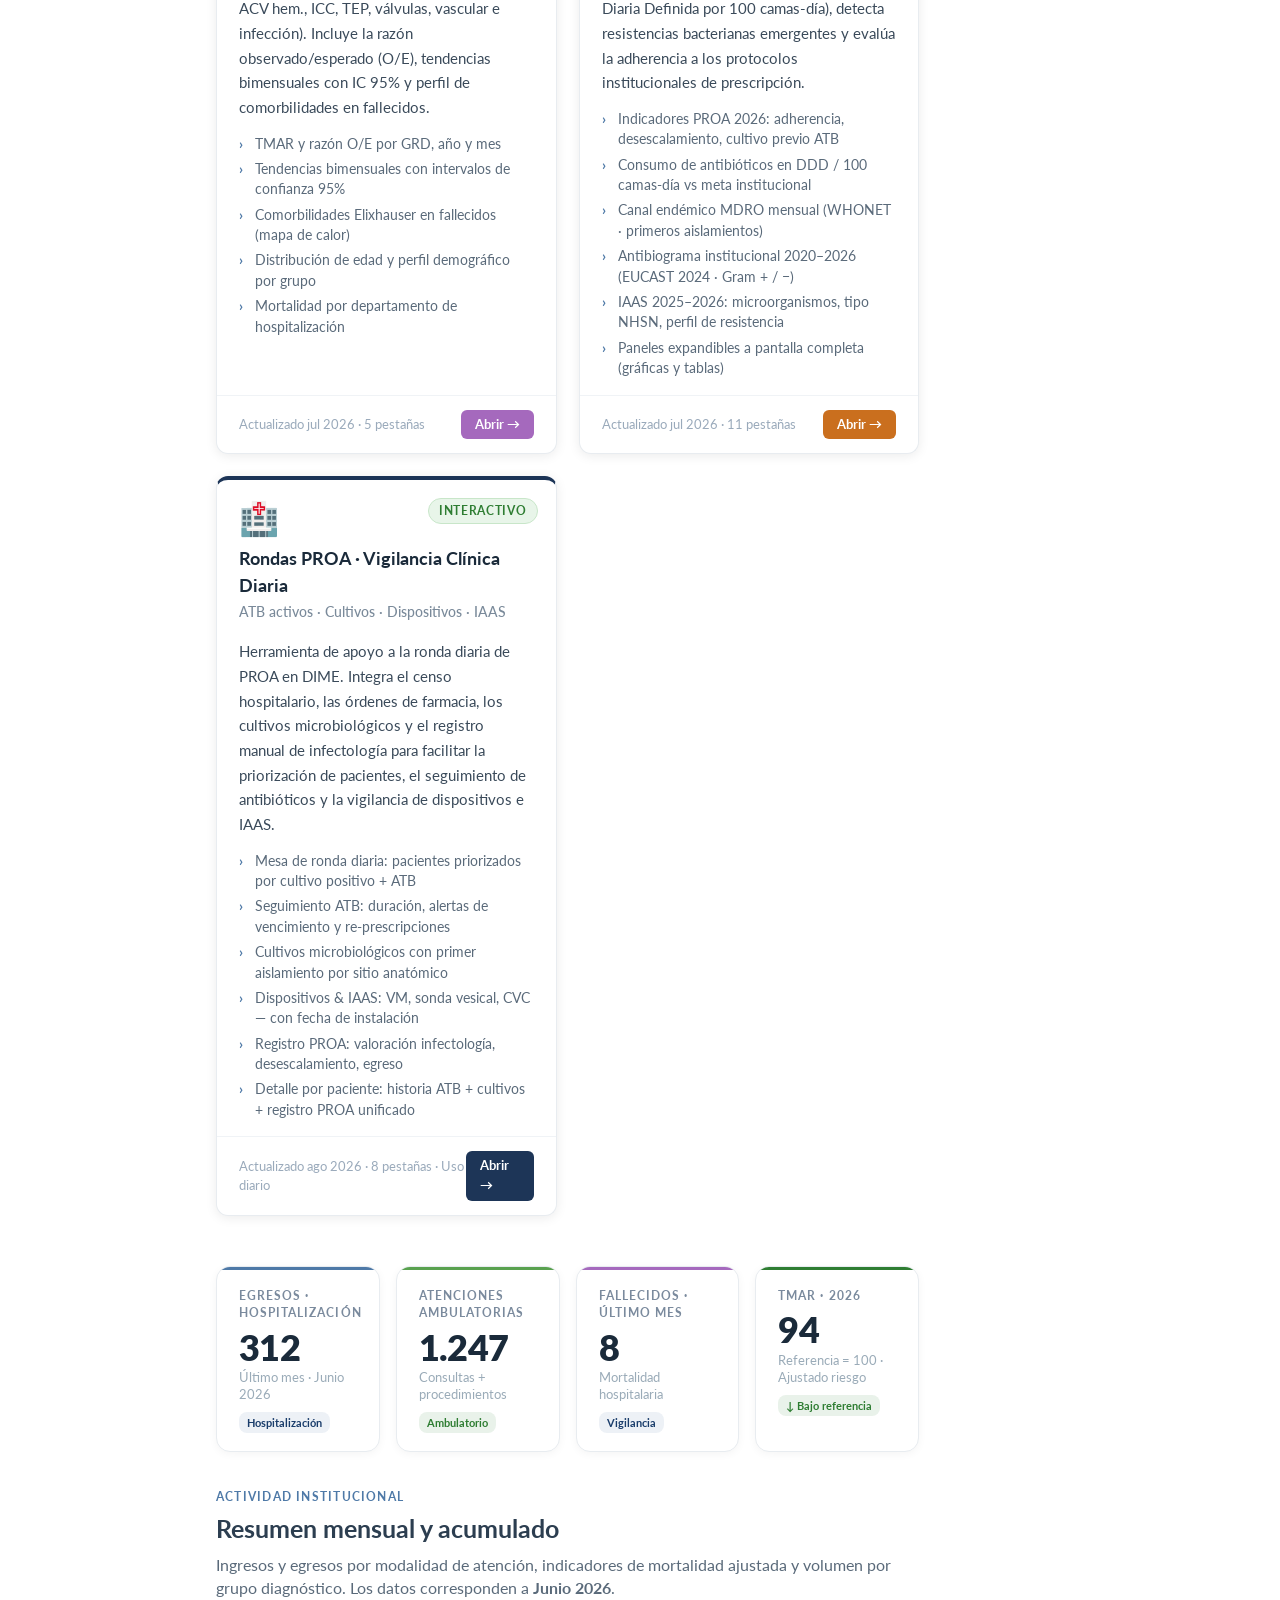
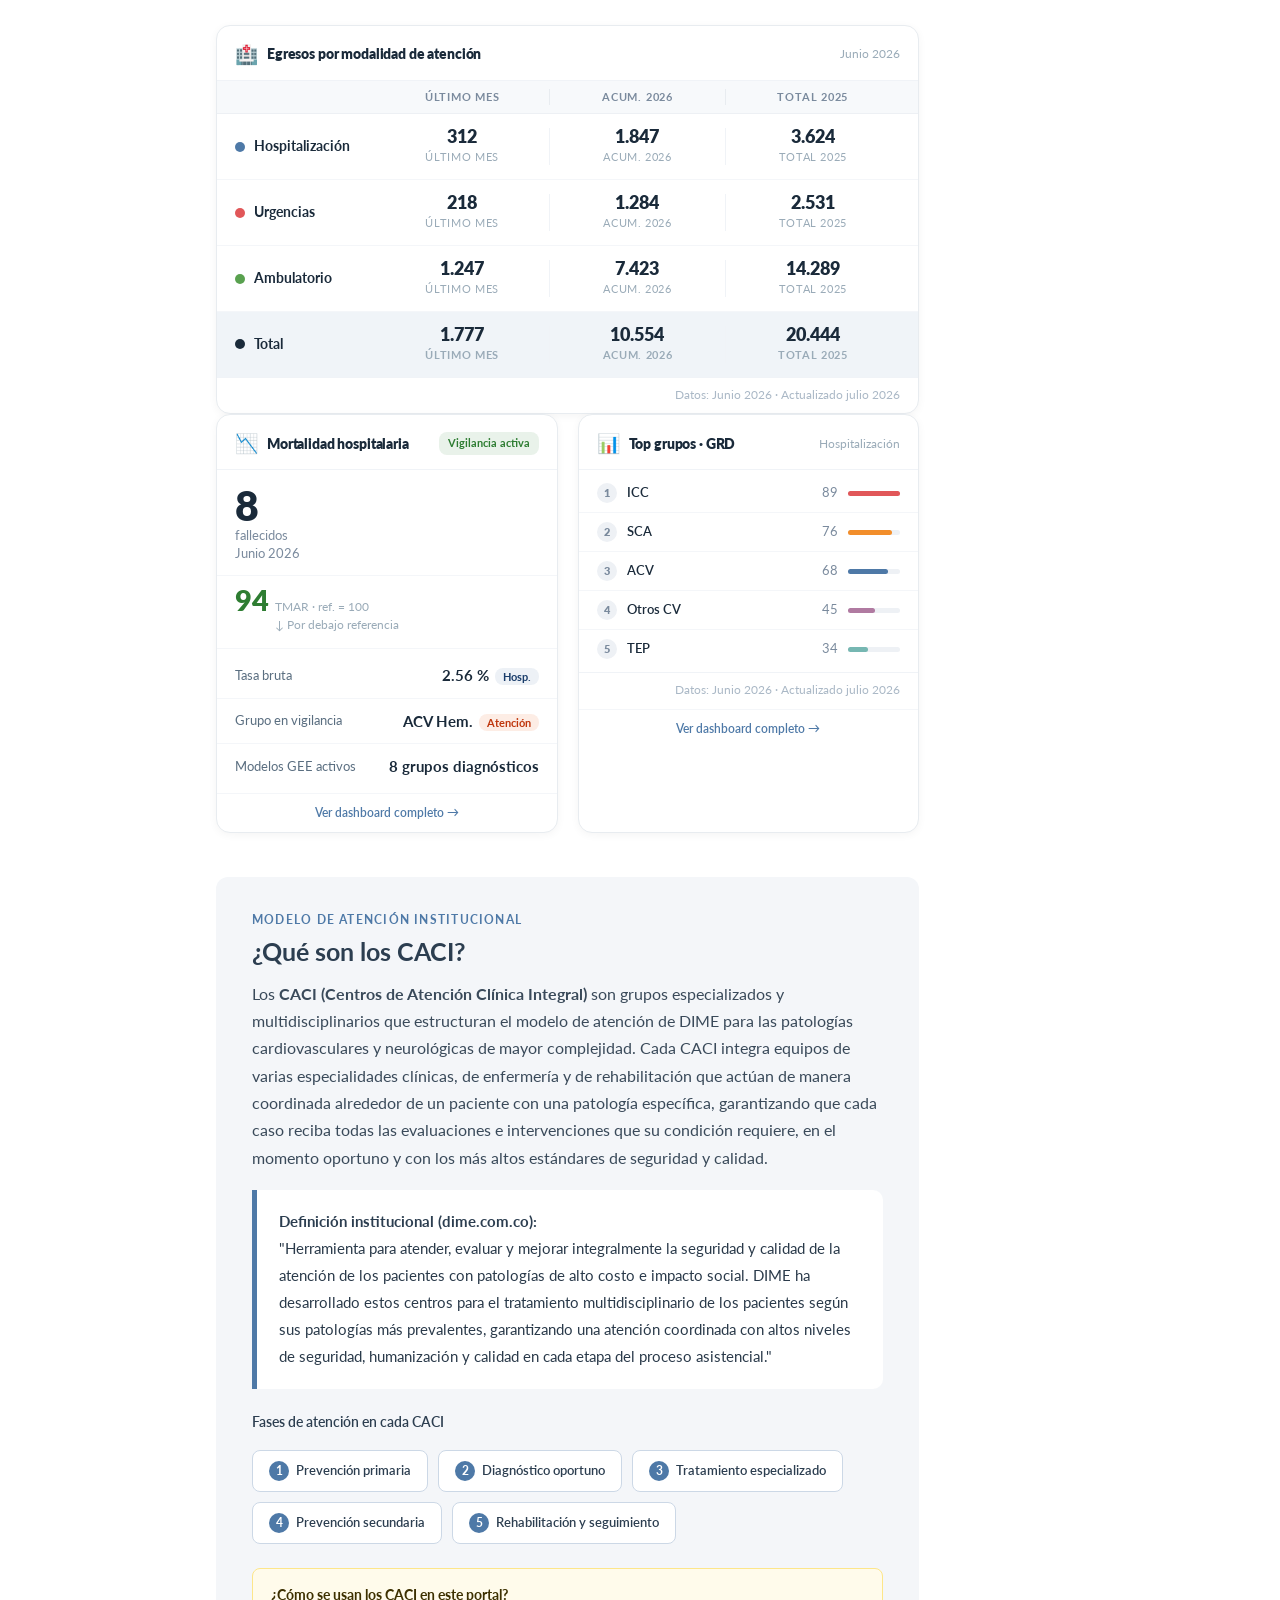
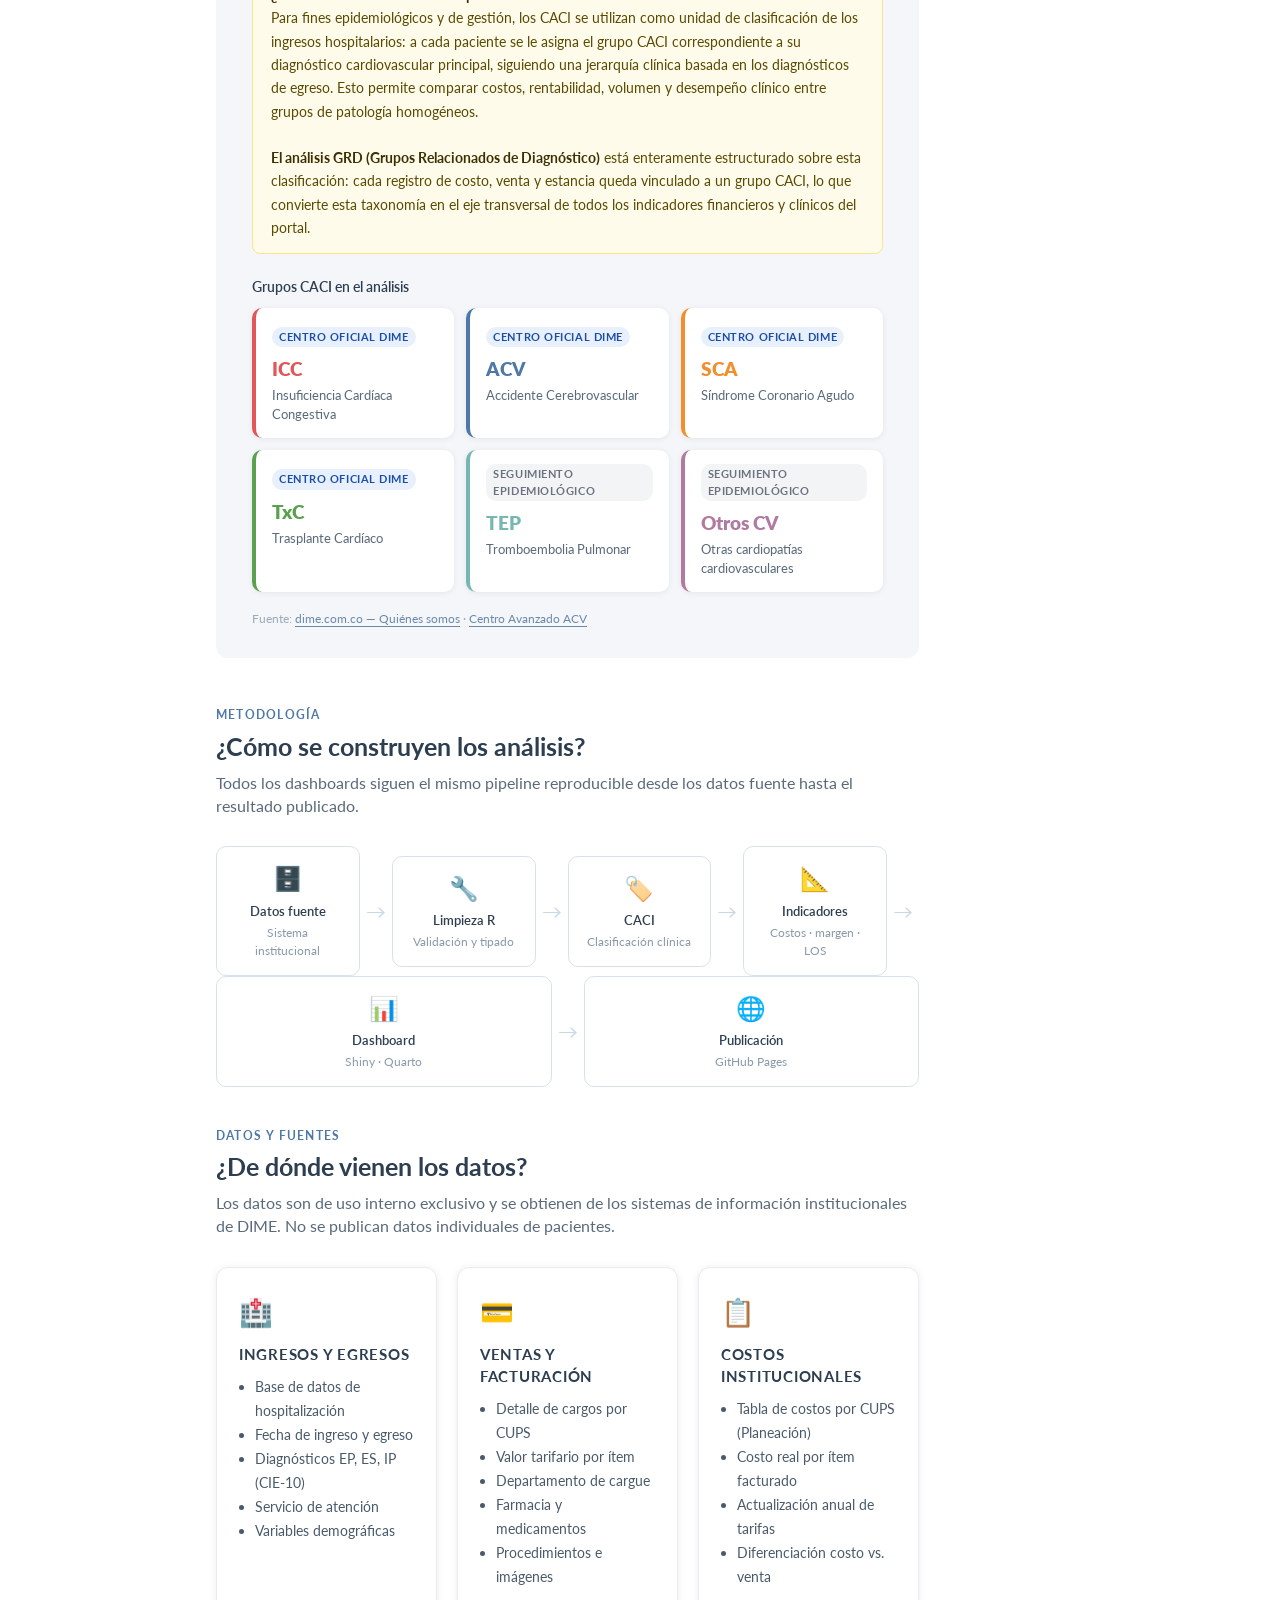
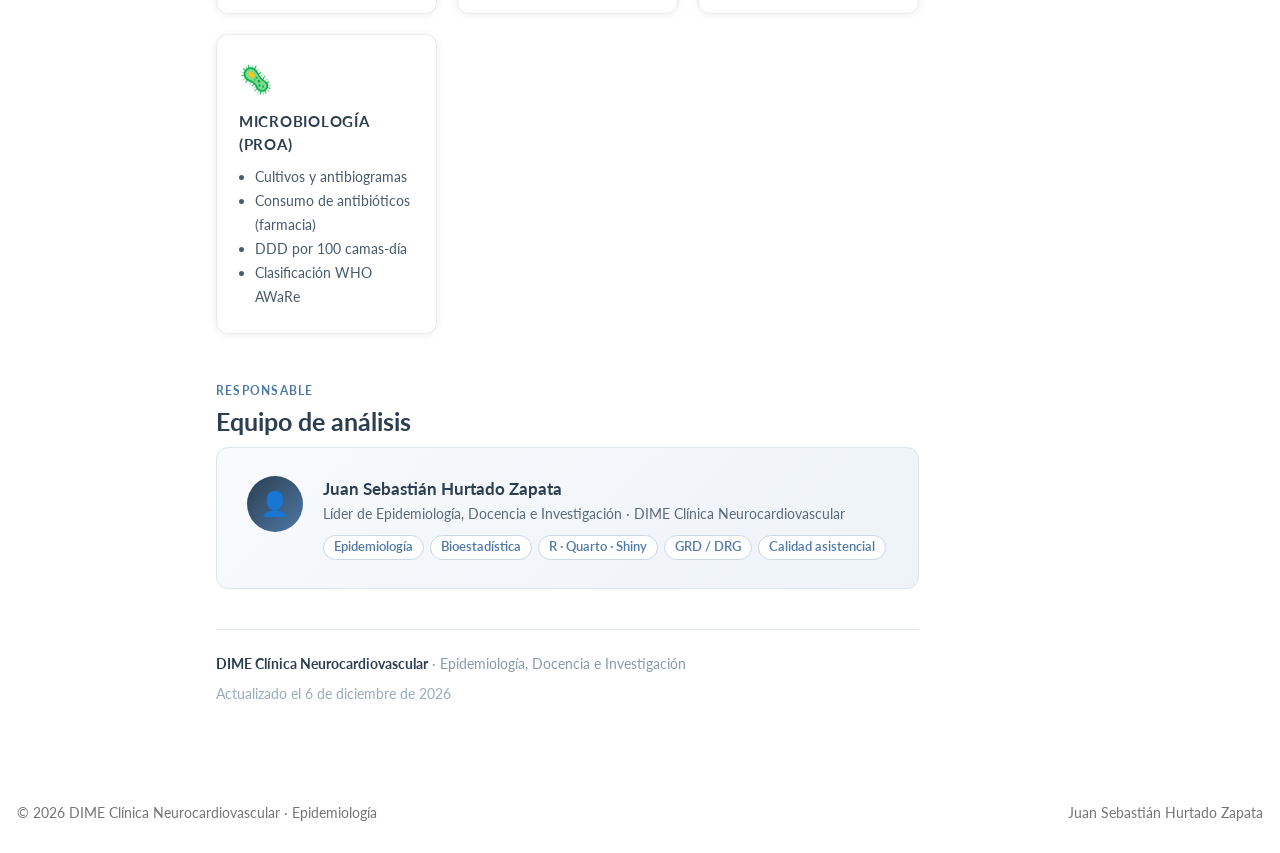
==== commit 9194cd35: "feat(portal): add Rondas PROA card and navbar link Agrega tarjeta interactiva y enlace en la barra d" ====
--- a/docs/index.html
+++ b/docs/index.html
@@ -111,9 +111,13 @@
 <span class="menu-text">LOS</span></a>
   </li>  
   <li class="nav-item">
-    <a class="nav-link" href="https://8cq8ch-juan0sebastian-hurtado0zapata.shinyapps.io/antibiotic_analysis/" target="_blank"> 
+    <a class="nav-link" href="https://8cq8ch-juan0sebastian-hurtado0zapata.shinyapps.io/antibiotic_analysis/" target="_blank">
 <span class="menu-text">PROA</span></a>
-  </li>  
+  </li>
+  <li class="nav-item">
+    <a class="nav-link" href="https://8cq8ch-juan0sebastian-hurtado0zapata.shinyapps.io/rondas-proa-dime/" target="_blank">
+<span class="menu-text">Rondas PROA</span></a>
+  </li>
 </ul>
             <ul class="navbar-nav navbar-nav-scroll ms-auto">
   <li class="nav-item compact">
@@ -369,6 +373,7 @@
 .accent-mort   { border-top: 4px solid #A569BD; }
 .accent-proa   { border-top: 4px solid #CA6F1E; }
 .accent-los    { border-top: 4px solid #2E86C1; }
+.accent-rondas { border-top: 4px solid #1D3557; }
 
 /* ── CACI section ────────────────────────────────────────────────────── */
 .caci-section {
@@ -820,6 +825,7 @@
     <span class="hero-tag">🛏️ Estancias (LOS)</span>
     <span class="hero-tag">💀 Mortalidad Hospitalaria</span>
     <span class="hero-tag">💊 PROA · Antibióticos</span>
+    <span class="hero-tag">🏥 Rondas PROA · Vigilancia clínica</span>
   </div>
 </div>
 
@@ -950,6 +956,36 @@
     <div class="dash-card-footer">
       <span class="dash-card-update">Actualizado jul 2026 · 11 pestañas</span>
       <span class="dash-card-btn" style="background:#CA6F1E;">Abrir →</span>
+    </div>
+  </a>
+
+  <!-- Rondas PROA -->
+  <a class="dash-card accent-rondas" href="https://8cq8ch-juan0sebastian-hurtado0zapata.shinyapps.io/rondas-proa-dime/" target="_blank">
+    <div class="dash-card-header">
+      <span class="dash-card-icon">🏥</span>
+      <span class="dash-card-badge badge-live">Interactivo</span>
+      <div class="dash-card-title">Rondas PROA · Vigilancia Clínica Diaria</div>
+      <div class="dash-card-short">ATB activos · Cultivos · Dispositivos · IAAS</div>
+    </div>
+    <div class="dash-card-body">
+      <p class="dash-card-desc">
+        Herramienta de apoyo a la ronda diaria de PROA en DIME. Integra el censo
+        hospitalario, las órdenes de farmacia, los cultivos microbiológicos y el
+        registro manual de infectología para facilitar la priorización de pacientes,
+        el seguimiento de antibióticos y la vigilancia de dispositivos e IAAS.
+      </p>
+      <ul class="dash-card-features">
+        <li>Mesa de ronda diaria: pacientes priorizados por cultivo positivo + ATB</li>
+        <li>Seguimiento ATB: duración, alertas de vencimiento y re-prescripciones</li>
+        <li>Cultivos microbiológicos con primer aislamiento por sitio anatómico</li>
+        <li>Dispositivos &amp; IAAS: VM, sonda vesical, CVC — con fecha de instalación</li>
+        <li>Registro PROA: valoración infectología, desescalamiento, egreso</li>
+        <li>Detalle por paciente: historia ATB + cultivos + registro PROA unificado</li>
+      </ul>
+    </div>
+    <div class="dash-card-footer">
+      <span class="dash-card-update">Actualizado ago 2026 · 8 pestañas · Uso diario</span>
+      <span class="dash-card-btn" style="background:#1D3557;">Abrir →</span>
     </div>
   </a>
 
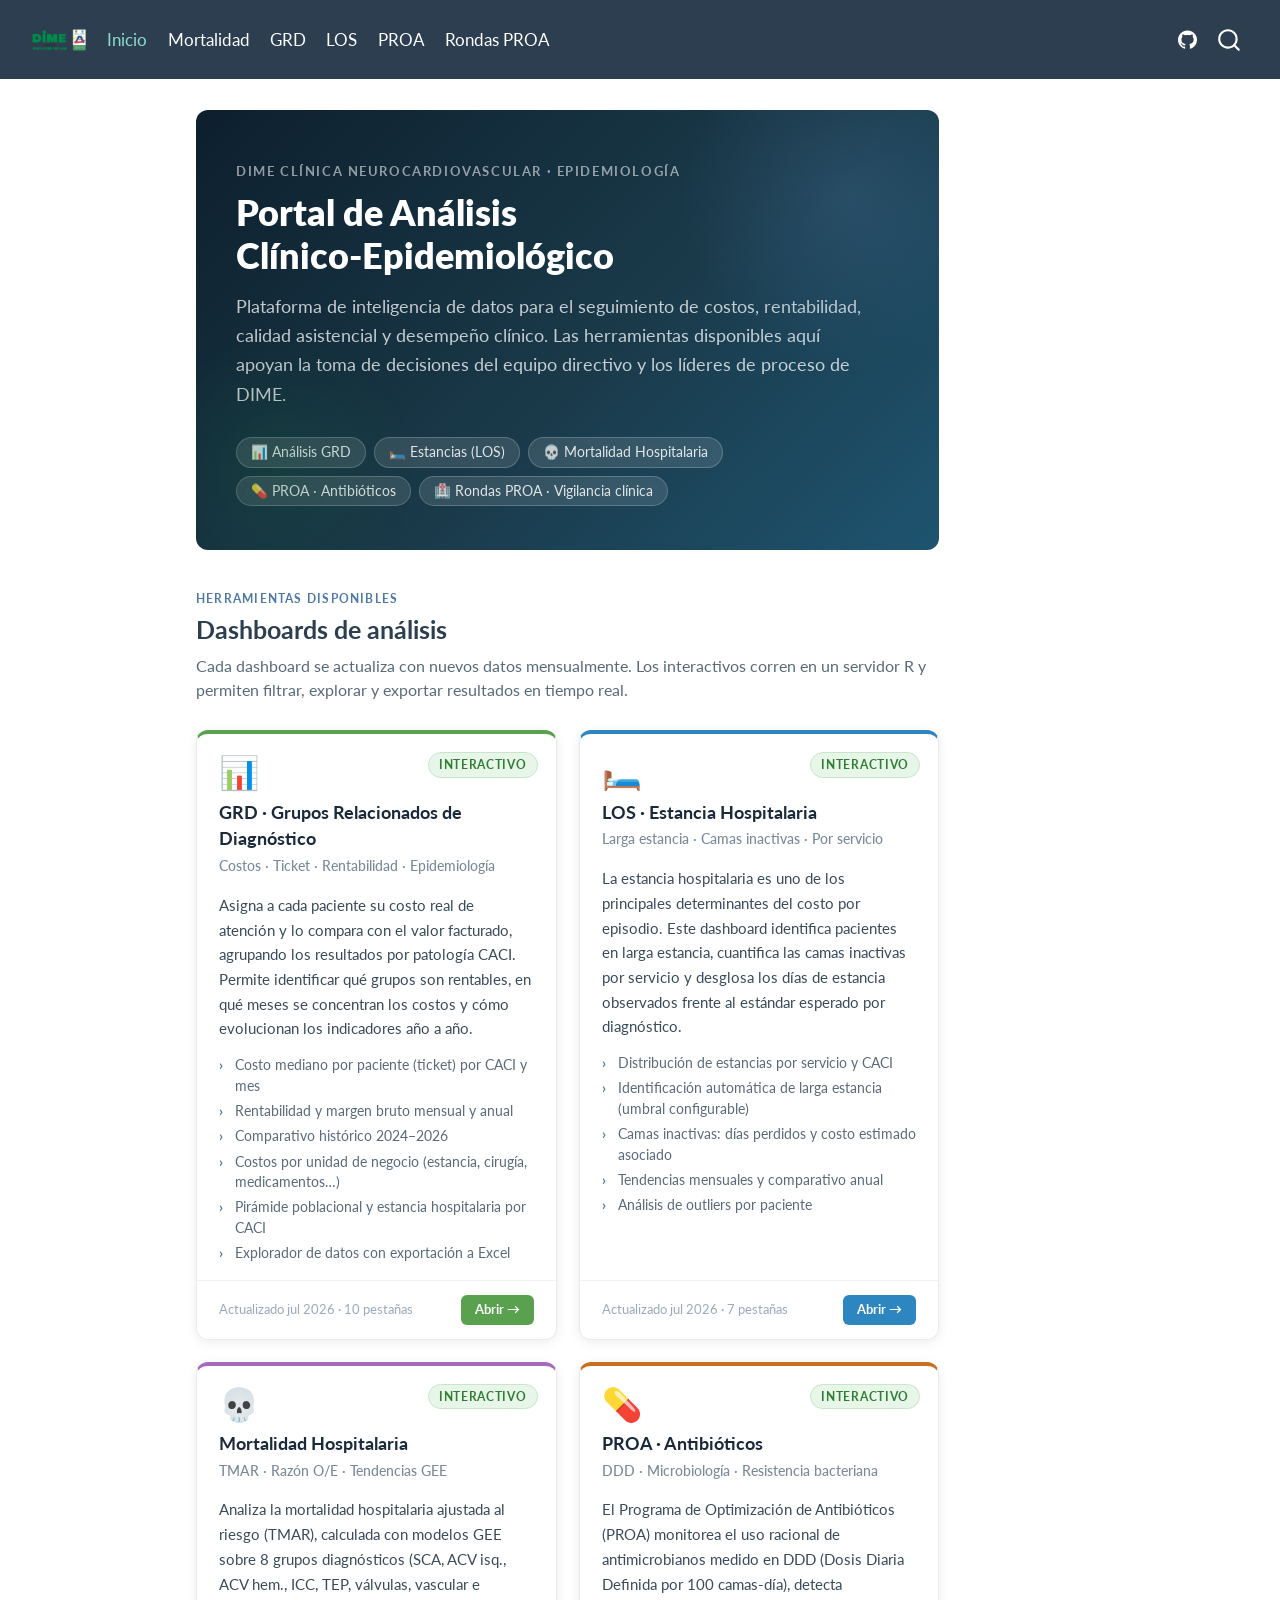
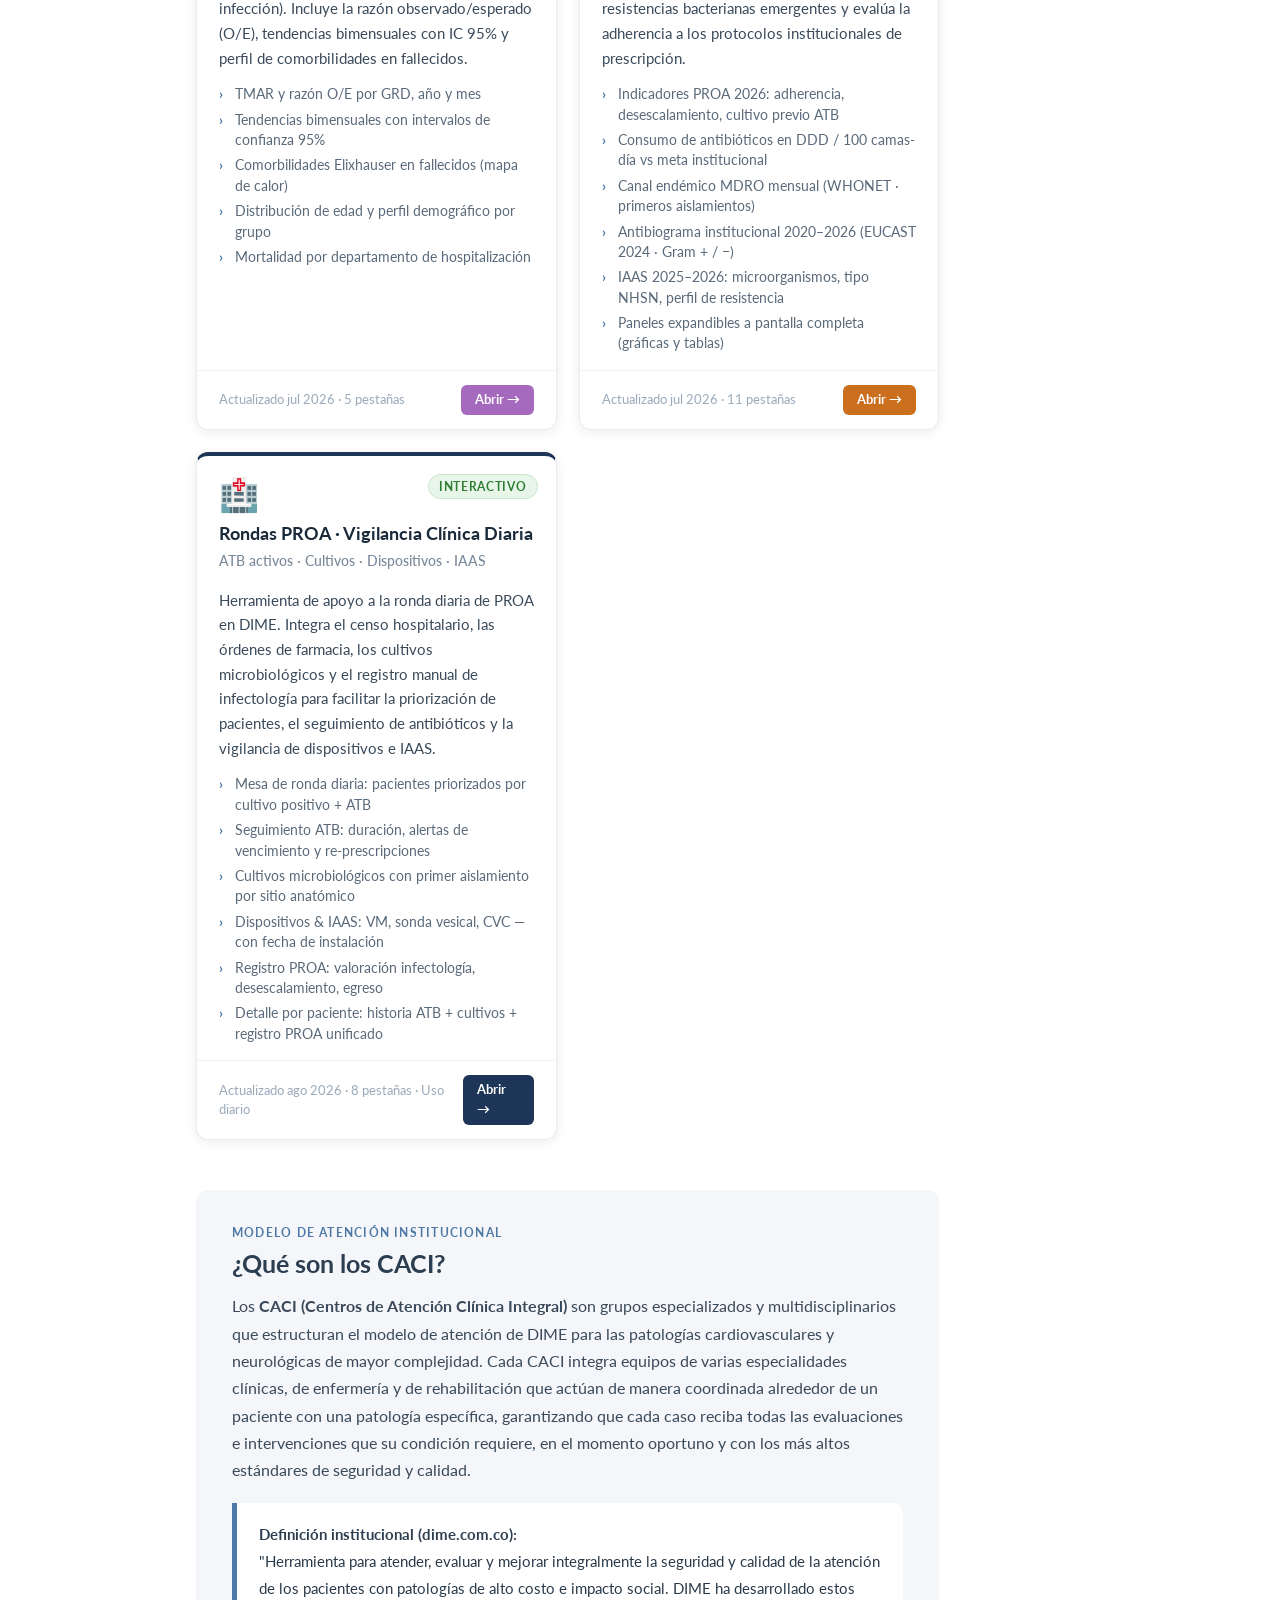
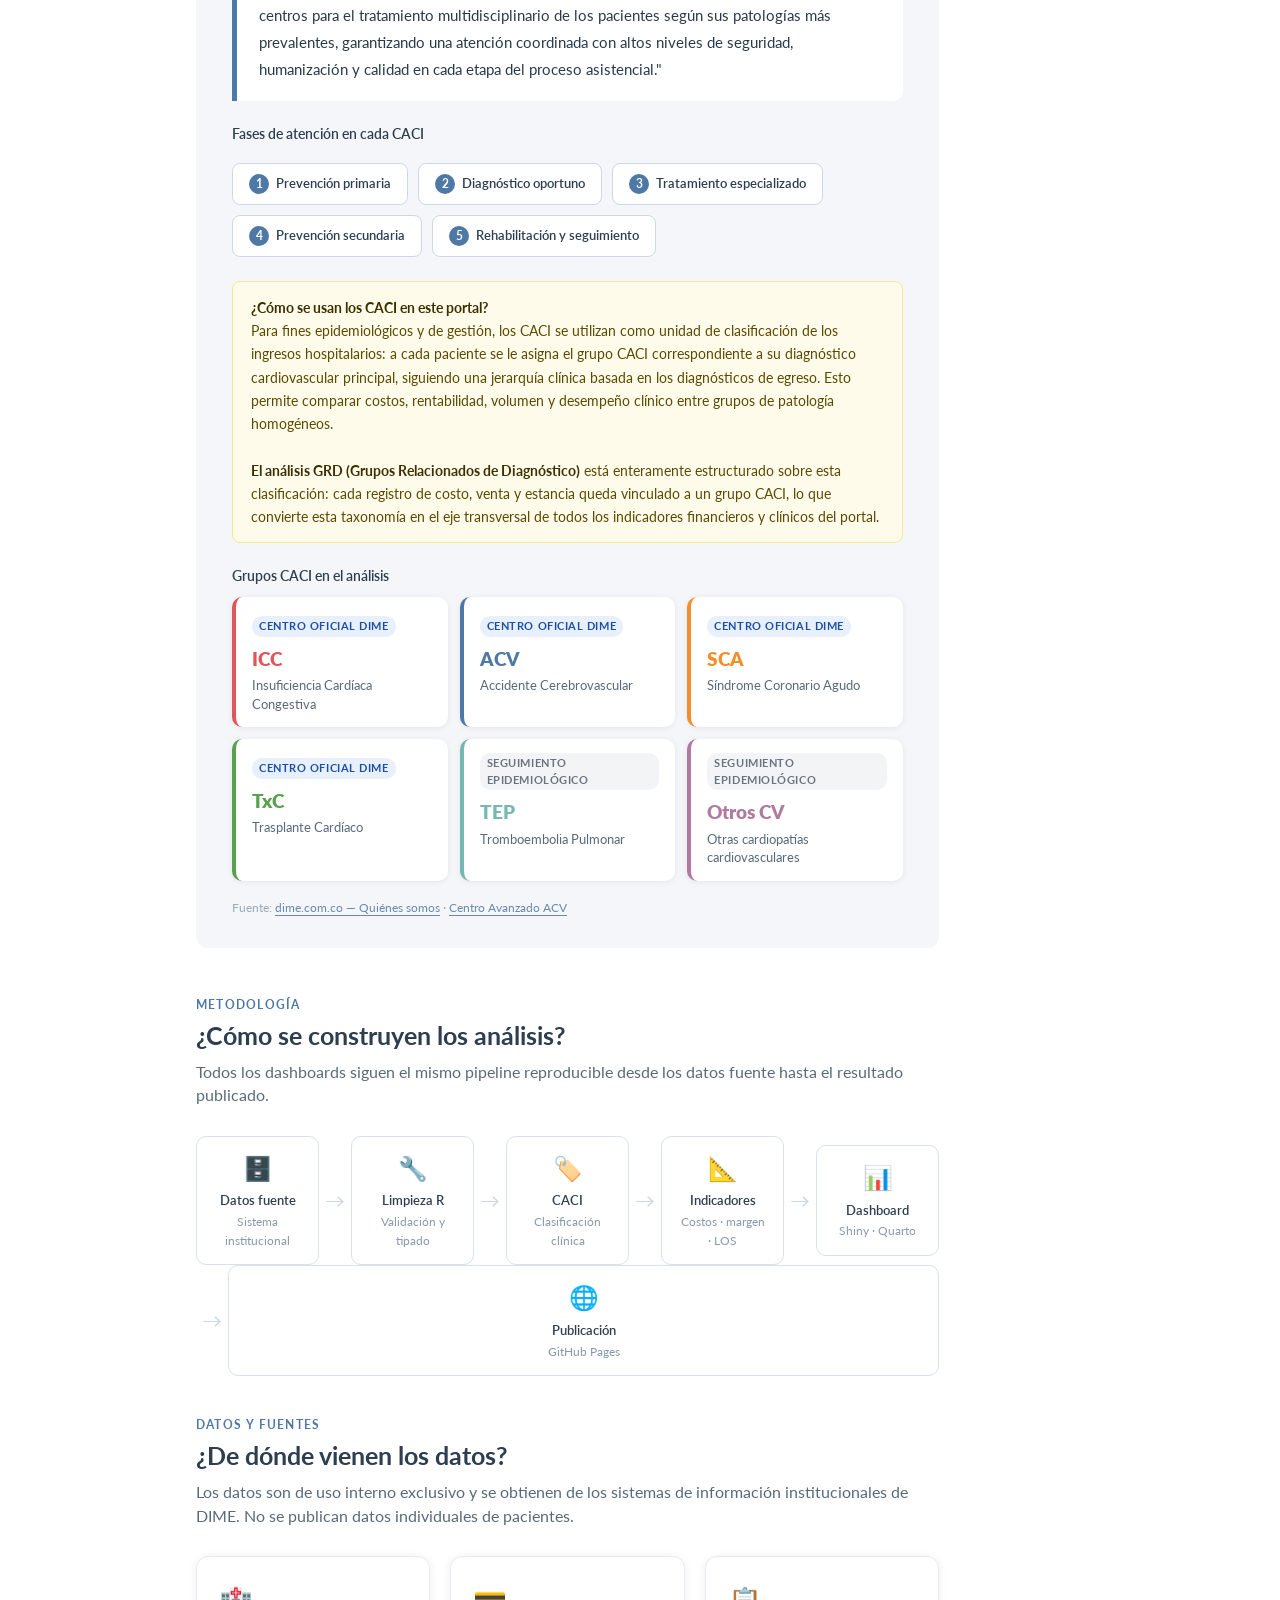
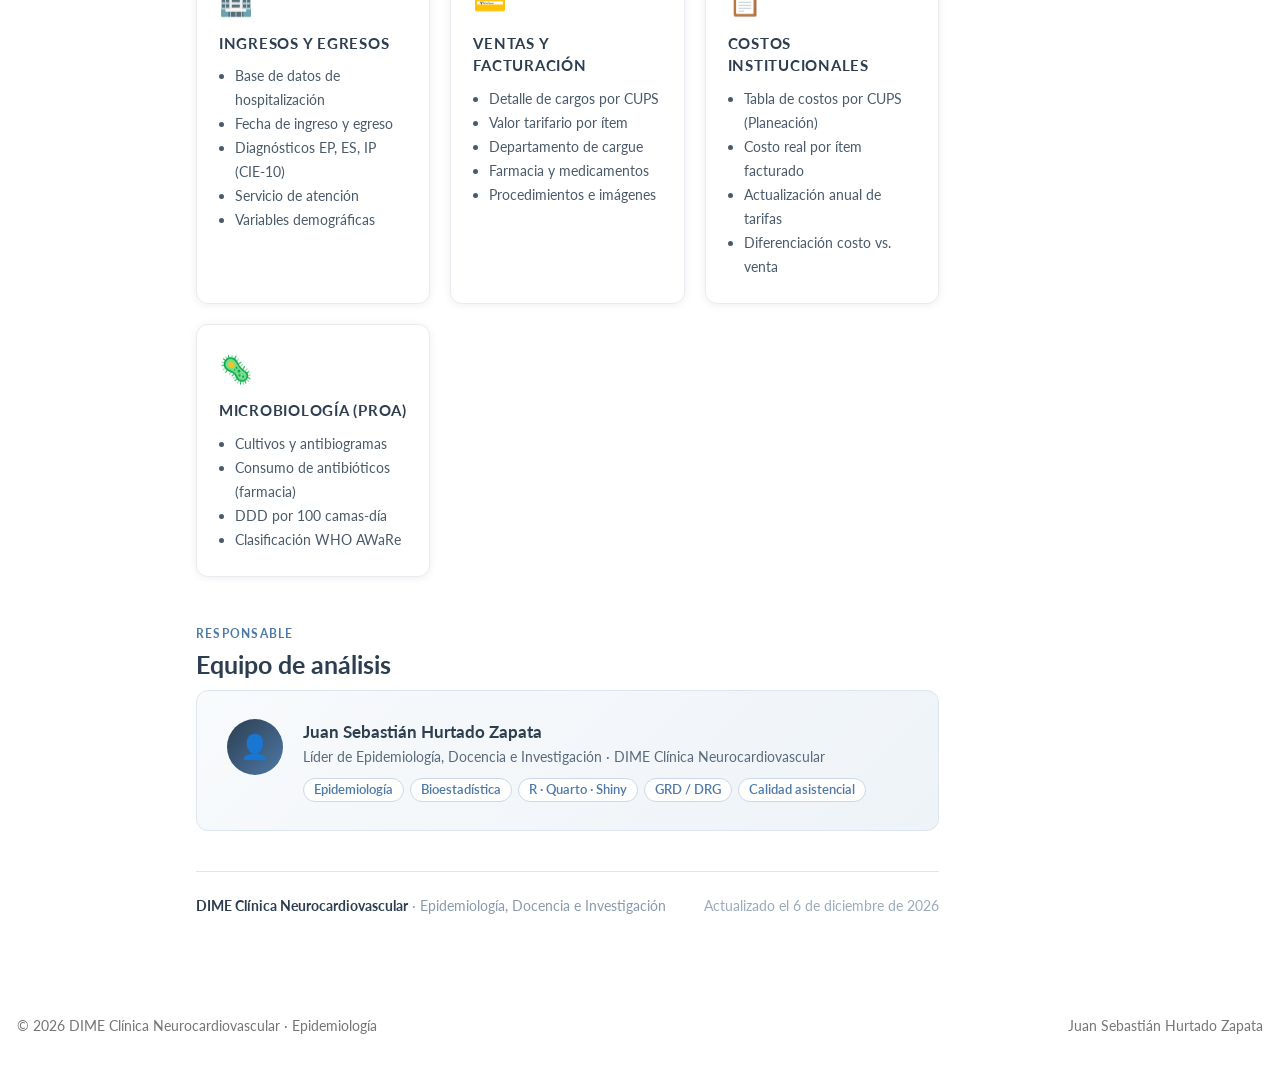
==== commit baa5323e: "revert(portal): remove KPI strip, institutional summary, and related CSS Removes the STATS data bloc" ====
--- a/docs/index.html
+++ b/docs/index.html
@@ -593,219 +593,11 @@
 }
 
 /* ── Full-width layout overrides ─────────────────────────────────────── */
-.quarto-container, #quarto-content, .page-columns,
-.page-rows-contents, #quarto-document-content,
-.page-layout-article { max-width: 100% !important; width: 100% !important; }
-main.content { max-width: 100% !important; width: 100% !important;
-  padding-left: 48px !important; padding-right: 48px !important; }
+#quarto-content { max-width: 100% !important; }
+main.content { max-width: 100% !important; padding-left: 28px !important; padding-right: 28px !important; }
 .quarto-title-block { display: none !important; }
 #quarto-margin-sidebar { display: none !important; }
-/* ── Hero centrado ───────────────────────────────────────────────────── */
-body .hero-eyebrow { text-align: center !important; }
-body .hero-title   { text-align: center !important; }
-body .hero-sub     { text-align: center !important; max-width: 760px; margin-left: auto !important; margin-right: auto !important; }
-body .hero-tags    { justify-content: center !important; }
-
-/* ── KPI strip ───────────────────────────────────────────────────────── */
-.kpi-strip {
-  display: grid;
-  grid-template-columns: repeat(4, 1fr);
-  gap: 16px;
-  margin: 0 0 36px;
-}
-.kpi-card {
-  background: white;
-  border: 1px solid #e8ecf0;
-  border-radius: 14px;
-  padding: 20px 22px 18px;
-  position: relative;
-  box-shadow: 0 2px 8px rgba(0,0,0,.045);
-  overflow: hidden;
-}
-.kpi-card::before {
-  content: "";
-  position: absolute;
-  top: 0; left: 0; right: 0;
-  height: 3px;
-  background: var(--kpi-color, #4E79A7);
-  border-radius: 14px 14px 0 0;
-}
-.kpi-label {
-  font-size: .68rem;
-  font-weight: 700;
-  text-transform: uppercase;
-  letter-spacing: .09em;
-  color: #7a8a9d;
-  margin-bottom: 8px;
-}
-.kpi-value {
-  font-size: 2.1rem;
-  font-weight: 800;
-  color: #1a2a3a;
-  line-height: 1;
-  margin-bottom: 5px;
-  letter-spacing: -.02em;
-}
-.kpi-sub { font-size: .74rem; color: #9aabb8; line-height: 1.35; }
-.kpi-chip {
-  display: inline-block;
-  font-size: .66rem;
-  font-weight: 700;
-  padding: 3px 8px;
-  border-radius: 8px;
-  margin-top: 8px;
-}
-.chip-ok   { background: rgba(46,125,50,.1);  color: #2e7d32; }
-.chip-warn { background: rgba(230,81,0,.1);   color: #bf360c; }
-.chip-info { background: rgba(78,121,167,.1); color: #1a3d6b; }
-
-/* ── Resumen institucional ───────────────────────────────────────────── */
-.resumen-section { margin: 0 0 44px; }
-.resumen-section .section-label { margin-bottom: 4px; }
-.resumen-section .section-title { margin-bottom: 6px; }
-.resumen-section .section-sub   { margin-bottom: 24px; }
-.resumen-grid { display: grid; grid-template-columns: 1fr; gap: 20px; }
-.resumen-grid-bottom { display: grid; grid-template-columns: 1fr 1fr; gap: 20px; }
-.resumen-panel {
-  background: white;
-  border: 1px solid #e8ecf0;
-  border-radius: 14px;
-  overflow: hidden;
-  box-shadow: 0 2px 8px rgba(0,0,0,.045);
-}
-.resumen-panel-hdr {
-  padding: 14px 18px 12px;
-  border-bottom: 1px solid #f0f3f7;
-  display: flex;
-  align-items: center;
-  gap: 9px;
-}
-.rph-icon { font-size: 1.1rem; }
-.rph-title { font-size: .84rem; font-weight: 800; color: #1a2a3a; letter-spacing: -.01em; }
-.rph-badge {
-  margin-left: auto;
-  font-size: .65rem;
-  font-weight: 700;
-  padding: 3px 9px;
-  border-radius: 8px;
-}
-.rph-note { font-size: .68rem; color: #9aabb8; margin-left: auto; }
-
-/* ── Egresos service rows ────────────────────────────────────────────── */
-.egreso-header {
-  display: flex; align-items: center; padding: 8px 18px;
-  border-bottom: 1px solid #edf0f4; background: #f7f9fb;
-}
-.egreso-header-spc { min-width: 140px; flex-shrink: 0; }
-.egreso-header-cols { display: flex; flex: 1; }
-.egreso-header-lbl {
-  flex: 1; text-align: center; font-size: .65rem; font-weight: 700;
-  color: #7a8a9d; text-transform: uppercase; letter-spacing: .07em;
-  border-left: 1px solid #e8ecf0; padding: 0 6px;
-}
-.egreso-header-lbl:first-child { border-left: none; }
-.egreso-svc {
-  display: flex; align-items: center; padding: 14px 18px;
-  border-bottom: 1px solid #f4f6f9; transition: background .12s;
-}
-.egreso-svc:hover { background: #fafbfc; }
-.egreso-svc:last-child { border-bottom: none; }
-.egreso-svc-total { background: #f0f4f8 !important; font-weight: 700; }
-.egreso-svc-name {
-  display: flex; align-items: center; gap: 9px;
-  min-width: 140px; flex-shrink: 0; font-size: .82rem; font-weight: 700; color: #1a2a3a;
-}
-.egreso-svc-dot { width: 10px; height: 10px; border-radius: 50%; flex-shrink: 0; }
-.egreso-metrics { display: flex; flex: 1; }
-.egreso-metric {
-  flex: 1; text-align: center; padding: 0 6px;
-  border-left: 1px solid #f0f3f7;
-}
-.egreso-metric:first-child { border-left: none; }
-.egreso-metric-val {
-  font-size: 1.05rem; font-weight: 800; color: #1a2a3a;
-  line-height: 1; margin-bottom: 3px;
-}
-.egreso-metric-lbl { font-size: .63rem; color: #9aabb8; text-transform: uppercase; letter-spacing: .06em; }
-.tbl-update-note {
-  font-size: .68rem; color: #aab8c6;
-  padding: 8px 18px 10px;
-  text-align: right;
-  border-top: 1px solid #f0f3f7;
-}
-
-/* ── Stat list (mortality / GRD) ─────────────────────────────────────── */
-.stat-list { padding: 4px 0; }
-.stat-row {
-  display: flex;
-  align-items: center;
-  justify-content: space-between;
-  padding: 11px 18px;
-  border-bottom: 1px solid #f4f6f9;
-}
-.stat-row:last-child { border-bottom: none; }
-.stat-lbl { font-size: .78rem; color: #5a6e80; }
-.stat-val { font-size: .88rem; font-weight: 700; color: #1a2a3a; }
-.sbadge {
-  font-size: .64rem; font-weight: 700;
-  padding: 2px 8px; border-radius: 8px; margin-left: 6px;
-}
-.sb-ok   { background: rgba(46,125,50,.1);  color: #2e7d32; }
-.sb-warn { background: rgba(230,81,0,.1);   color: #bf360c; }
-.sb-neu  { background: rgba(78,121,167,.1); color: #1a3d6b; }
-.mort-big {
-  display: flex; align-items: center; gap: 10px;
-  padding: 16px 18px 12px;
-  border-bottom: 1px solid #f4f6f9;
-}
-.mort-big-num { font-size: 2.4rem; font-weight: 800; color: #1a2a3a; line-height: 1; }
-.mort-big-lbl { font-size: .75rem; color: #7a8a9d; line-height: 1.4; }
-.mort-tmar {
-  display: flex; align-items: baseline; gap: 6px;
-  padding: 10px 18px 14px;
-  border-bottom: 1px solid #f4f6f9;
-}
-.mort-tmar-val { font-size: 1.7rem; font-weight: 800; color: #2e7d32; line-height: 1; }
-.mort-tmar-ref { font-size: .72rem; color: #9aabb8; }
-
-/* ── GRD mini ranking ────────────────────────────────────────────────── */
-.grd-row {
-  display: flex; align-items: center; gap: 10px;
-  padding: 9px 18px;
-  border-bottom: 1px solid #f4f6f9;
-}
-.grd-row:last-child { border-bottom: none; }
-.grd-rank {
-  width: 20px; height: 20px;
-  background: #eef1f5; border-radius: 50%;
-  font-size: .66rem; font-weight: 800; color: #7a8a9d;
-  display: flex; align-items: center; justify-content: center;
-  flex-shrink: 0;
-}
-.grd-name { font-size: .78rem; font-weight: 600; color: #1a2a3a; flex: 1; min-width: 0; white-space: nowrap; overflow: hidden; text-overflow: ellipsis; }
-.grd-n { font-size: .74rem; color: #7a8a9d; flex-shrink: 0; }
-.grd-bar-wrap { width: 52px; background: #eef1f5; border-radius: 4px; height: 5px; flex-shrink: 0; }
-.grd-bar { height: 5px; border-radius: 4px; }
-
-.resumen-footer-link {
-  display: block; text-align: center;
-  font-size: .73rem; font-weight: 600;
-  color: #4E79A7; padding: 10px 0;
-  text-decoration: none; border-top: 1px solid #f4f6f9;
-  transition: background .15s;
-}
-.resumen-footer-link:hover { background: #f7f9fb; }
-
-@media (max-width: 1024px) {
-  .kpi-strip { grid-template-columns: repeat(2, 1fr); }
-  .resumen-grid-bottom { grid-template-columns: 1fr; }
-}
-@media (max-width: 540px) {
-  .kpi-strip { grid-template-columns: 1fr 1fr; }
-  main.content { padding-left: 14px !important; padding-right: 14px !important; }
-  .egreso-svc { flex-direction: column; align-items: flex-start; gap: 10px; }
-  .egreso-header { display: none; }
-}
+
 </style>
 
 
@@ -991,210 +783,6 @@
 
 </div>
 
-<!-- ══════════════════════════════════════════════════════════════════════════
-     DATOS MENSUALES — actualizar este bloque cada mes
-     Reemplaza los valores numéricos en el objeto STATS y guarda el archivo.
-═══════════════════════════════════════════════════════════════════════════ -->
-<script>
-var STATS = {
-  mes:    "Junio 2026",
-  update: "julio 2026",
-  /* ── Egresos por modalidad ────────────────────────────────────────── */
-  egresos: {
-    /* último mes */
-    hosp_mes: 312,  urg_mes: 218,  amb_mes: 1247,
-    /* acumulado año en curso */
-    hosp_ac:  1847, urg_ac: 1284,  amb_ac: 7423,
-    /* total año anterior */
-    hosp_ant: 3624, urg_ant: 2531, amb_ant: 14289
-  },
-  /* ── Mortalidad ───────────────────────────────────────────────────── */
-  mort: {
-    fallecidos: 8,      /* muertes último mes */
-    tasa_bruta: 2.56,   /* % sobre egresos hospitalización */
-    tmar:       94,     /* TMAR anual (referencia = 100) */
-    alerta:     "ACV Hem."
-  },
-  /* ── GRD top grupos (n = egresos hospitalización último mes) ──────── */
-  grd: [
-    { caci: "ICC",         n: 89, color: "#E15759" },
-    { caci: "SCA",         n: 76, color: "#F28E2B" },
-    { caci: "ACV",         n: 68, color: "#4E79A7" },
-    { caci: "Otros CV",    n: 45, color: "#B07AA1" },
-    { caci: "TEP",         n: 34, color: "#76B7B2" }
-  ]
-};
-/* ─── renderer ───────────────────────────────────────────────────────── */
-document.addEventListener('DOMContentLoaded', function () {
-  /* KPI cards */
-  var eg = STATS.egresos, mo = STATS.mort;
-  var totMes = eg.hosp_mes + eg.urg_mes + eg.amb_mes;
-  var totAc  = eg.hosp_ac  + eg.urg_ac  + eg.amb_ac;
-  var totAnt = eg.hosp_ant + eg.urg_ant + eg.amb_ant;
-  set('kv-egresos-mes',  eg.hosp_mes.toLocaleString('es-CO'));
-  set('kv-amb-mes',      eg.amb_mes.toLocaleString('es-CO'));
-  set('kv-fallecidos',   mo.fallecidos);
-  set('kv-tmar',         mo.tmar);
-  /* Egresos service rows */
-  function svcRow(dot, lbl, mes, ac, ant, total) {
-    var cls = total ? ' egreso-svc-total' : '';
-    return '<div class="egreso-svc'+cls+'">'
-      +'<div class="egreso-svc-name"><span class="egreso-svc-dot" style="background:'+dot+'"></span>'+lbl+'</div>'
-      +'<div class="egreso-metrics">'
-      +'<div class="egreso-metric"><div class="egreso-metric-val">'+mes.toLocaleString('es-CO')+'</div><div class="egreso-metric-lbl">Último mes</div></div>'
-      +'<div class="egreso-metric"><div class="egreso-metric-val">'+ac.toLocaleString('es-CO')+'</div><div class="egreso-metric-lbl">Acum. 2026</div></div>'
-      +'<div class="egreso-metric"><div class="egreso-metric-val">'+ant.toLocaleString('es-CO')+'</div><div class="egreso-metric-lbl">Total 2025</div></div>'
-      +'</div></div>';
-  }
-  var eRows = document.getElementById('egresos-rows');
-  if (eRows) eRows.innerHTML =
-    svcRow('#4E79A7','Hospitalización', eg.hosp_mes, eg.hosp_ac, eg.hosp_ant)
-   +svcRow('#E15759','Urgencias',       eg.urg_mes,  eg.urg_ac,  eg.urg_ant)
-   +svcRow('#59A14F','Ambulatorio',     eg.amb_mes,  eg.amb_ac,  eg.amb_ant)
-   +svcRow('#1a2a3a','Total',           totMes,      totAc,      totAnt, true);
-  /* GRD ranking */
-  var grdWrap = document.getElementById('grd-ranking');
-  if (grdWrap) {
-    var maxN = STATS.grd[0].n;
-    grdWrap.innerHTML = STATS.grd.map(function (g, i) {
-      var pct = Math.round(g.n / maxN * 100);
-      return '<div class="grd-row">'
-        +'<div class="grd-rank">'+(i+1)+'</div>'
-        +'<div class="grd-name">'+g.caci+'</div>'
-        +'<div class="grd-n">'+g.n+'</div>'
-        +'<div class="grd-bar-wrap"><div class="grd-bar" style="width:'+pct+'%;background:'+g.color+'"></div></div>'
-        +'</div>';
-    }).join('');
-  }
-  /* Mortality panel */
-  set('kv-fallecidos-2', mo.fallecidos);
-  set('kv-tmar-2',       mo.tmar);
-  set('kv-tasa-bruta',   mo.tasa_bruta.toFixed(2));
-  set('kv-alerta',       mo.alerta);
-  set('mort-mes-lbl',    STATS.mes);
-  set('data-mes-label',  STATS.mes);
-  document.querySelectorAll('#kpi-mes1').forEach(function (el) { el.textContent = STATS.mes; });
-  document.querySelectorAll('#rph-note-egresos').forEach(function (el) { el.textContent = STATS.mes; });
-  /* Update notes */
-  document.querySelectorAll('.data-update-note').forEach(function (el) {
-    el.textContent = 'Datos: ' + STATS.mes + ' · Actualizado ' + STATS.update;
-  });
-});
-function set(id, val) { var el = document.getElementById(id); if (el) el.textContent = val; }
-</script>
-
-<!-- ── KPI strip ──────────────────────────────────────────────────────────── -->
-<div class="kpi-strip">
-  <div class="kpi-card" style="--kpi-color:#4E79A7;">
-    <div class="kpi-label">Egresos · Hospitalización</div>
-    <div class="kpi-value" id="kv-egresos-mes">—</div>
-    <div class="kpi-sub">Último mes · <span id="kpi-mes1"></span><br><span class="kpi-chip chip-info">Hospitalización</span></div>
-  </div>
-  <div class="kpi-card" style="--kpi-color:#59A14F;">
-    <div class="kpi-label">Atenciones ambulatorias</div>
-    <div class="kpi-value" id="kv-amb-mes">—</div>
-    <div class="kpi-sub">Consultas + procedimientos<br><span class="kpi-chip chip-ok">Ambulatorio</span></div>
-  </div>
-  <div class="kpi-card" style="--kpi-color:#A569BD;">
-    <div class="kpi-label">Fallecidos · Último mes</div>
-    <div class="kpi-value" id="kv-fallecidos">—</div>
-    <div class="kpi-sub">Mortalidad hospitalaria<br><span class="kpi-chip chip-info">Vigilancia</span></div>
-  </div>
-  <div class="kpi-card" style="--kpi-color:#2e7d32;">
-    <div class="kpi-label">TMAR · 2026</div>
-    <div class="kpi-value" id="kv-tmar">—</div>
-    <div class="kpi-sub">Referencia = 100 · Ajustado riesgo<br><span class="kpi-chip chip-ok">↓ Bajo referencia</span></div>
-  </div>
-</div>
-
-<!-- ══════════════════════════════════════════════════════════════════════════
-     RESUMEN INSTITUCIONAL
-═══════════════════════════════════════════════════════════════════════════ -->
-<div class="resumen-section">
-  <div class="section-label">Actividad institucional</div>
-  <div class="section-title">Resumen mensual y acumulado</div>
-  <p class="section-sub">
-    Ingresos y egresos por modalidad de atención, indicadores de mortalidad ajustada
-    y volumen por grupo diagnóstico. Los datos corresponden a <strong id="data-mes-label">—</strong>.
-  </p>
-
-  <div class="resumen-grid">
-
-    <!-- Panel 1: Egresos e Ingresos -->
-    <div class="resumen-panel">
-      <div class="resumen-panel-hdr">
-        <span class="rph-icon">🏥</span>
-        <span class="rph-title">Egresos por modalidad de atención</span>
-        <span class="rph-note" id="rph-note-egresos">—</span>
-      </div>
-      <div class="egreso-header">
-        <div class="egreso-header-spc"></div>
-        <div class="egreso-header-cols">
-          <div class="egreso-header-lbl">Último mes</div>
-          <div class="egreso-header-lbl">Acum. 2026</div>
-          <div class="egreso-header-lbl">Total 2025</div>
-        </div>
-      </div>
-      <div id="egresos-rows">
-        <div style="text-align:center;color:#aab8c6;padding:20px;font-size:.8rem;">Cargando…</div>
-      </div>
-      <div class="tbl-update-note data-update-note">—</div>
-    </div>
-
-  </div><!-- /resumen-grid top -->
-
-  <div class="resumen-grid-bottom">
-
-    <!-- Panel 2: Mortalidad -->
-    <div class="resumen-panel">
-      <div class="resumen-panel-hdr">
-        <span class="rph-icon">📉</span>
-        <span class="rph-title">Mortalidad hospitalaria</span>
-        <span class="rph-badge sb-ok">Vigilancia activa</span>
-      </div>
-      <div class="mort-big">
-        <div>
-          <div class="mort-big-num" id="kv-fallecidos-2">—</div>
-          <div class="mort-big-lbl">fallecidos<br><span id="mort-mes-lbl">—</span></div>
-        </div>
-      </div>
-      <div class="mort-tmar">
-        <div class="mort-tmar-val" id="kv-tmar-2">—</div>
-        <div class="mort-tmar-ref">TMAR · ref. = 100<br>↓ Por debajo referencia</div>
-      </div>
-      <div class="stat-list">
-        <div class="stat-row">
-          <span class="stat-lbl">Tasa bruta</span>
-          <span class="stat-val"><span id="kv-tasa-bruta">—</span> %<span class="sbadge sb-neu">Hosp.</span></span>
-        </div>
-        <div class="stat-row">
-          <span class="stat-lbl">Grupo en vigilancia</span>
-          <span class="stat-val"><span id="kv-alerta">—</span><span class="sbadge sb-warn">Atención</span></span>
-        </div>
-        <div class="stat-row">
-          <span class="stat-lbl">Modelos GEE activos</span>
-          <span class="stat-val">8 grupos diagnósticos</span>
-        </div>
-      </div>
-      <a class="resumen-footer-link" href="https://8cq8ch-juan0sebastian-hurtado0zapata.shinyapps.io/mortalidad-dime/" target="_blank">Ver dashboard completo →</a>
-    </div>
-
-    <!-- Panel 3: GRD Top grupos -->
-    <div class="resumen-panel">
-      <div class="resumen-panel-hdr">
-        <span class="rph-icon">📊</span>
-        <span class="rph-title">Top grupos · GRD</span>
-        <span class="rph-note">Hospitalización</span>
-      </div>
-      <div id="grd-ranking" style="padding:4px 0;">
-        <div style="text-align:center;color:#aab8c6;padding:20px;font-size:.8rem;">Cargando…</div>
-      </div>
-      <div class="tbl-update-note data-update-note">—</div>
-      <a class="resumen-footer-link" href="https://8cq8ch-juan0sebastian-hurtado0zapata.shinyapps.io/grd-dime/" target="_blank">Ver dashboard completo →</a>
-    </div>
-
-  </div><!-- /resumen-grid-bottom -->
-</div><!-- /resumen-section -->
 
 
 
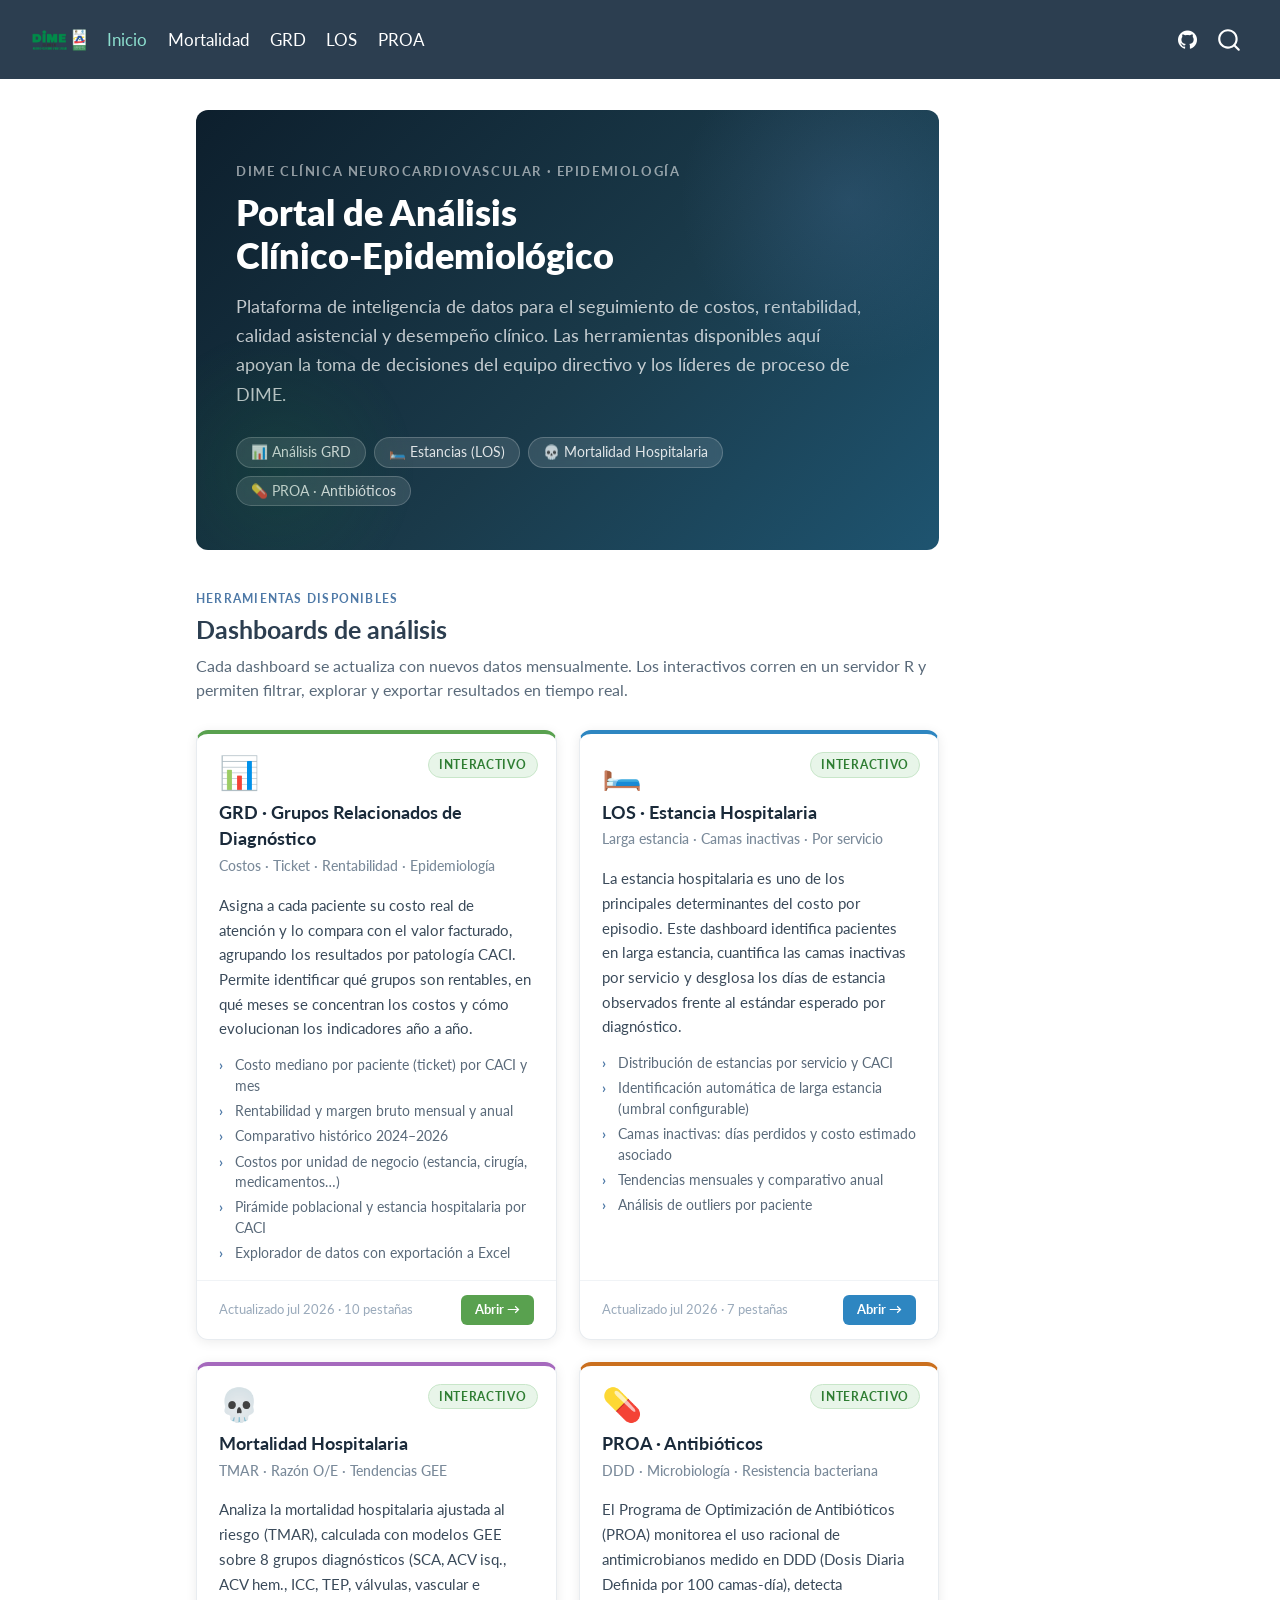
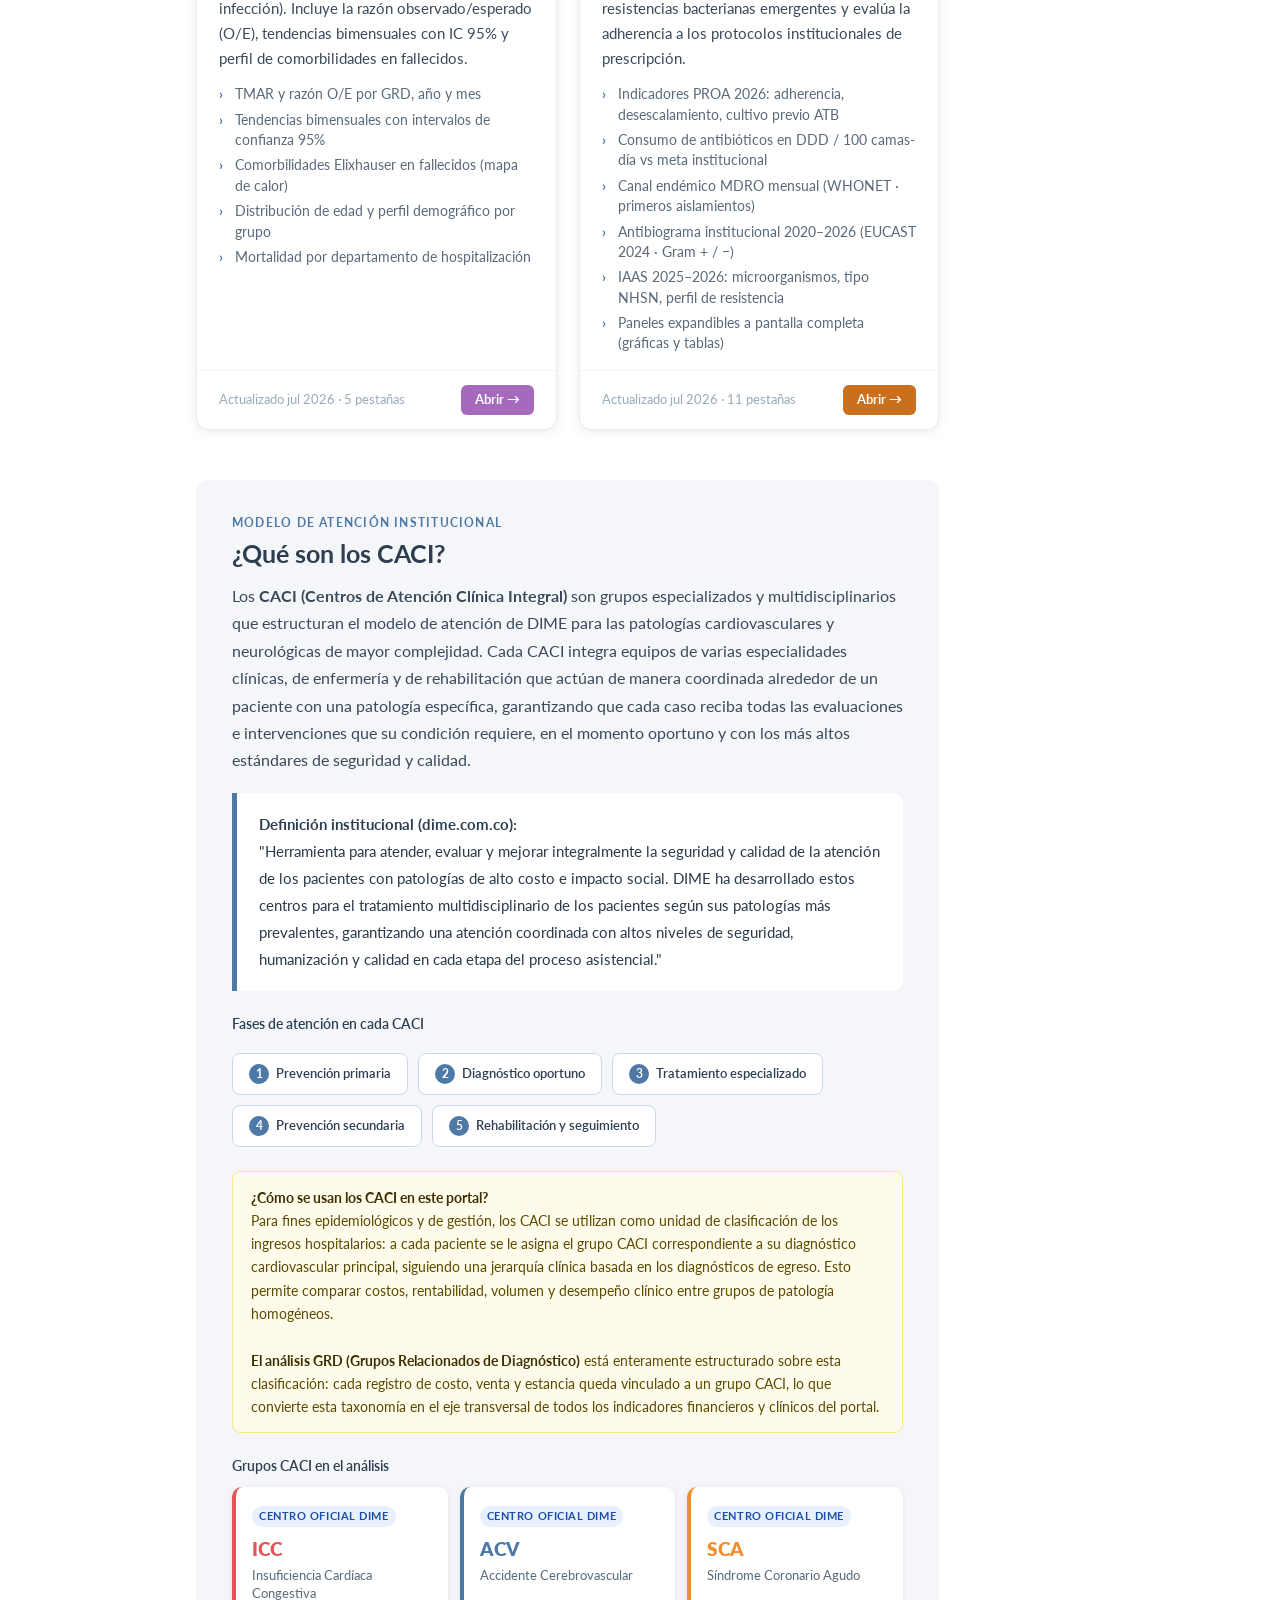
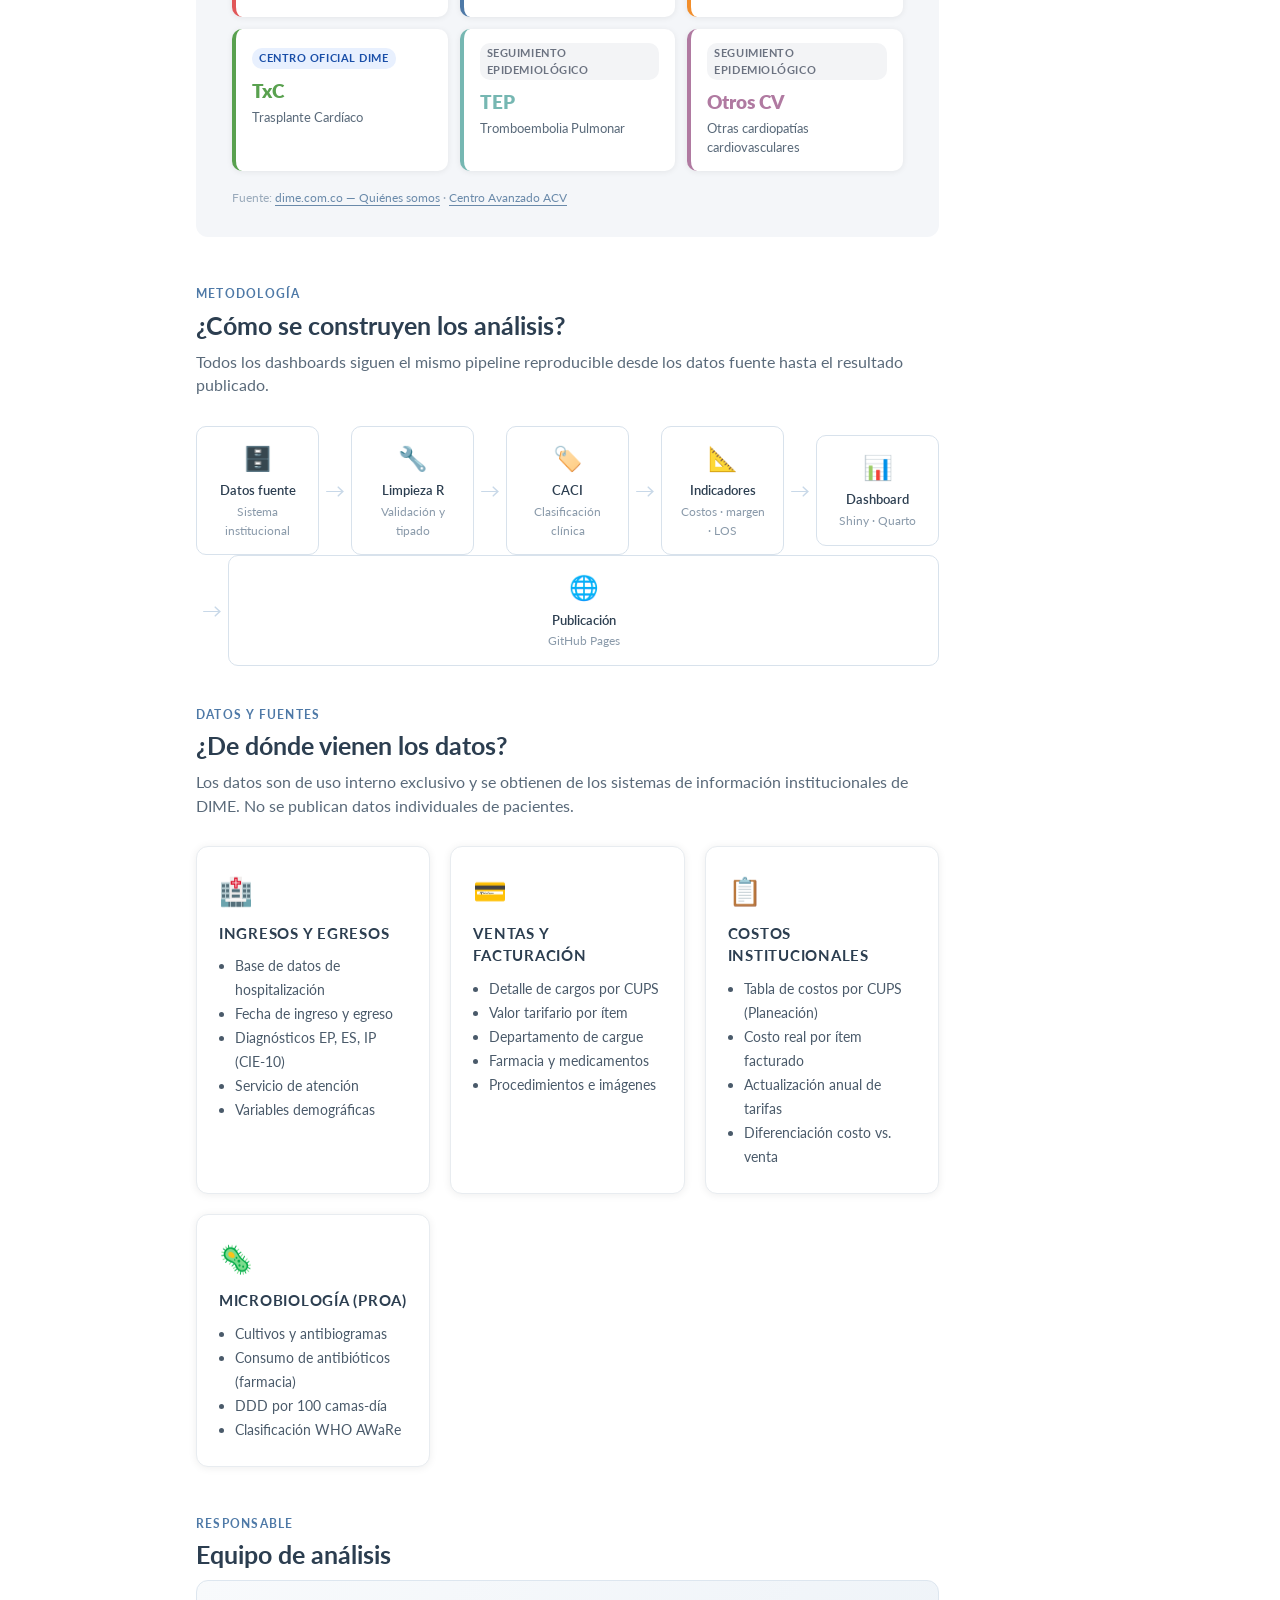
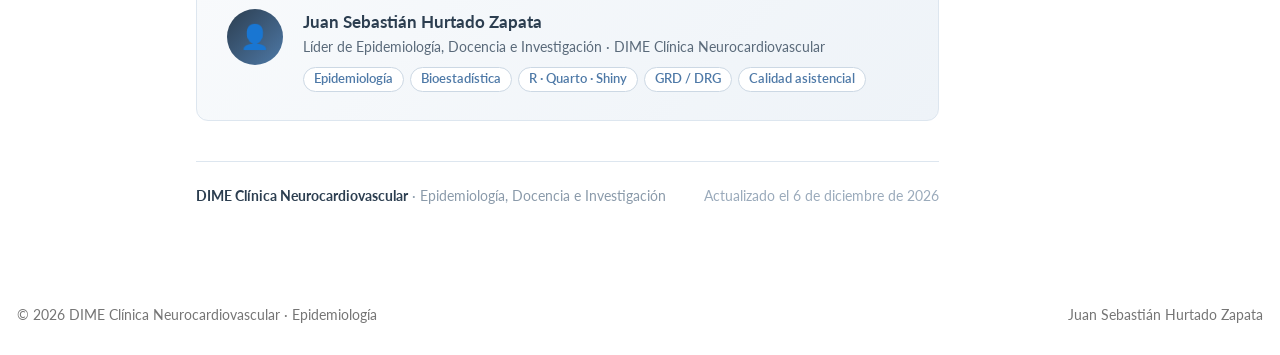
==== commit 2f9b49e7: "revert(portal): remove Rondas PROA card and navbar link Rondas PROA dashboard is not ready for publi" ====
--- a/docs/index.html
+++ b/docs/index.html
@@ -114,9 +114,6 @@
     <a class="nav-link" href="https://8cq8ch-juan0sebastian-hurtado0zapata.shinyapps.io/antibiotic_analysis/" target="_blank">
 <span class="menu-text">PROA</span></a>
   </li>
-  <li class="nav-item">
-    <a class="nav-link" href="https://8cq8ch-juan0sebastian-hurtado0zapata.shinyapps.io/rondas-proa-dime/" target="_blank">
-<span class="menu-text">Rondas PROA</span></a>
   </li>
 </ul>
             <ul class="navbar-nav navbar-nav-scroll ms-auto">
@@ -373,8 +370,6 @@
 .accent-mort   { border-top: 4px solid #A569BD; }
 .accent-proa   { border-top: 4px solid #CA6F1E; }
 .accent-los    { border-top: 4px solid #2E86C1; }
-.accent-rondas { border-top: 4px solid #1D3557; }
-
 /* ── CACI section ────────────────────────────────────────────────────── */
 .caci-section {
   background: var(--dime-light);
@@ -617,7 +612,6 @@
     <span class="hero-tag">🛏️ Estancias (LOS)</span>
     <span class="hero-tag">💀 Mortalidad Hospitalaria</span>
     <span class="hero-tag">💊 PROA · Antibióticos</span>
-    <span class="hero-tag">🏥 Rondas PROA · Vigilancia clínica</span>
   </div>
 </div>
 
@@ -751,35 +745,6 @@
     </div>
   </a>
 
-  <!-- Rondas PROA -->
-  <a class="dash-card accent-rondas" href="https://8cq8ch-juan0sebastian-hurtado0zapata.shinyapps.io/rondas-proa-dime/" target="_blank">
-    <div class="dash-card-header">
-      <span class="dash-card-icon">🏥</span>
-      <span class="dash-card-badge badge-live">Interactivo</span>
-      <div class="dash-card-title">Rondas PROA · Vigilancia Clínica Diaria</div>
-      <div class="dash-card-short">ATB activos · Cultivos · Dispositivos · IAAS</div>
-    </div>
-    <div class="dash-card-body">
-      <p class="dash-card-desc">
-        Herramienta de apoyo a la ronda diaria de PROA en DIME. Integra el censo
-        hospitalario, las órdenes de farmacia, los cultivos microbiológicos y el
-        registro manual de infectología para facilitar la priorización de pacientes,
-        el seguimiento de antibióticos y la vigilancia de dispositivos e IAAS.
-      </p>
-      <ul class="dash-card-features">
-        <li>Mesa de ronda diaria: pacientes priorizados por cultivo positivo + ATB</li>
-        <li>Seguimiento ATB: duración, alertas de vencimiento y re-prescripciones</li>
-        <li>Cultivos microbiológicos con primer aislamiento por sitio anatómico</li>
-        <li>Dispositivos &amp; IAAS: VM, sonda vesical, CVC — con fecha de instalación</li>
-        <li>Registro PROA: valoración infectología, desescalamiento, egreso</li>
-        <li>Detalle por paciente: historia ATB + cultivos + registro PROA unificado</li>
-      </ul>
-    </div>
-    <div class="dash-card-footer">
-      <span class="dash-card-update">Actualizado ago 2026 · 8 pestañas · Uso diario</span>
-      <span class="dash-card-btn" style="background:#1D3557;">Abrir →</span>
-    </div>
-  </a>
 
 </div>
 
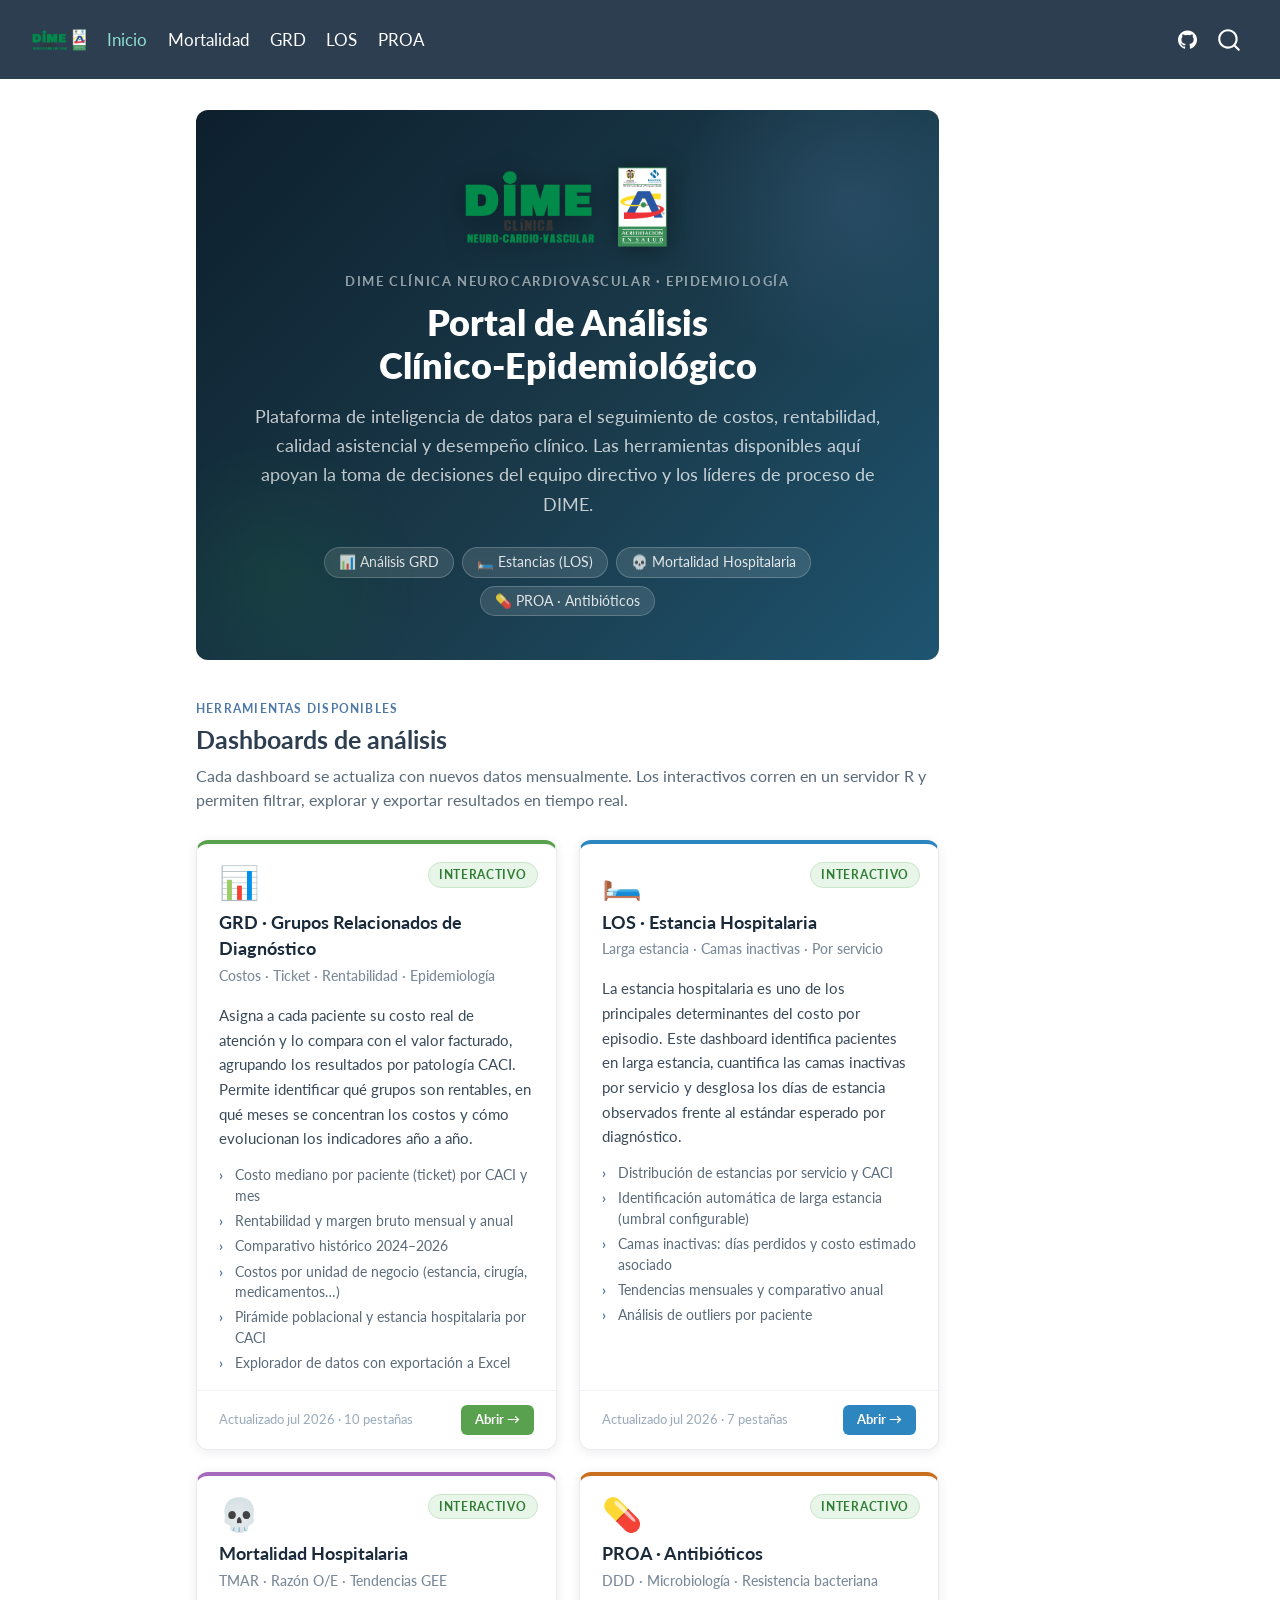
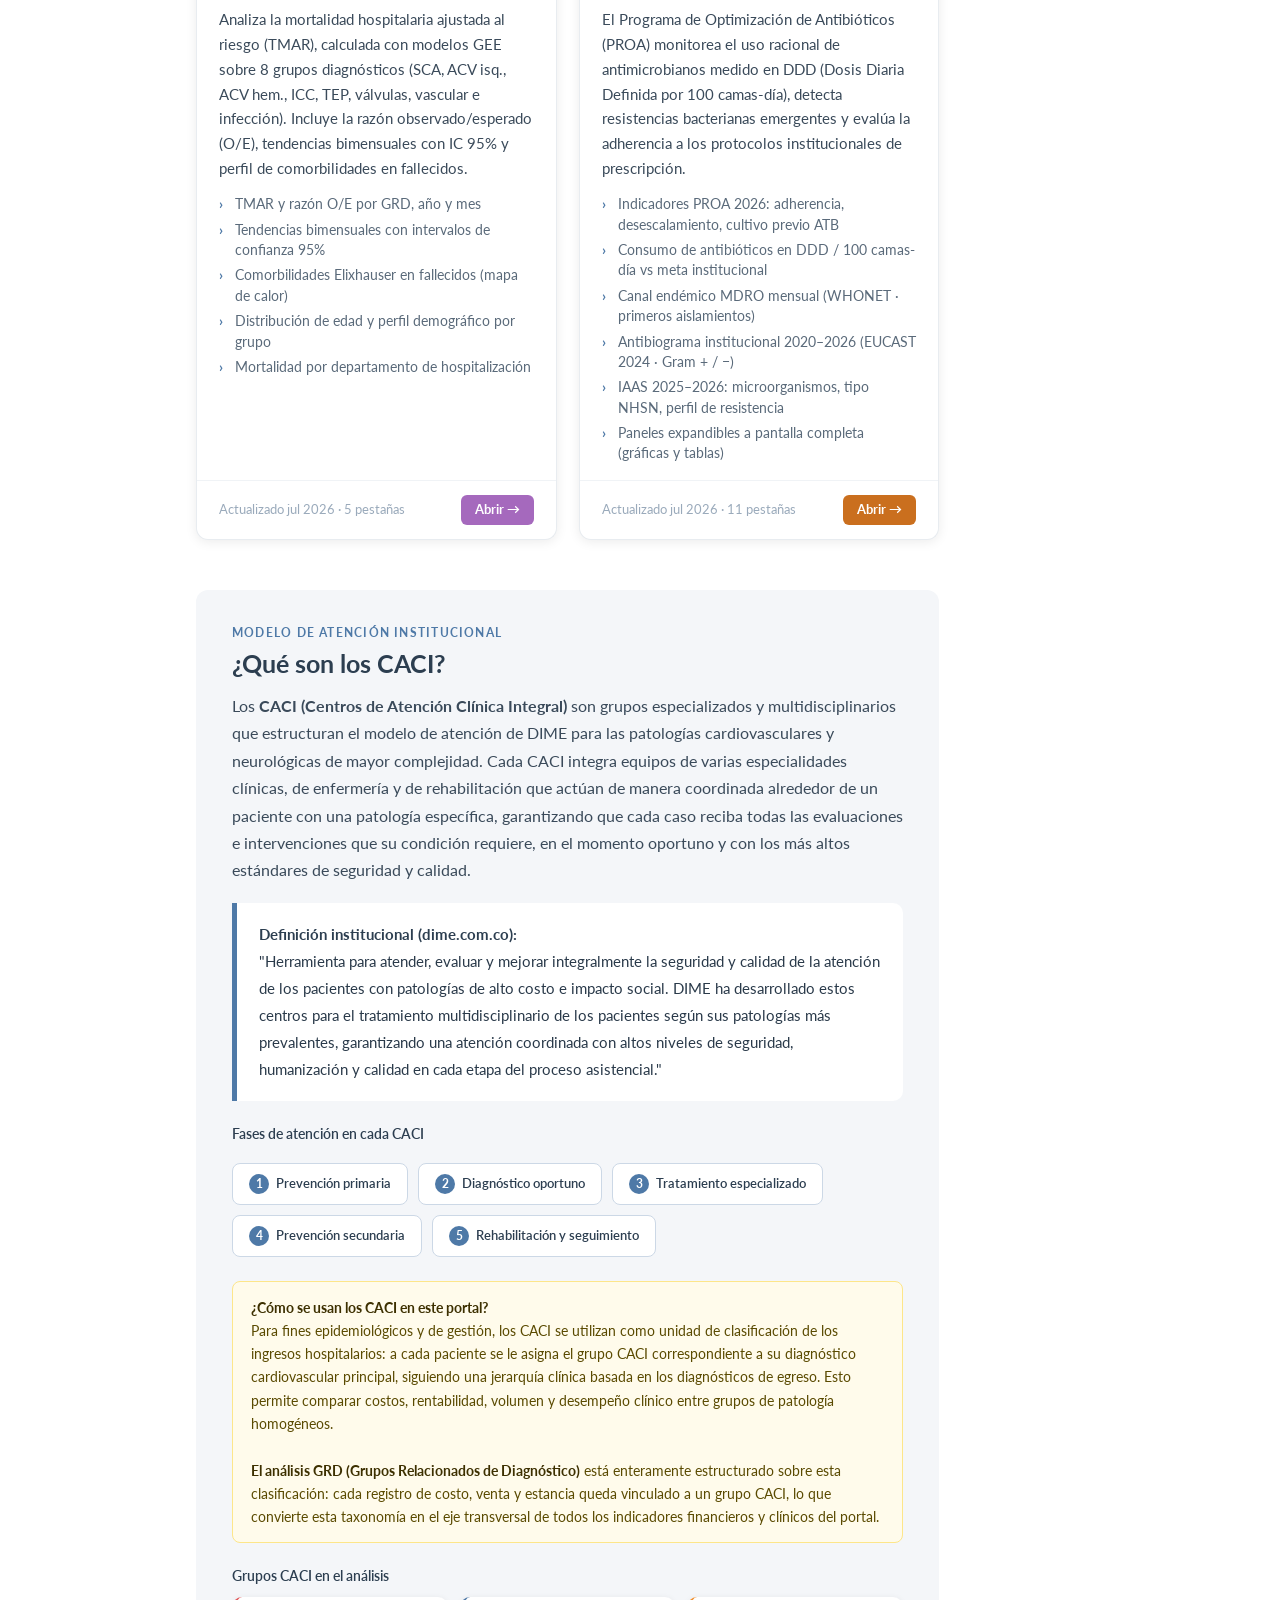
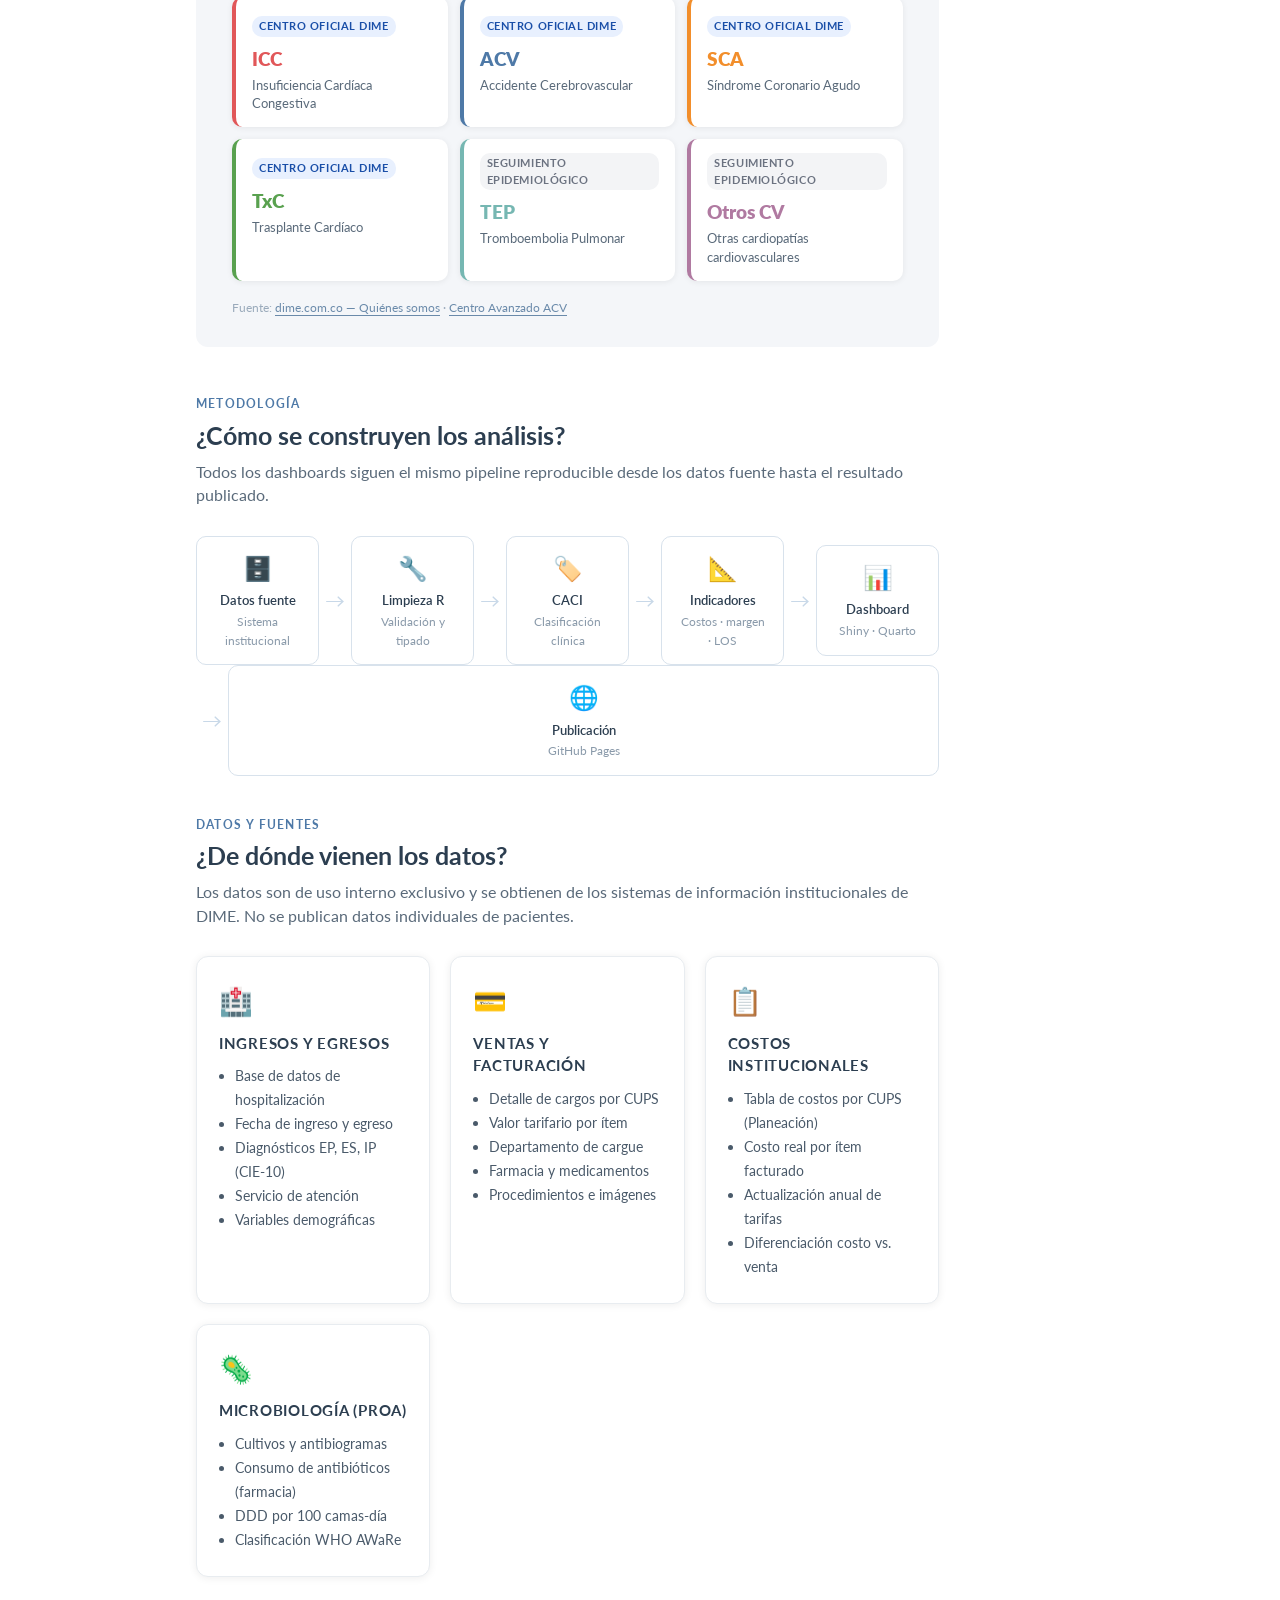
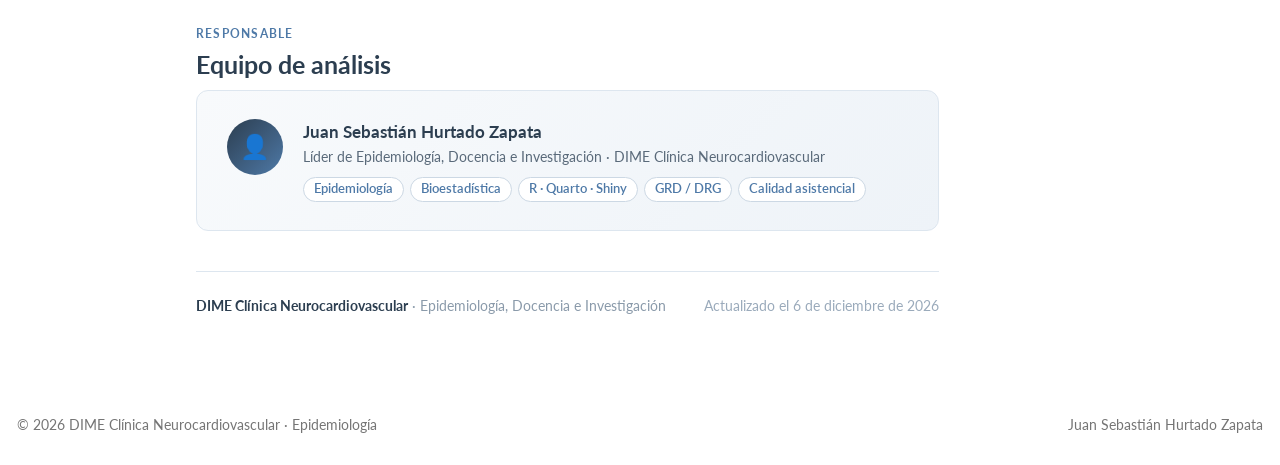
==== commit a491afac: "feat(portal): centre hero text and add large logo to hero banner - Add DIME logo (90px) centred abov" ====
--- a/docs/index.html
+++ b/docs/index.html
@@ -201,6 +201,13 @@
   background: radial-gradient(circle, rgba(26,107,58,.2) 0%, transparent 70%);
   pointer-events: none;
 }
+.hero-logo {
+  display: block;
+  margin: 0 auto 20px;
+  height: 90px;
+  width: auto;
+  filter: drop-shadow(0 2px 12px rgba(0,0,0,.35));
+}
 .hero-eyebrow {
   font-size: .78rem;
   font-weight: 700;
@@ -208,6 +215,7 @@
   text-transform: uppercase;
   color: rgba(255,255,255,.55);
   margin-bottom: 10px;
+  text-align: center;
 }
 .hero-title {
   font-size: 2.1rem;
@@ -215,15 +223,17 @@
   line-height: 1.2;
   margin: 0 0 14px;
   color: white;
+  text-align: center;
 }
 .hero-sub {
   font-size: 1.05rem;
   color: rgba(255,255,255,.75);
   max-width: 640px;
   line-height: 1.65;
-  margin: 0 0 28px;
-}
-.hero-tags { display: flex; flex-wrap: wrap; gap: 8px; }
+  margin: 0 auto 28px;
+  text-align: center;
+}
+.hero-tags { display: flex; flex-wrap: wrap; gap: 8px; justify-content: center; }
 .hero-tag {
   background: rgba(255,255,255,.12);
   border: 1px solid rgba(255,255,255,.2);
@@ -600,6 +610,7 @@
      HERO
 ═══════════════════════════════════════════════════════════════════════════ -->
 <div class="hero-banner">
+  <img src="./images/DIME_logo.png" alt="DIME" class="hero-logo">
   <div class="hero-eyebrow">DIME Clínica Neurocardiovascular · Epidemiología</div>
   <h1 class="hero-title">Portal de Análisis<br>Clínico-Epidemiológico</h1>
   <p class="hero-sub">
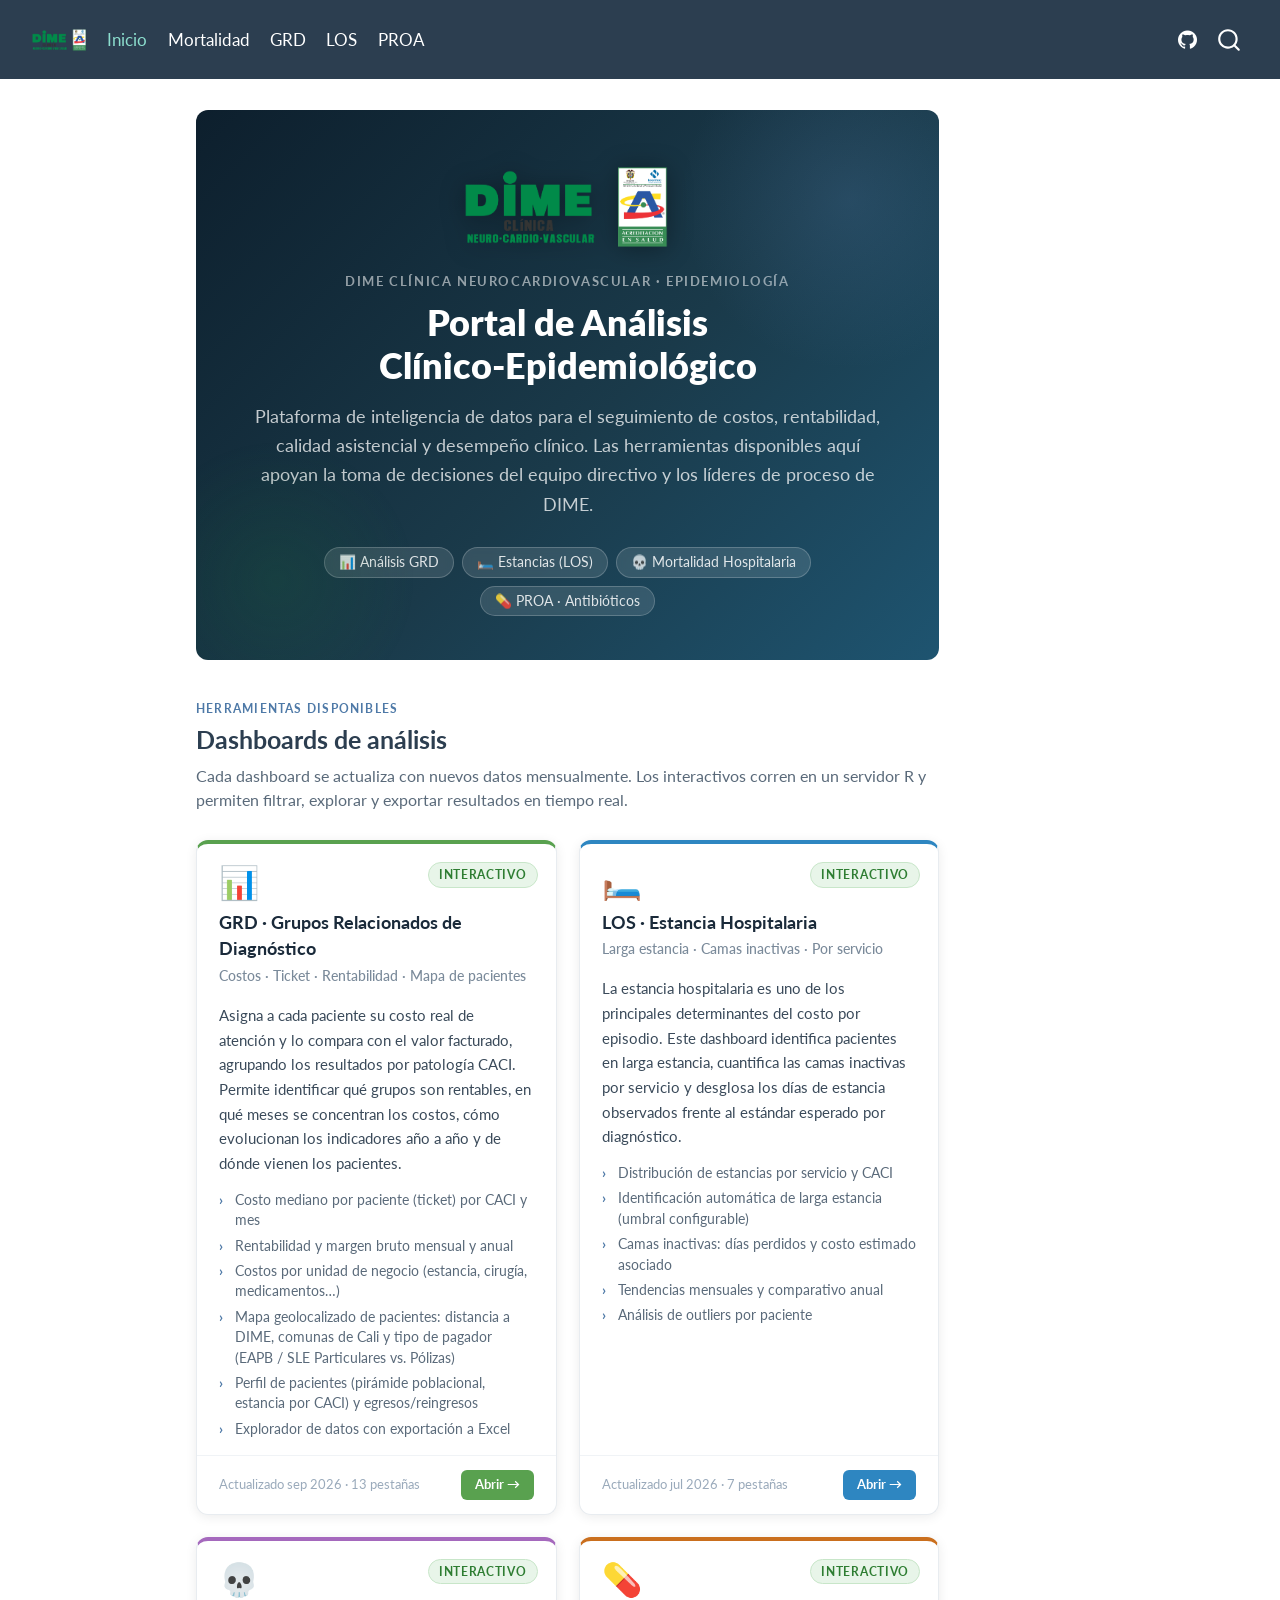
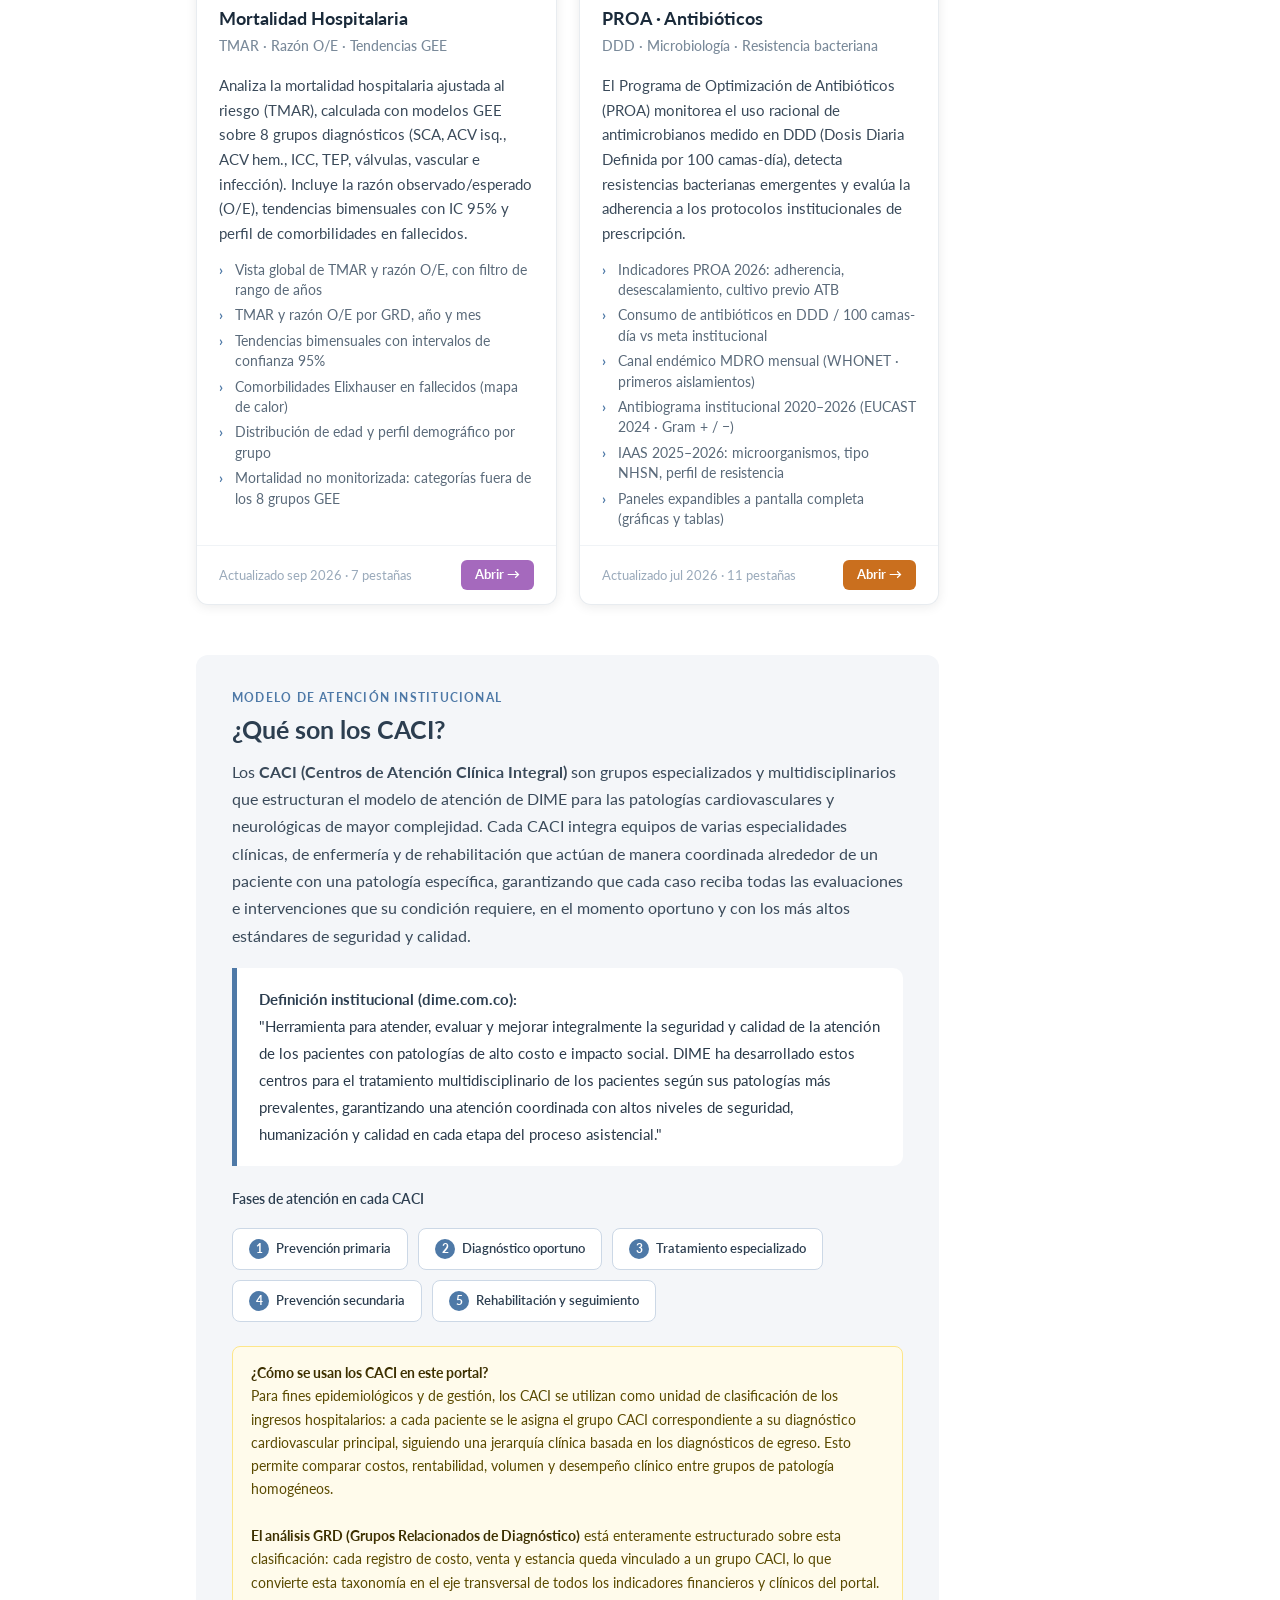
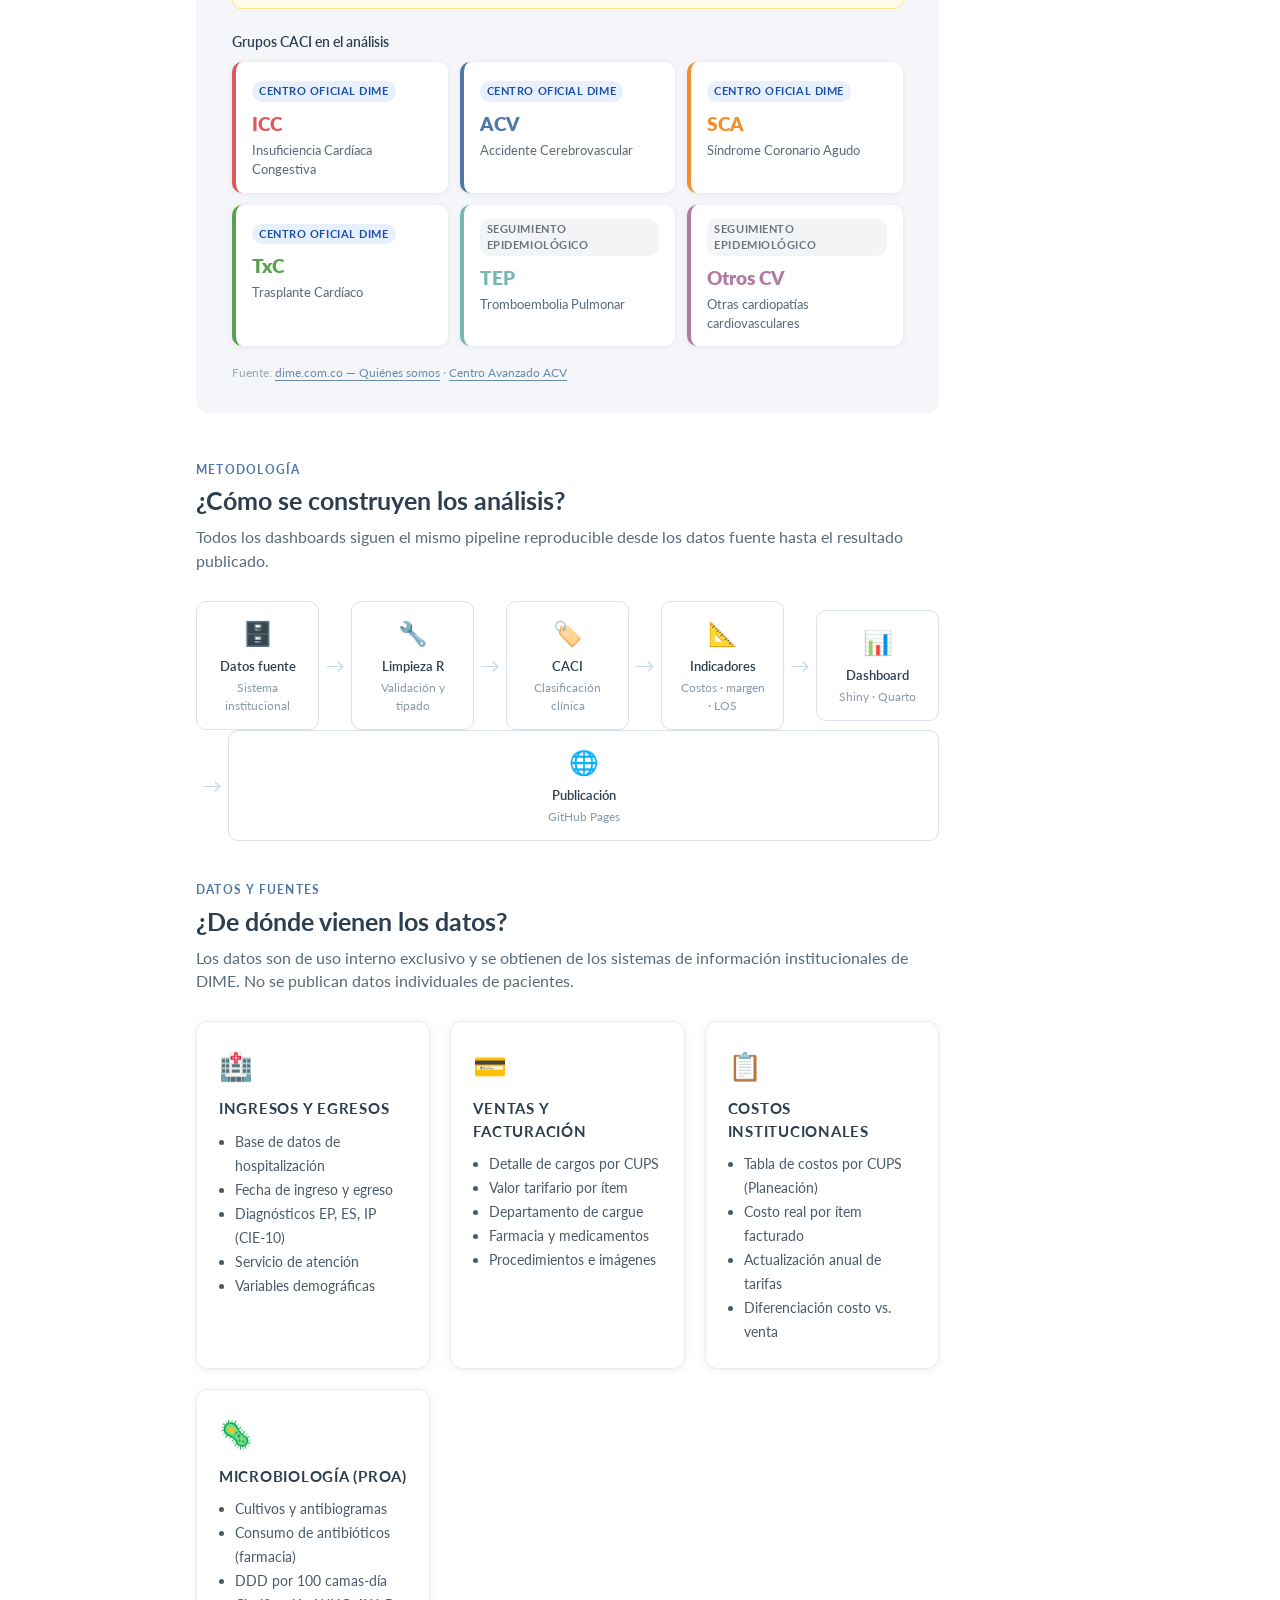
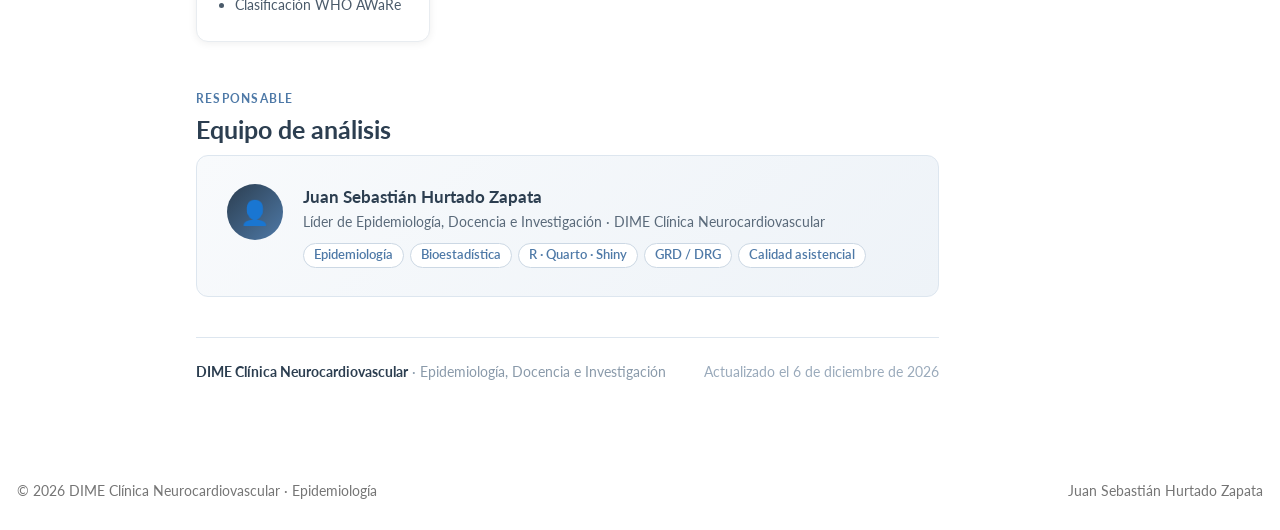
==== commit 2a0bd909: "feat(portal): update GRD and Mortalidad cards to reflect latest deploys GRD grew from 10 to 13 tabs " ====
--- a/docs/index.html
+++ b/docs/index.html
@@ -644,26 +644,26 @@
       <span class="dash-card-icon">📊</span>
       <span class="dash-card-badge badge-live">Interactivo</span>
       <div class="dash-card-title">GRD · Grupos Relacionados de Diagnóstico</div>
-      <div class="dash-card-short">Costos · Ticket · Rentabilidad · Epidemiología</div>
+      <div class="dash-card-short">Costos · Ticket · Rentabilidad · Mapa de pacientes</div>
     </div>
     <div class="dash-card-body">
       <p class="dash-card-desc">
         Asigna a cada paciente su costo real de atención y lo compara con el valor
         facturado, agrupando los resultados por patología CACI. Permite identificar
-        qué grupos son rentables, en qué meses se concentran los costos y cómo
-        evolucionan los indicadores año a año.
+        qué grupos son rentables, en qué meses se concentran los costos, cómo
+        evolucionan los indicadores año a año y de dónde vienen los pacientes.
       </p>
       <ul class="dash-card-features">
         <li>Costo mediano por paciente (ticket) por CACI y mes</li>
         <li>Rentabilidad y margen bruto mensual y anual</li>
-        <li>Comparativo histórico 2024–2026</li>
         <li>Costos por unidad de negocio (estancia, cirugía, medicamentos…)</li>
-        <li>Pirámide poblacional y estancia hospitalaria por CACI</li>
+        <li>Mapa geolocalizado de pacientes: distancia a DIME, comunas de Cali y tipo de pagador (EAPB / SLE Particulares vs. Pólizas)</li>
+        <li>Perfil de pacientes (pirámide poblacional, estancia por CACI) y egresos/reingresos</li>
         <li>Explorador de datos con exportación a Excel</li>
       </ul>
     </div>
     <div class="dash-card-footer">
-      <span class="dash-card-update">Actualizado jul 2026 · 10 pestañas</span>
+      <span class="dash-card-update">Actualizado sep 2026 · 13 pestañas</span>
       <span class="dash-card-btn" style="background:#59A14F;">Abrir →</span>
     </div>
   </a>
@@ -713,15 +713,16 @@
         tendencias bimensuales con IC 95% y perfil de comorbilidades en fallecidos.
       </p>
       <ul class="dash-card-features">
+        <li>Vista global de TMAR y razón O/E, con filtro de rango de años</li>
         <li>TMAR y razón O/E por GRD, año y mes</li>
         <li>Tendencias bimensuales con intervalos de confianza 95%</li>
         <li>Comorbilidades Elixhauser en fallecidos (mapa de calor)</li>
         <li>Distribución de edad y perfil demográfico por grupo</li>
-        <li>Mortalidad por departamento de hospitalización</li>
+        <li>Mortalidad no monitorizada: categorías fuera de los 8 grupos GEE</li>
       </ul>
     </div>
     <div class="dash-card-footer">
-      <span class="dash-card-update">Actualizado jul 2026 · 5 pestañas</span>
+      <span class="dash-card-update">Actualizado sep 2026 · 7 pestañas</span>
       <span class="dash-card-btn" style="background:#A569BD;">Abrir →</span>
     </div>
   </a>
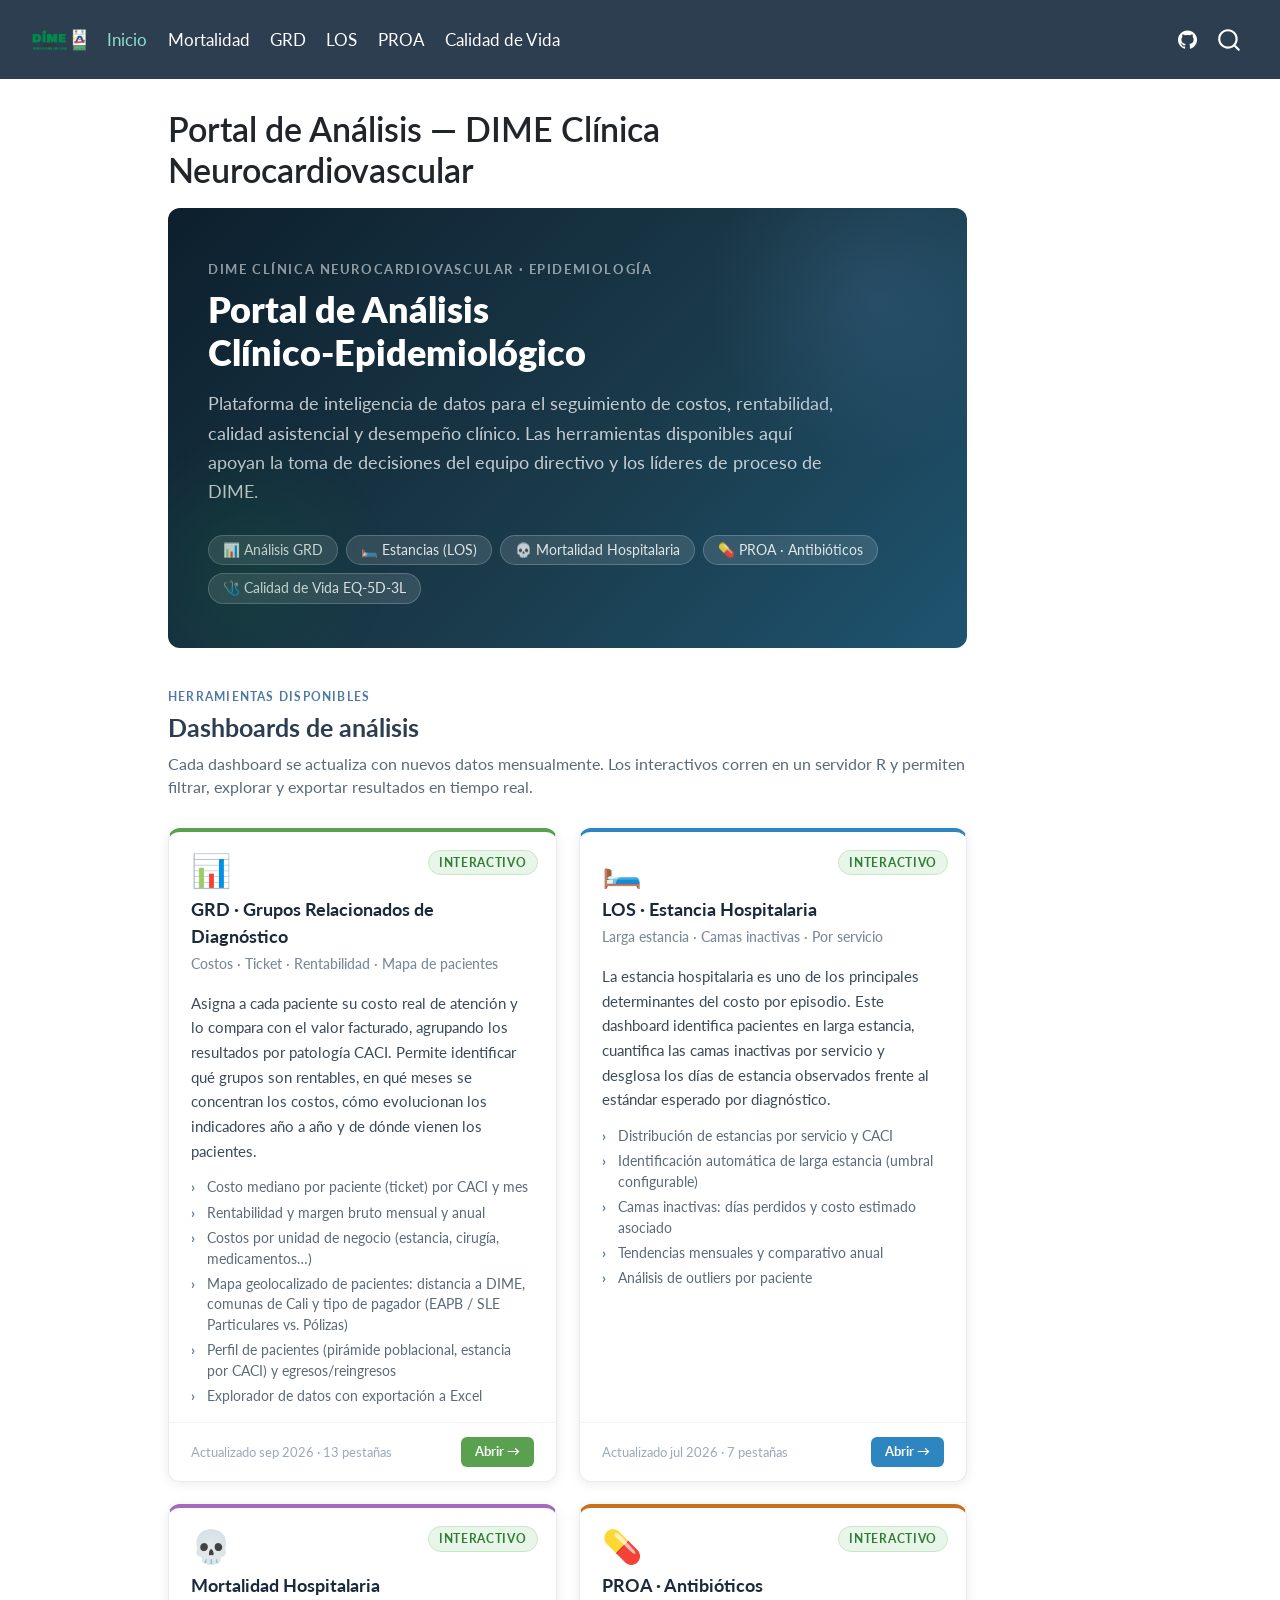
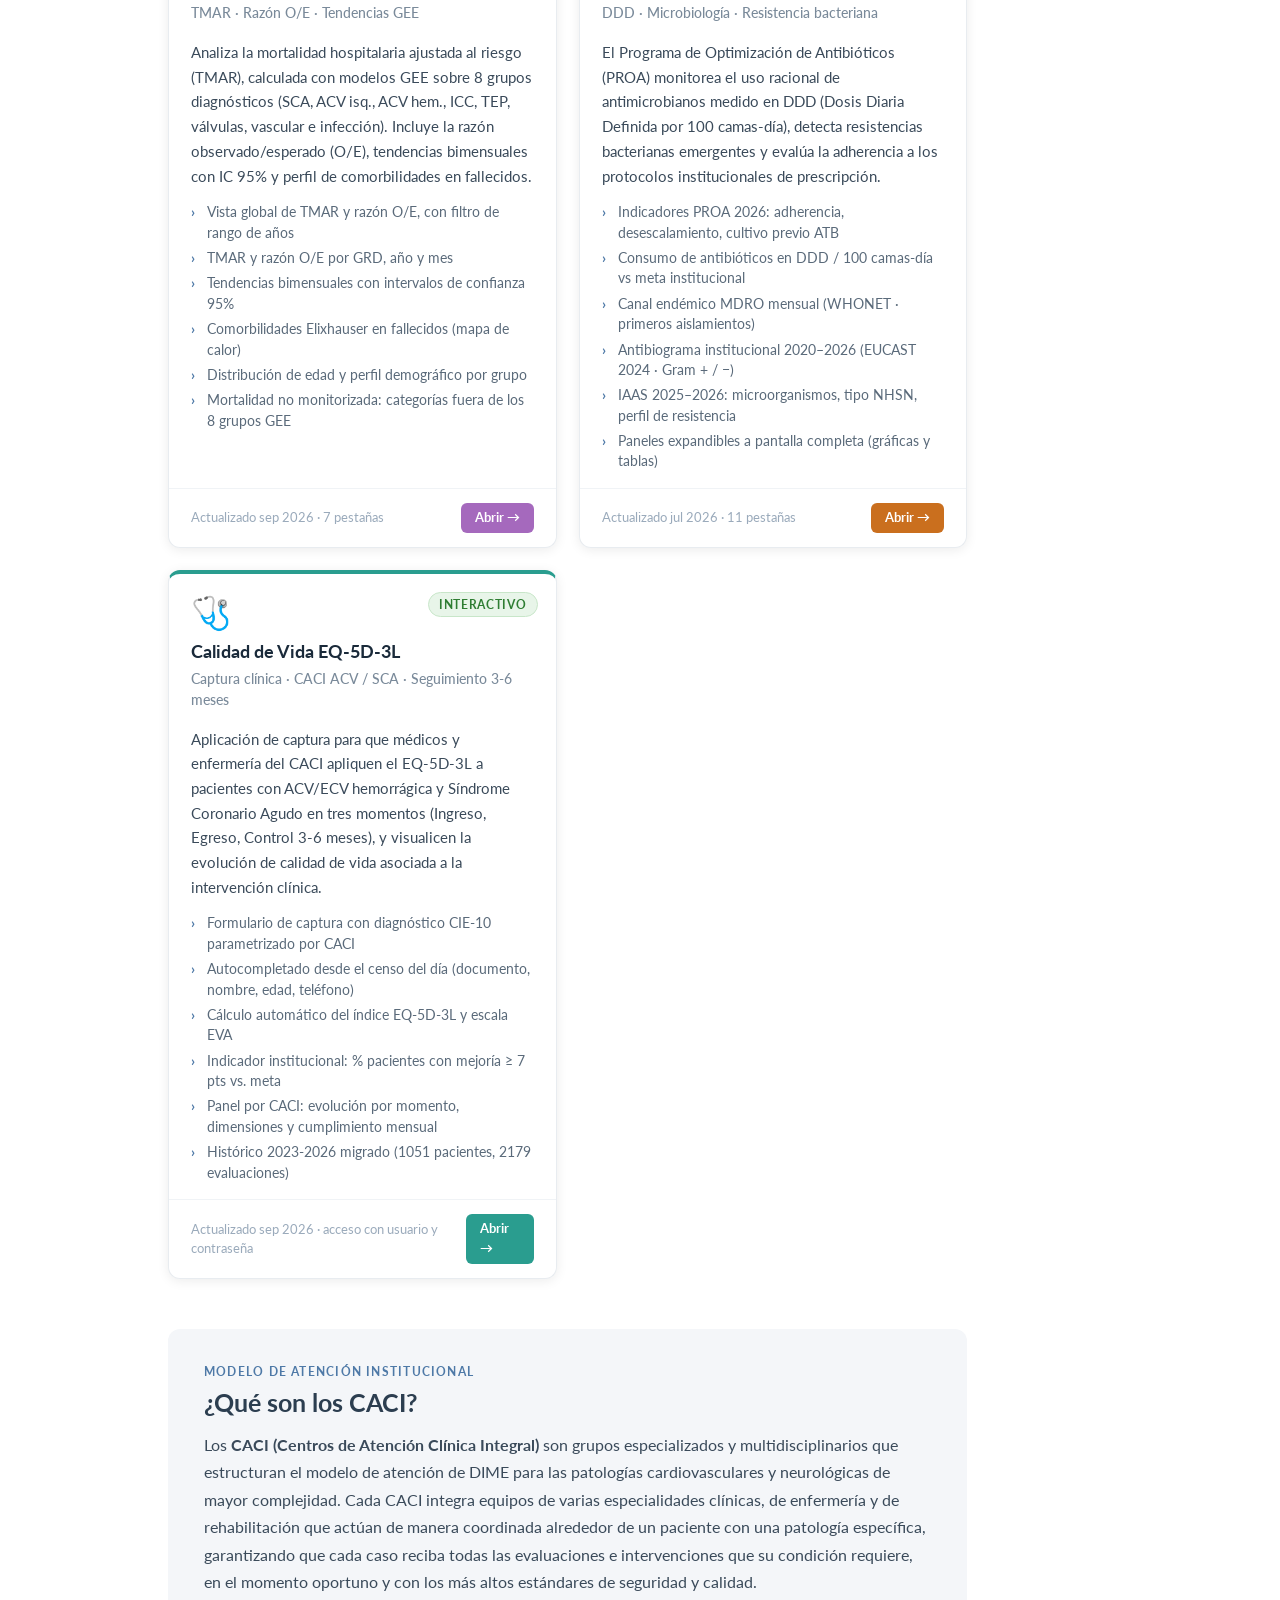
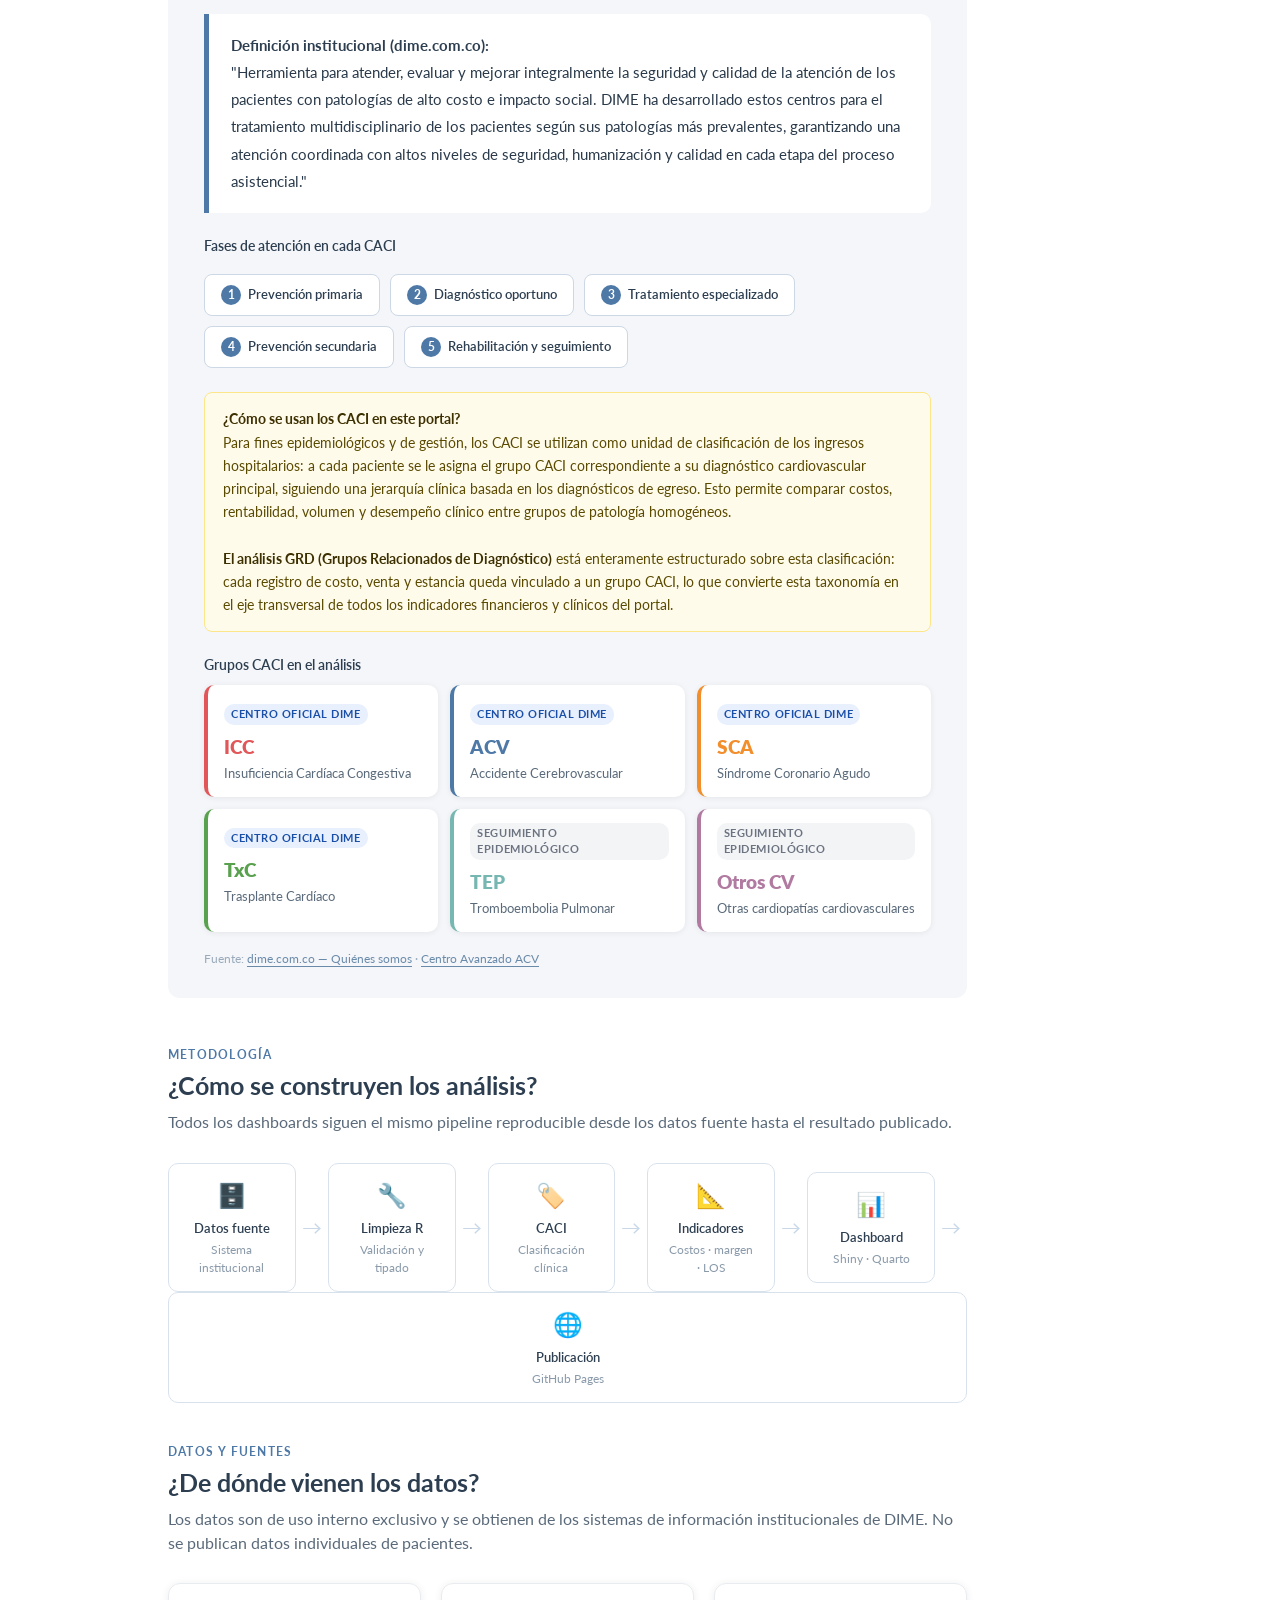
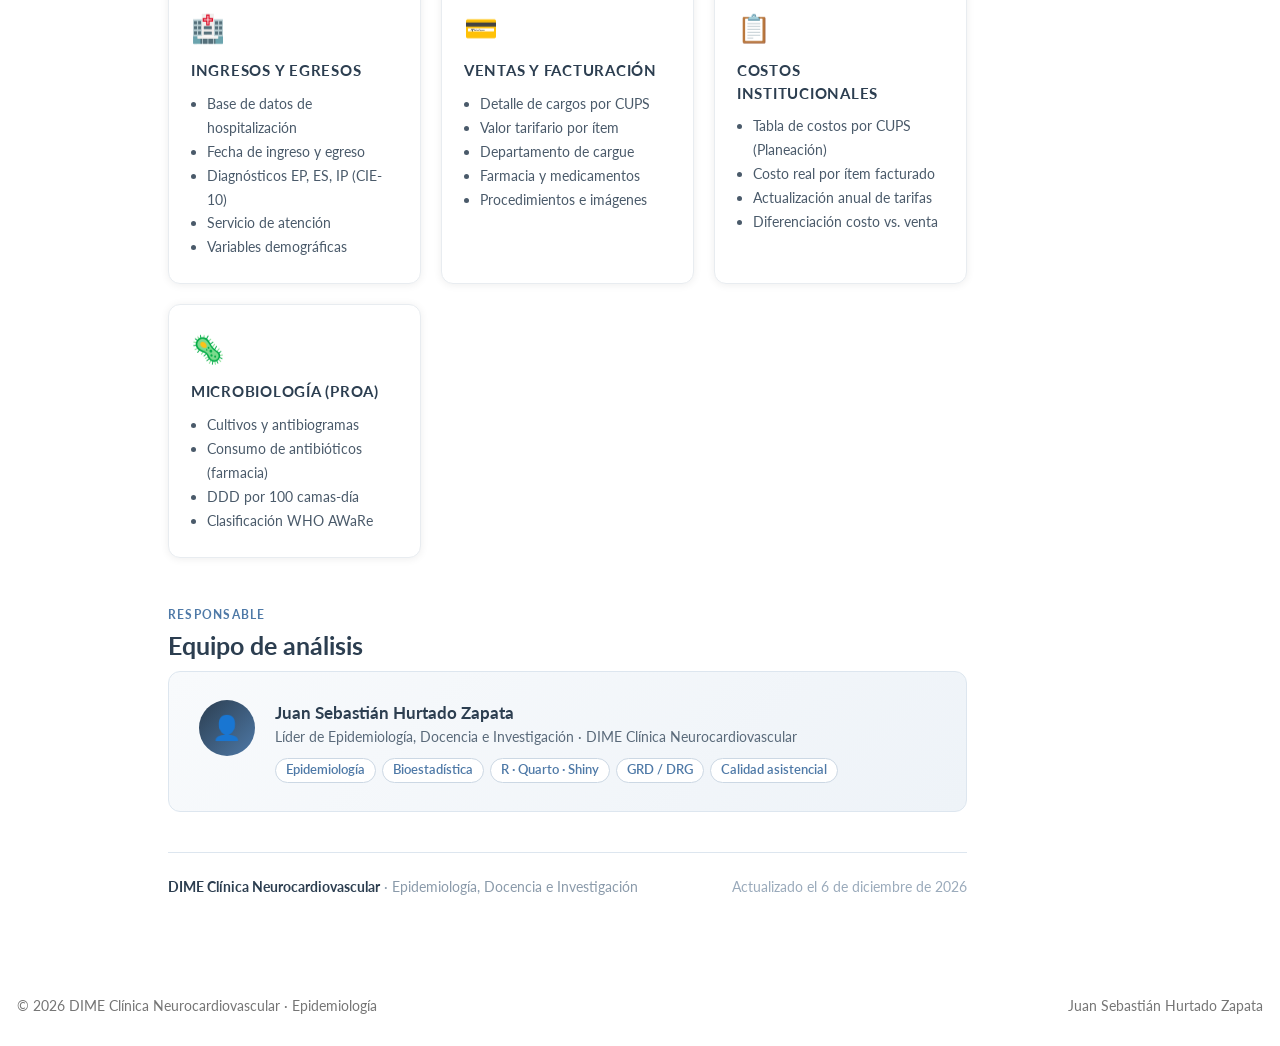
==== commit 64f93084: "feat(portal): add Calidad de Vida EQ-5D-3L card and navbar link Adds the new EQ-5D-3L app (captura C" ====
--- a/docs/index.html
+++ b/docs/index.html
@@ -77,7 +77,6 @@
 
 <body class="nav-fixed quarto-light">
 
-
 <div id="quarto-search-results"></div>
   <header id="quarto-header" class="headroom fixed-top">
     <nav class="navbar navbar-expand-lg " data-bs-theme="dark">
@@ -111,17 +110,20 @@
 <span class="menu-text">LOS</span></a>
   </li>  
   <li class="nav-item">
-    <a class="nav-link" href="https://8cq8ch-juan0sebastian-hurtado0zapata.shinyapps.io/antibiotic_analysis/" target="_blank">
+    <a class="nav-link" href="https://8cq8ch-juan0sebastian-hurtado0zapata.shinyapps.io/antibiotic_analysis/" target="_blank"> 
 <span class="menu-text">PROA</span></a>
-  </li>
-  </li>
+  </li>  
+  <li class="nav-item">
+    <a class="nav-link" href="https://caci-acv-dime.shinyapps.io/calidad_vida_eq5d/" target="_blank"> 
+<span class="menu-text">Calidad de Vida</span></a>
+  </li>  
 </ul>
             <ul class="navbar-nav navbar-nav-scroll ms-auto">
   <li class="nav-item compact">
     <a class="nav-link" href="https://github.com/juanse0222/DRG_DIME_Clinica_Neurocardiovascular"> <i class="bi bi-github" role="img">
-</i>
+</i> 
 <span class="menu-text"></span></a>
-  </li>
+  </li>  
 </ul>
           </div> <!-- /navcollapse -->
             <div class="quarto-navbar-tools">
@@ -201,13 +203,6 @@
   background: radial-gradient(circle, rgba(26,107,58,.2) 0%, transparent 70%);
   pointer-events: none;
 }
-.hero-logo {
-  display: block;
-  margin: 0 auto 20px;
-  height: 90px;
-  width: auto;
-  filter: drop-shadow(0 2px 12px rgba(0,0,0,.35));
-}
 .hero-eyebrow {
   font-size: .78rem;
   font-weight: 700;
@@ -215,7 +210,6 @@
   text-transform: uppercase;
   color: rgba(255,255,255,.55);
   margin-bottom: 10px;
-  text-align: center;
 }
 .hero-title {
   font-size: 2.1rem;
@@ -223,17 +217,15 @@
   line-height: 1.2;
   margin: 0 0 14px;
   color: white;
-  text-align: center;
 }
 .hero-sub {
   font-size: 1.05rem;
   color: rgba(255,255,255,.75);
   max-width: 640px;
   line-height: 1.65;
-  margin: 0 auto 28px;
-  text-align: center;
-}
-.hero-tags { display: flex; flex-wrap: wrap; gap: 8px; justify-content: center; }
+  margin: 0 0 28px;
+}
+.hero-tags { display: flex; flex-wrap: wrap; gap: 8px; }
 .hero-tag {
   background: rgba(255,255,255,.12);
   border: 1px solid rgba(255,255,255,.2);
@@ -380,6 +372,8 @@
 .accent-mort   { border-top: 4px solid #A569BD; }
 .accent-proa   { border-top: 4px solid #CA6F1E; }
 .accent-los    { border-top: 4px solid #2E86C1; }
+.accent-cv     { border-top: 4px solid #2A9D8F; }
+
 /* ── CACI section ────────────────────────────────────────────────────── */
 .caci-section {
   background: var(--dime-light);
@@ -596,13 +590,6 @@
   .pipe-arrow { transform: rotate(90deg); text-align: center; }
   .author-card { flex-direction: column; }
 }
-
-/* ── Full-width layout overrides ─────────────────────────────────────── */
-#quarto-content { max-width: 100% !important; }
-main.content { max-width: 100% !important; padding-left: 28px !important; padding-right: 28px !important; }
-.quarto-title-block { display: none !important; }
-#quarto-margin-sidebar { display: none !important; }
-
 </style>
 
 
@@ -610,7 +597,6 @@
      HERO
 ═══════════════════════════════════════════════════════════════════════════ -->
 <div class="hero-banner">
-  <img src="./images/DIME_logo.png" alt="DIME" class="hero-logo">
   <div class="hero-eyebrow">DIME Clínica Neurocardiovascular · Epidemiología</div>
   <h1 class="hero-title">Portal de Análisis<br>Clínico-Epidemiológico</h1>
   <p class="hero-sub">
@@ -623,8 +609,10 @@
     <span class="hero-tag">🛏️ Estancias (LOS)</span>
     <span class="hero-tag">💀 Mortalidad Hospitalaria</span>
     <span class="hero-tag">💊 PROA · Antibióticos</span>
+    <span class="hero-tag">🩺 Calidad de Vida EQ-5D-3L</span>
   </div>
 </div>
+
 
 <!-- ══════════════════════════════════════════════════════════════════════════
      DASHBOARDS
@@ -757,10 +745,37 @@
     </div>
   </a>
 
+  <!-- Calidad de Vida EQ-5D-3L -->
+  <a class="dash-card accent-cv" href="https://caci-acv-dime.shinyapps.io/calidad_vida_eq5d/" target="_blank">
+    <div class="dash-card-header">
+      <span class="dash-card-icon">🩺</span>
+      <span class="dash-card-badge badge-live">Interactivo</span>
+      <div class="dash-card-title">Calidad de Vida EQ-5D-3L</div>
+      <div class="dash-card-short">Captura clínica · CACI ACV / SCA · Seguimiento 3-6 meses</div>
+    </div>
+    <div class="dash-card-body">
+      <p class="dash-card-desc">
+        Aplicación de captura para que médicos y enfermería del CACI apliquen el
+        EQ-5D-3L a pacientes con ACV/ECV hemorrágica y Síndrome Coronario Agudo en
+        tres momentos (Ingreso, Egreso, Control 3-6 meses), y visualicen la evolución
+        de calidad de vida asociada a la intervención clínica.
+      </p>
+      <ul class="dash-card-features">
+        <li>Formulario de captura con diagnóstico CIE-10 parametrizado por CACI</li>
+        <li>Autocompletado desde el censo del día (documento, nombre, edad, teléfono)</li>
+        <li>Cálculo automático del índice EQ-5D-3L y escala EVA</li>
+        <li>Indicador institucional: % pacientes con mejoría ≥ 7 pts vs. meta</li>
+        <li>Panel por CACI: evolución por momento, dimensiones y cumplimiento mensual</li>
+        <li>Histórico 2023-2026 migrado (1051 pacientes, 2179 evaluaciones)</li>
+      </ul>
+    </div>
+    <div class="dash-card-footer">
+      <span class="dash-card-update">Actualizado sep 2026 · acceso con usuario y contraseña</span>
+      <span class="dash-card-btn" style="background:#2A9D8F;">Abrir →</span>
+    </div>
+  </a>
 
 </div>
-
-
 
 
 <!-- ══════════════════════════════════════════════════════════════════════════
@@ -1013,6 +1028,7 @@
   if (el) el.textContent = texto;
 })();
 </script>
+
 
 
 </main> <!-- /main -->
